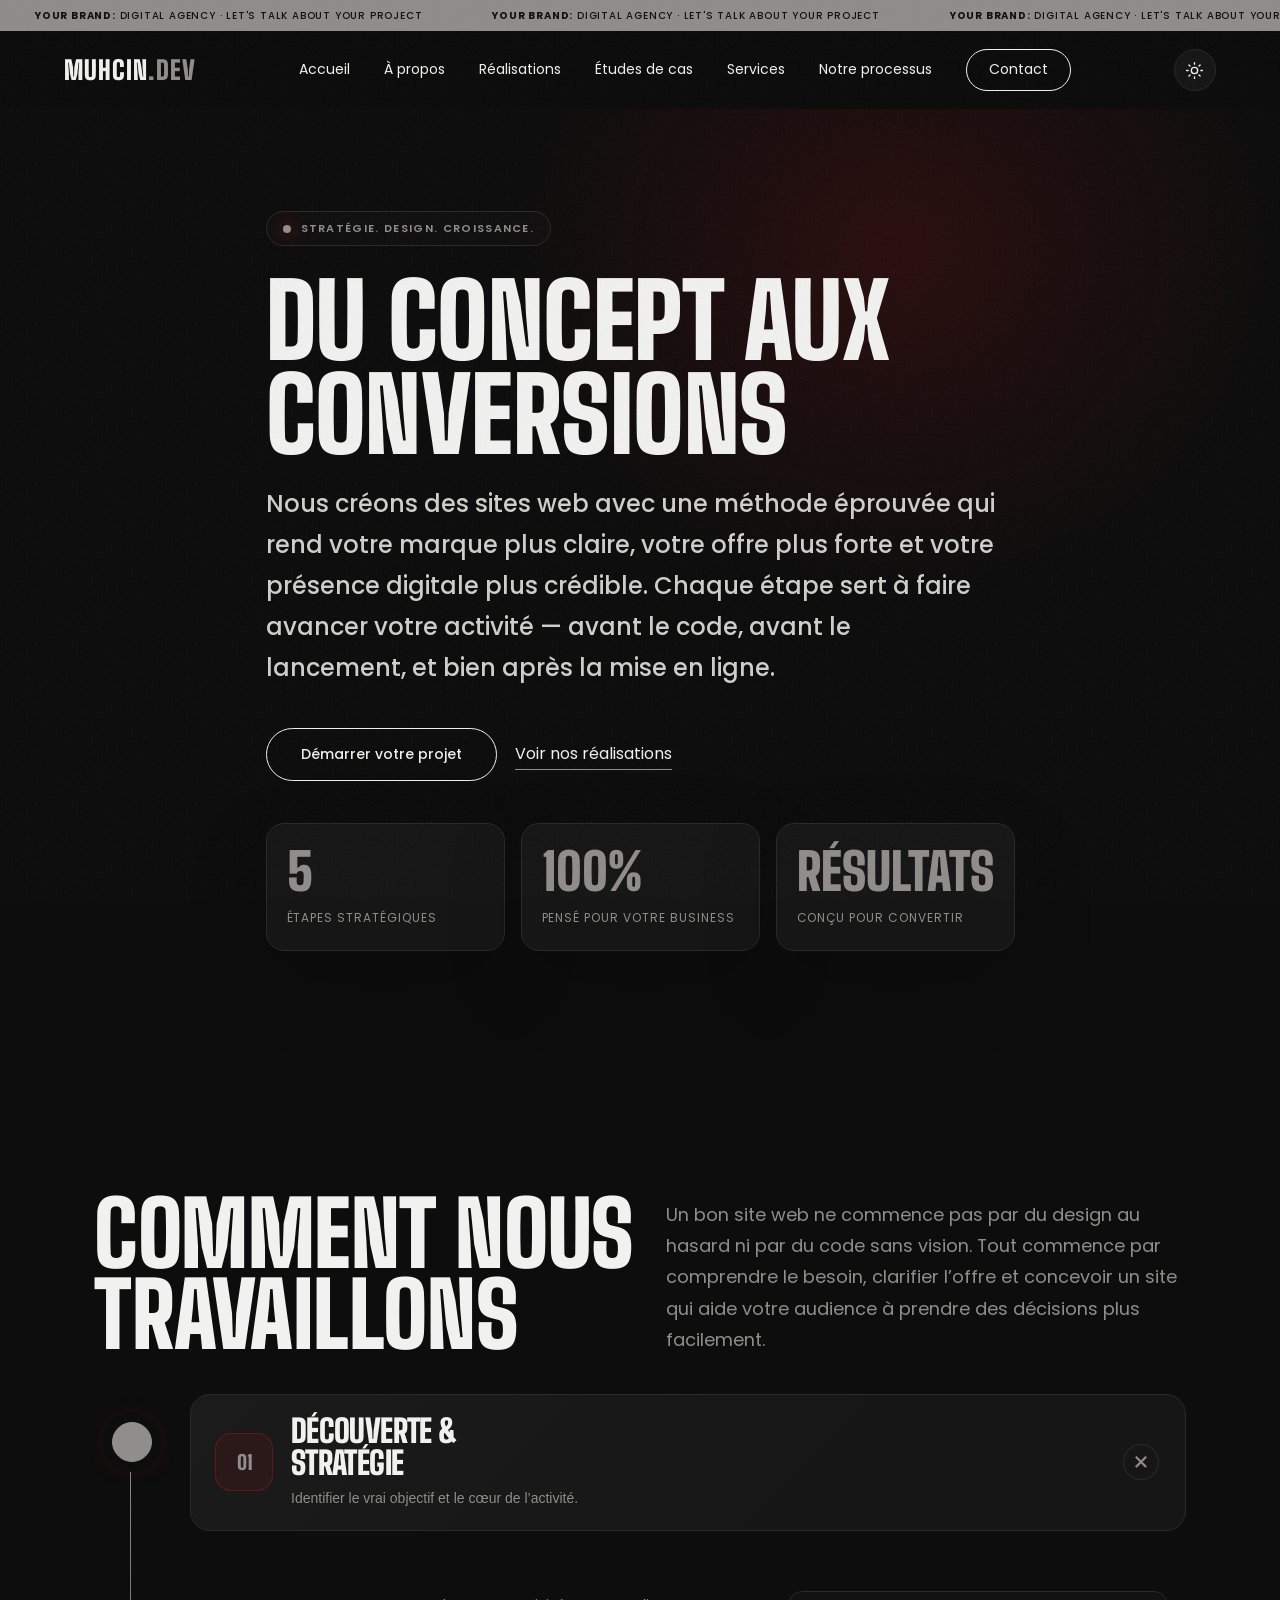
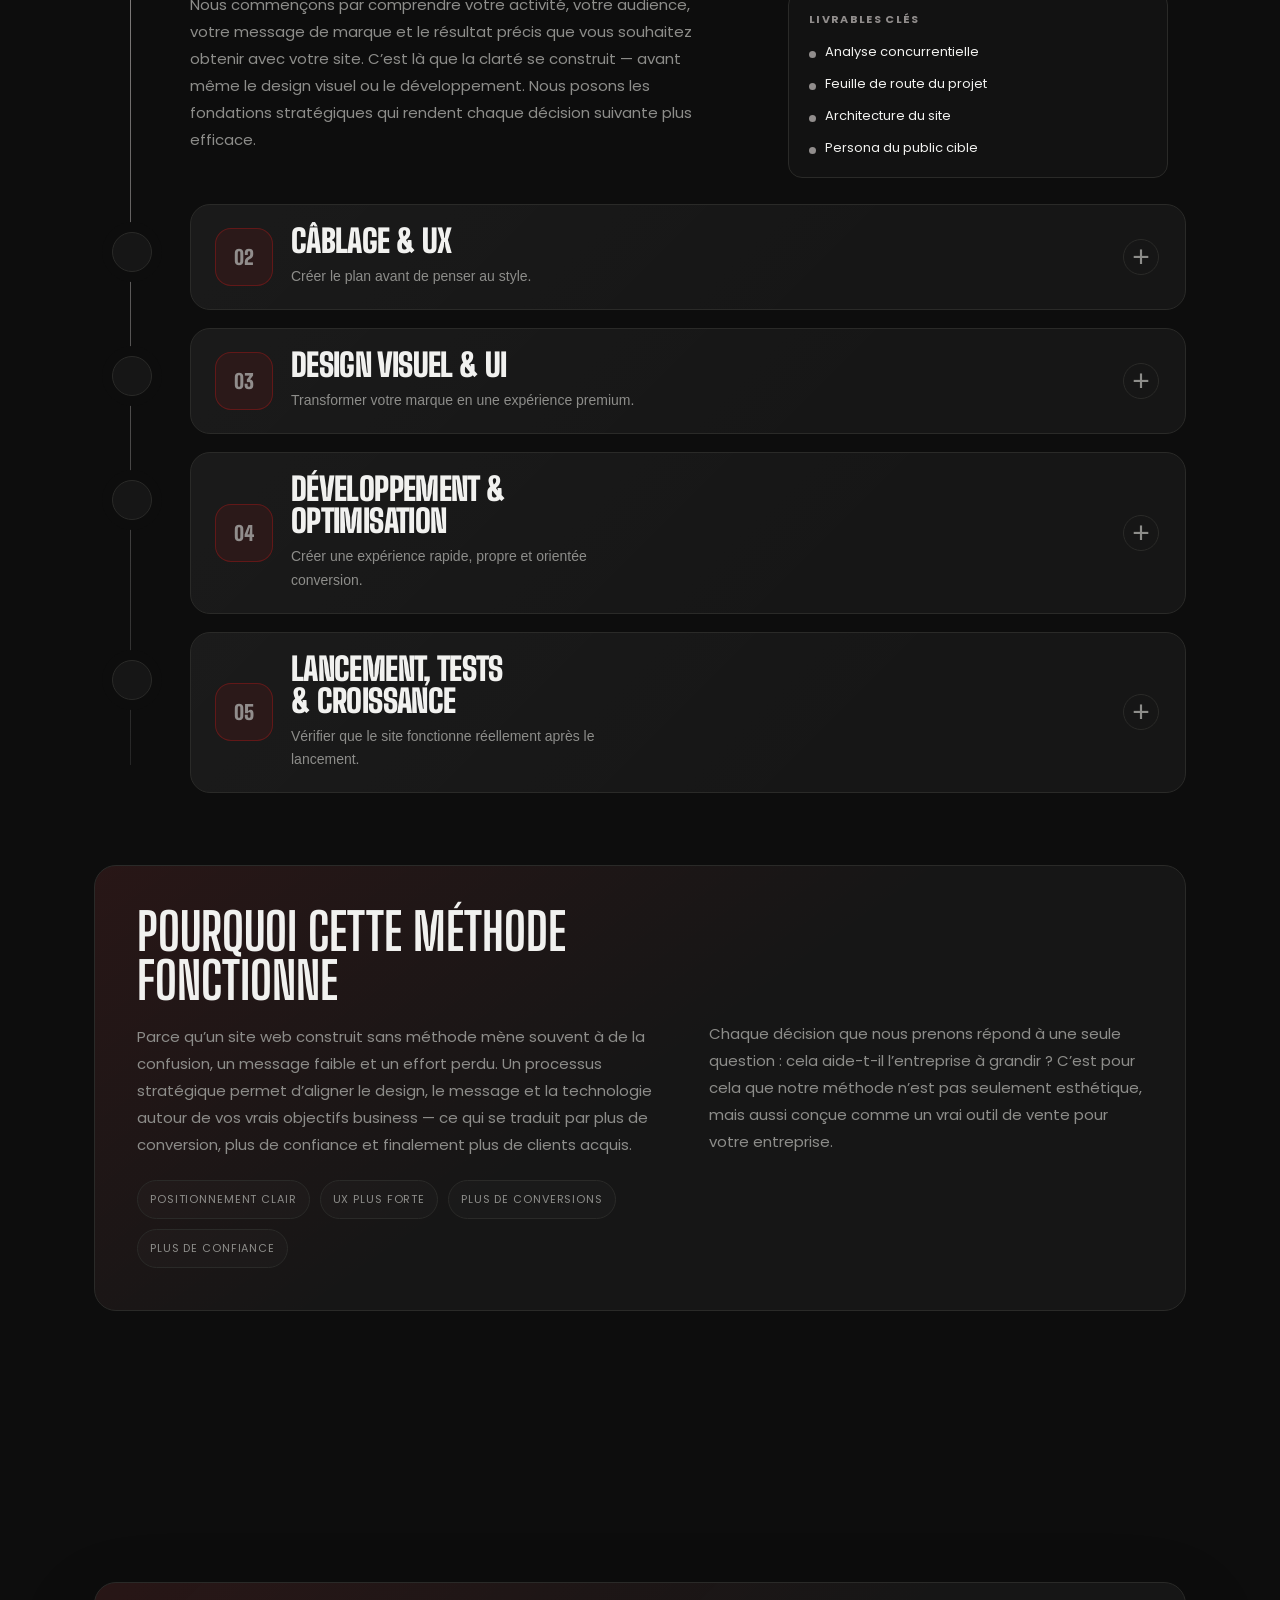
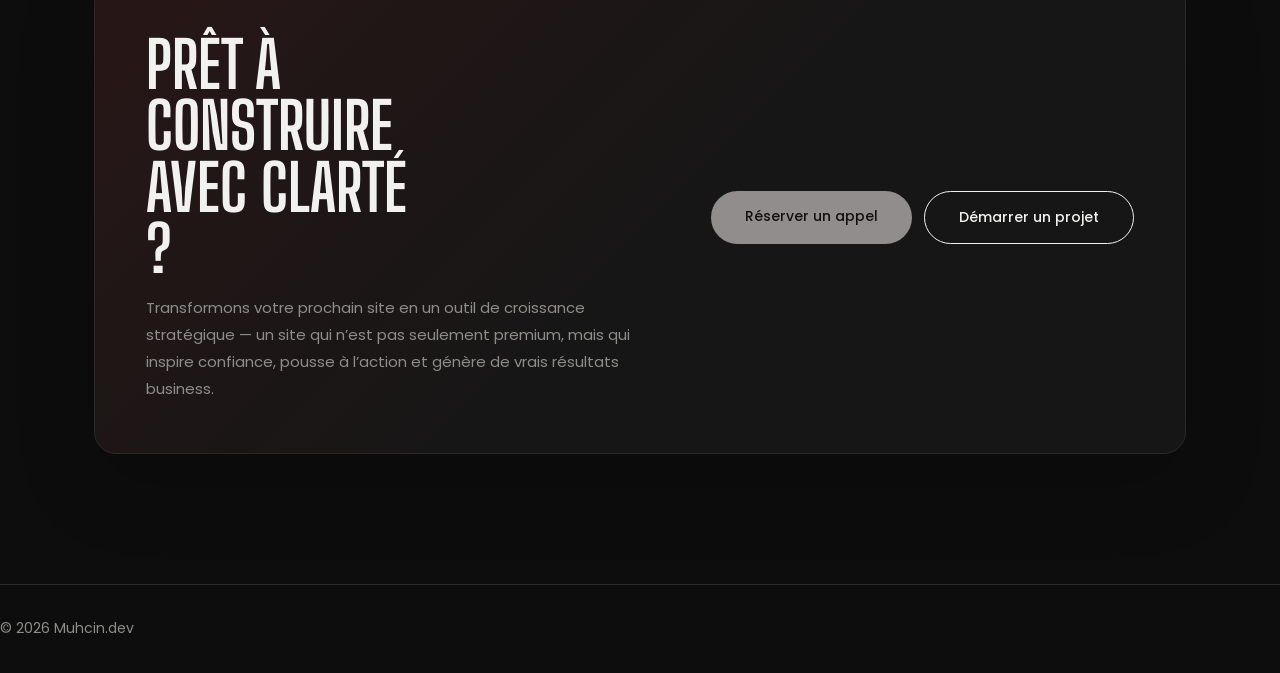
==== our-process.html @ 7bb409c6 "switching from eng to fr" ====
<!DOCTYPE html>
<html lang="fr">
<head>
  <meta charset="utf-8">
  <meta name="viewport" content="width=device-width, initial-scale=1, viewport-fit=cover">
  <title>Notre Processus | Muhcin.dev</title>
  <meta name="description" content="Un processus stratégique et étape par étape pour créer des sites web performants qui convertissent les visiteurs en clients.">
  <link rel="preconnect" href="https://fonts.googleapis.com">
  <link rel="preconnect" href="https://fonts.gstatic.com" crossorigin>
  <link rel="stylesheet" href="https://fonts.googleapis.com/css2?family=Poppins:wght@300;400;500;600;700&family=Big+Shoulders+Display:wght@700;900&display=swap">
  <link rel="stylesheet" href="style.css">
  <link rel="icon" type="image/png" href="logos/logo.jpeg">
  <style>
    :root {
      --process-panel: rgba(255, 255, 255, 0.02);
      --process-line: rgba(255, 255, 255, 0.08);
      --process-shadow: 0 28px 80px rgba(0, 0, 0, 0.18);
      --red: #ff1a1a;
    }

    :root[data-theme="light"] {
      --process-panel: rgba(17, 17, 17, 0.02);
      --process-line: rgba(17, 17, 17, 0.08);
      --process-shadow: 0 24px 64px rgba(28, 20, 15, 0.08);
    }

    body {
      background: var(--bg);
      color: var(--fg);
    }

    .process-page {
      position: relative;
      overflow: hidden;
    }

    .process-page .page-shell {
      max-width: 1220px;
      margin: 0 auto;
      padding-inline: var(--pad);
    }

    .process-hero {
      position: relative;
      min-height: 680px;
      display: flex;
      align-items: center;
      background: radial-gradient(ellipse at 70% 15%, rgba(255, 26, 26, 0.12), transparent 30%), var(--bg);
    }

    .process-hero-inner {
      position: relative;
      z-index: 1;
      padding-top: clamp(60px, 8vw, 110px);
      padding-bottom: clamp(60px, 8vw, 110px);
    }

    .eyebrow {
      display: inline-flex;
      align-items: center;
      gap: 10px;
      padding: 7px 16px;
      border: 1px solid var(--line);
      border-radius: 999px;
      color: var(--accent);
      background: rgba(255, 255, 255, 0.01);
      font-size: 11px;
      font-weight: 600;
      letter-spacing: 0.12em;
      text-transform: uppercase;
    }

    .eyebrow::before {
      content: "";
      width: 8px;
      height: 8px;
      border-radius: 50%;
      background: var(--accent);
      box-shadow: 0 0 18px rgba(255, 26, 26, 0.8);
    }

    .process-hero h1 {
      margin-top: 28px;
      font-size: clamp(56px, 8vw, 164px);
      max-width: 14ch;
      text-wrap: balance;
    }

    .process-hero .lead {
      max-width: 730px;
      margin-top: 22px;
      font-size: clamp(17px, 2vw, 24px);
      line-height: 1.7;
      color: var(--hero-copy);
    }

    .process-actions {
      display: flex;
      flex-wrap: wrap;
      gap: 18px;
      align-items: center;
      margin-top: 36px;
    }

    .stats-grid {
      display: grid;
      grid-template-columns: repeat(3, minmax(0, 1fr));
      gap: 16px;
      margin-top: 42px;
    }

    .stat-card {
      padding: 22px 20px;
      border: 1px solid var(--line);
      border-radius: 18px;
      background: var(--bg2);
      box-shadow: var(--process-shadow);
    }

    .stat-card strong {
      display: block;
      font-family: var(--head);
      font-size: clamp(30px, 4vw, 52px);
      font-weight: 900;
      line-height: 1;
      text-transform: uppercase;
      color: var(--accent);
    }

    .stat-card span {
      display: block;
      margin-top: 10px;
      font-size: 12px;
      letter-spacing: 0.08em;
      text-transform: uppercase;
      color: var(--muted);
    }

    .process-section {
      padding-block: clamp(70px, 11vw, 150px);
    }

    .section-head {
      display: flex;
      justify-content: space-between;
      align-items: end;
      gap: 24px;
      margin-bottom: 38px;
    }

    .section-head h2 {
      max-width: 12ch;
      font-size: clamp(46px, 7vw, 118px);
      line-height: 0.9;
    }

    .section-head p {
      max-width: 520px;
      color: var(--muted);
      font-size: clamp(15px, 1.4vw, 18px);
      line-height: 1.75;
    }

    .timeline {
      position: relative;
      margin-top: 18px;
      display: grid;
      gap: 18px;
    }

    .timeline::before {
      content: "";
      position: absolute;
      left: 36px;
      top: 28px;
      bottom: 28px;
      width: 1px;
      background: linear-gradient(to bottom, var(--accent), rgba(255, 255, 255, 0.1));
    }

    .phase-card {
      position: relative;
      padding-left: 96px;
    }

    .phase-card::before {
      content: "";
      position: absolute;
      left: 18px;
      top: 28px;
      width: 38px;
      height: 38px;
      border-radius: 50%;
      background: var(--bg2);
      border: 1px solid var(--line);
      box-shadow: 0 0 0 10px var(--bg);
      z-index: 1;
    }

    .phase-card.active::before {
      background: var(--accent);
      border-color: var(--accent);
      box-shadow: 0 0 0 10px var(--bg), 0 0 25px rgba(255, 26, 26, 0.35);
    }

    .phase-card.active .phase-panel {
      max-height: 420px;
      opacity: 1;
      padding-top: 18px;
      margin-top: 18px;
      pointer-events: auto;
    }

    .phase-card.active .phase-toggle {
      transform: rotate(45deg);
      color: var(--accent);
    }

    .phase-header {
      display: flex;
      align-items: center;
      gap: 18px;
      width: 100%;
      padding: 20px 26px 20px 24px;
      border: 1px solid var(--line);
      border-radius: 20px;
      background: linear-gradient(135deg, var(--process-panel), transparent 70%), var(--bg2);
      color: var(--fg);
      text-align: left;
      cursor: pointer;
      transition: transform 0.25s ease, border-color 0.25s ease, box-shadow 0.25s ease;
    }

    .phase-header:hover {
      transform: translateY(-2px);
      border-color: var(--hover-border);
      box-shadow: var(--process-shadow);
    }

    .phase-badge {
      display: grid;
      place-items: center;
      flex: none;
      width: 58px;
      height: 58px;
      border-radius: 16px;
      background: rgba(255, 26, 26, 0.08);
      border: 1px solid rgba(255, 26, 26, 0.26);
      color: var(--accent);
      font: 900 20px/1 var(--head);
      text-transform: uppercase;
    }

    .phase-copy {
      display: flex;
      flex: 1;
      align-items: center;
      justify-content: space-between;
      gap: 18px;
      min-width: 0;
    }

    .phase-copy h3 {
      font: 900 clamp(22px, 2.5vw, 38px)/1 var(--head);
      letter-spacing: -0.02em;
      text-transform: uppercase;
      max-width: 14ch;
    }

    .phase-copy p {
      margin-top: 8px;
      max-width: 46ch;
      color: var(--muted);
      font-size: 14px;
      line-height: 1.7;
    }

    .phase-toggle {
      display: grid;
      place-items: center;
      flex: none;
      width: 36px;
      height: 36px;
      border: 1px solid var(--line);
      border-radius: 50%;
      font-size: 30px;
      line-height: 1;
      color: var(--muted);
      transition: transform 0.25s ease, color 0.25s ease, border-color 0.25s ease;
    }

    .phase-panel {
      max-height: 0;
      opacity: 0;
      overflow: hidden;
      padding-top: 0;
      margin-left: 0;
      transition: max-height 0.38s ease, opacity 0.3s ease, margin 0.3s ease, padding 0.3s ease;
      pointer-events: none;
    }

    .phase-content {
      display: grid;
      grid-template-columns: 1.2fr 0.8fr;
      gap: clamp(20px, 3vw, 28px);
      padding: 24px 18px 8px 0;
    }

    .phase-content p {
      color: var(--muted);
      font-size: 15px;
      line-height: 1.8;
      max-width: 60ch;
    }

    .deliverables {
      padding: 18px 20px;
      border: 1px solid var(--line);
      border-radius: 14px;
      background: rgba(255, 255, 255, 0.02);
    }

    .deliverables h4 {
      margin-bottom: 12px;
      font-size: 11px;
      letter-spacing: 0.12em;
      text-transform: uppercase;
      color: var(--accent);
    }

    .deliverables ul {
      list-style: none;
      display: grid;
      gap: 10px;
    }

    .deliverables li {
      position: relative;
      padding-left: 16px;
      color: var(--fg);
      font-size: 13px;
      line-height: 1.7;
    }

    .deliverables li::before {
      content: "";
      position: absolute;
      left: 0;
      top: 10px;
      width: 7px;
      height: 7px;
      border-radius: 50%;
      background: var(--accent);
    }

    .why-we-do-it {
      display: grid;
      grid-template-columns: 1.2fr 1fr;
      gap: clamp(24px, 4vw, 52px);
      align-items: center;
      margin-top: clamp(36px, 6vw, 72px);
      padding: clamp(24px, 4vw, 42px);
      border: 1px solid var(--line);
      border-radius: 22px;
      background: linear-gradient(145deg, rgba(255, 26, 26, 0.08), transparent 50%), var(--bg2);
    }

    .why-we-do-it h3 {
      margin-bottom: 18px;
      font-size: clamp(30px, 4vw, 56px);
      line-height: 0.95;
      font-family: var(--head);
      text-transform: uppercase;
    }

    .why-we-do-it p {
      color: var(--muted);
      font-size: 15px;
      line-height: 1.8;
    }

    .pill-list {
      display: flex;
      flex-wrap: wrap;
      gap: 10px;
      justify-content: flex-start;
      margin-top: 22px;
    }

    .pill {
      padding: 9px 12px;
      border: 1px solid var(--line);
      border-radius: 999px;
      color: var(--muted);
      font-size: 11px;
      letter-spacing: 0.08em;
      text-transform: uppercase;
      background: rgba(255, 255, 255, 0.015);
    }

    .cta-wrap {
      padding-block: clamp(70px, 11vw, 130px);
    }

    .cta-box {
      display: grid;
      grid-template-columns: 1.2fr auto;
      align-items: center;
      gap: 24px;
      padding: clamp(26px, 4vw, 54px);
      border: 1px solid var(--line);
      border-radius: 22px;
      background: linear-gradient(135deg, rgba(255, 26, 26, 0.08), transparent 55%), var(--bg2);
      box-shadow: var(--process-shadow);
    }

    .cta-box h3 {
      font-family: var(--head);
      font-size: clamp(36px, 5vw, 78px);
      text-transform: uppercase;
      line-height: 0.96;
      max-width: 10ch;
    }

    .cta-box p {
      margin-top: 14px;
      color: var(--muted);
      max-width: 56ch;
      font-size: 15px;
      line-height: 1.8;
    }

    .cta-actions {
      display: flex;
      flex-wrap: wrap;
      justify-content: flex-end;
      gap: 12px;
    }

    .btn-outline-light {
      border: 1px solid var(--fg);
      color: var(--fg);
    }

    @media (max-width: 900px) {
      .section-head {
        flex-direction: column;
        align-items: flex-start;
      }

      .phase-content,
      .why-we-do-it,
      .cta-box {
        grid-template-columns: 1fr;
      }

      .cta-actions {
        justify-content: flex-start;
      }
    }

    @media (max-width: 680px) {
      .stats-grid {
        grid-template-columns: 1fr;
      }

      .phase-card {
        padding-left: 40px;
      }

      .timeline::before {
        left: 15px;
      }

      .phase-card::before {
        left: 0;
        top: 22px;
      }

      .phase-header {
        align-items: flex-start;
        padding: 18px 16px;
      }

      .phase-copy {
        flex-direction: column;
        align-items: flex-start;
      }

      .phase-badge {
        width: 48px;
        height: 48px;
        font-size: 18px;
      }

      .process-hero {
        min-height: 560px;
      }
    }
  </style>
</head>
<body>
  <div class="cursor-glow" aria-hidden="true"></div>

  <div class="promo" aria-hidden="true">
    <div class="promo-track">
      <span><b>YOUR BRAND:</b> DIGITAL AGENCY · LET'S TALK ABOUT YOUR PROJECT</span>
      <span><b>YOUR BRAND:</b> DIGITAL AGENCY · LET'S TALK ABOUT YOUR PROJECT</span>
      <span><b>YOUR BRAND:</b> DIGITAL AGENCY · LET'S TALK ABOUT YOUR PROJECT</span>
      <span><b>YOUR BRAND:</b> DIGITAL AGENCY · LET'S TALK ABOUT YOUR PROJECT</span>
    </div>
  </div>

  <header class="header">
    <a class="logo" href="index.html">Muhcin<span>.dev</span></a>
    <nav id="nav" aria-label="Navigation principale">
      <a href="index.html#top">Accueil</a>
      <a href="index.html#about">À propos</a>
      <a href="index.html#works">Réalisations</a>
      <a href="index.html#case-studies">Études de cas</a>
      <a href="index.html#services">Services</a>
      <a href="our-process.html" aria-current="page">Notre processus</a>
      <a href="index.html#contact" class="nav-cta">Contact</a>
    </nav>
    <button class="theme-toggle" type="button" aria-label="Activer le thème sombre" title="Activer le thème sombre">
      <svg class="theme-icon theme-icon-sun" viewBox="0 0 24 24" aria-hidden="true">
        <circle cx="12" cy="12" r="4"></circle>
        <path d="M12 2v2m0 16v2M4.93 4.93l1.42 1.42m11.3 11.3 1.42 1.42M2 12h2m16 0h2M4.93 19.07l1.42-1.42m11.3-11.3 1.42-1.42"></path>
      </svg>
      <svg class="theme-icon theme-icon-moon" viewBox="0 0 24 24" aria-hidden="true">
        <path d="M20.9 13A8.5 8.5 0 0 1 11 3.1 8.5 8.5 0 1 0 20.9 13Z"></path>
      </svg>
    </button>
    <button class="burger" aria-controls="nav" aria-expanded="false" aria-label="Open the menu"><span></span></button>
  </header>

  <main class="process-page">
    <section class="process-hero">
      <div class="page-shell process-hero-inner">
        <span class="eyebrow">Stratégie. Design. Croissance.</span>
        <h1>Du concept aux conversions</h1>
        <p class="lead">Nous créons des sites web avec une méthode éprouvée qui rend votre marque plus claire, votre offre plus forte et votre présence digitale plus crédible. Chaque étape sert à faire avancer votre activité — avant le code, avant le lancement, et bien après la mise en ligne.</p>

        <div class="process-actions">
          <a class="btn btn-outline" href="index.html#contact">Démarrer votre projet</a>
          <a class="link" href="index.html#works">Voir nos réalisations</a>
        </div>

        <div class="stats-grid" aria-label="Statistiques sur notre processus">
          <div class="stat-card">
            <strong>5</strong>
            <span>Étapes stratégiques</span>
          </div>
          <div class="stat-card">
            <strong>100%</strong>
            <span>Pensé pour votre business</span>
          </div>
          <div class="stat-card">
            <strong>Résultats</strong>
            <span>Conçu pour convertir</span>
          </div>
        </div>
      </div>
    </section>

    <section class="process-section page-shell">
      <div class="section-head">
        <h2 class="title-xxl">Comment nous travaillons</h2>
        <p>Un bon site web ne commence pas par du design au hasard ni par du code sans vision. Tout commence par comprendre le besoin, clarifier l’offre et concevoir un site qui aide votre audience à prendre des décisions plus facilement.</p>
      </div>

      <div class="timeline" aria-label="Timeline of our process">
        <article class="phase-card active">
          <button class="phase-header" type="button" aria-expanded="true">
            <span class="phase-badge">01</span>
            <span class="phase-copy">
              <span>
                <h3>Découverte &amp; stratégie</h3>
                <p>Identifier le vrai objectif et le cœur de l’activité.</p>
              </span>
              <span class="phase-toggle" aria-hidden="true">+</span>
            </span>
          </button>
          <div class="phase-panel">
            <div class="phase-content">
              <p>Nous commençons par comprendre votre activité, votre audience, votre message de marque et le résultat précis que vous souhaitez obtenir avec votre site. C’est là que la clarté se construit — avant même le design visuel ou le développement. Nous posons les fondations stratégiques qui rendent chaque décision suivante plus efficace.</p>
              <div class="deliverables">
                <h4>Livrables clés</h4>
                <ul>
                  <li>Analyse concurrentielle</li>
                  <li>Feuille de route du projet</li>
                  <li>Architecture du site</li>
                  <li>Persona du public cible</li>
                </ul>
              </div>
            </div>
          </div>
        </article>

        <article class="phase-card">
          <button class="phase-header" type="button" aria-expanded="false">
            <span class="phase-badge">02</span>
            <span class="phase-copy">
              <span>
                <h3>Câblage &amp; UX</h3>
                <p>Créer le plan avant de penser au style.</p>
              </span>
              <span class="phase-toggle" aria-hidden="true">+</span>
            </span>
          </button>
          <div class="phase-panel">
            <div class="phase-content">
              <p>Une fois la stratégie validée, nous définissons le parcours utilisateur. Nous structurons les pages clés, les chemins de conversion, la navigation et les appels à l’action pour que l’expérience soit intuitive et orientée résultats — pas seulement belle à regarder. C’est la base qui rend le site plus efficace.</p>
              <div class="deliverables">
                <h4>Livrables clés</h4>
                <ul>
                  <li>Wireframes basse fidélité</li>
                  <li>Plan de structure des pages</li>
                  <li>Carte du parcours utilisateur</li>
                  <li>Mise en page orientée conversion</li>
                </ul>
              </div>
            </div>
          </div>
        </article>

        <article class="phase-card">
          <button class="phase-header" type="button" aria-expanded="false">
            <span class="phase-badge">03</span>
            <span class="phase-copy">
              <span>
                <h3>Design visuel &amp; UI</h3>
                <p>Transformer votre marque en une expérience premium.</p>
              </span>
              <span class="phase-toggle" aria-hidden="true">+</span>
            </span>
          </button>
          <div class="phase-panel">
            <div class="phase-content">
              <p>Nous élevons votre marque grâce à un design visuel soigné, aux animations, à la typographie, à la hiérarchie visuelle et à une interface responsive pensée pour fonctionner parfaitement sur mobile et desktop. Le résultat est une présence digitale élégante qui inspire confiance, crédibilité et qualité premium.</p>
              <div class="deliverables">
                <h4>Livrables clés</h4>
                <ul>
                  <li>Maquettes UI haute fidélité</li>
                  <li>Prototypes interactifs</li>
                  <li>Design des visuels et assets</li>
                  <li>Adaptation dark et light mode</li>
                </ul>
              </div>
            </div>
          </div>
        </article>

        <article class="phase-card">
          <button class="phase-header" type="button" aria-expanded="false">
            <span class="phase-badge">04</span>
            <span class="phase-copy">
              <span>
                <h3>Développement &amp; optimisation</h3>
                <p>Créer une expérience rapide, propre et orientée conversion.</p>
              </span>
              <span class="phase-toggle" aria-hidden="true">+</span>
            </span>
          </button>
          <div class="phase-panel">
            <div class="phase-content">
              <p>Une fois le design validé, nous le transformons en code propre, scalable et performant. Nous privilégions la vitesse, la responsive design, les bonnes bases SEO et une mise en œuvre sécurisée afin que le site soit non seulement beau, mais aussi performant dans des conditions réelles.</p>
              <div class="deliverables">
                <h4>Livrables clés</h4>
                <ul>
                  <li>Code moderne et propre</li>
                  <li>Responsive multi-navigateurs</li>
                  <li>Optimisation de vitesse</li>
                  <li>Intégrations WhatsApp, formulaires et leads</li>
                </ul>
              </div>
            </div>
          </div>
        </article>

        <article class="phase-card">
          <button class="phase-header" type="button" aria-expanded="false">
            <span class="phase-badge">05</span>
            <span class="phase-copy">
              <span>
                <h3>Lancement, tests &amp; croissance</h3>
                <p>Vérifier que le site fonctionne réellement après le lancement.</p>
              </span>
              <span class="phase-toggle" aria-hidden="true">+</span>
            </span>
          </button>
          <div class="phase-panel">
            <div class="phase-content">
              <p>Avant le lancement, nous testons chaque interaction, vérifions la stabilité technique, configurons le domaine et mettons en place les outils d’analyse. Une fois le site en ligne, nous vous guidons pour l’utiliser sereinement et nous nous assurons qu’il est prêt à générer du trafic, des leads et de la croissance.</p>
              <div class="deliverables">
                <h4>Livrables clés</h4>
                <ul>
                  <li>Rapport de QA testing</li>
                  <li>Déploiement live</li>
                  <li>Configuration analytics</li>
                  <li>Guide de prise en main client</li>
                </ul>
              </div>
            </div>
          </div>
        </article>
      </div>

      <div class="why-we-do-it">
        <div>
          <h3>Pourquoi cette méthode fonctionne</h3>
          <p>Parce qu’un site web construit sans méthode mène souvent à de la confusion, un message faible et un effort perdu. Un processus stratégique permet d’aligner le design, le message et la technologie autour de vos vrais objectifs business — ce qui se traduit par plus de conversion, plus de confiance et finalement plus de clients acquis.</p>
          <div class="pill-list" aria-label="Résultats du processus">
            <span class="pill">Positionnement clair</span>
            <span class="pill">UX plus forte</span>
            <span class="pill">Plus de conversions</span>
            <span class="pill">Plus de confiance</span>
          </div>
        </div>

        <div>
          <p>Chaque décision que nous prenons répond à une seule question : cela aide-t-il l’entreprise à grandir ? C’est pour cela que notre méthode n’est pas seulement esthétique, mais aussi conçue comme un vrai outil de vente pour votre entreprise.</p>
        </div>
      </div>
    </section>

    <section class="cta-wrap page-shell">
      <div class="cta-box">
        <div>
          <h3>Prêt à construire avec clarté ?</h3>
          <p>Transformons votre prochain site en un outil de croissance stratégique — un site qui n’est pas seulement premium, mais qui inspire confiance, pousse à l’action et génère de vrais résultats business.</p>
        </div>
        <div class="cta-actions">
          <a class="btn btn-solid" href="https://wa.me/212690461515" target="_blank" rel="noopener noreferrer">Réserver un appel</a>
          <a class="btn btn-outline-light" href="index.html#contact">Démarrer un projet</a>
        </div>
      </div>
    </section>
  </main>

  <footer class="wrap footer">
    <p>© <span id="year"></span> Muhcin.dev</p>
    <div class="footer-socials" aria-label="Social links">
      <a href="https://www.instagram.com/muhcin.dev" target="_blank" rel="noopener noreferrer" aria-label="Instagram">
        <svg viewBox="0 0 24 24" aria-hidden="true"><rect x="3" y="3" width="18" height="18" rx="5"></rect><circle cx="12" cy="12" r="4"></circle><circle class="instagram-dot" cx="17.5" cy="6.5" r="1"></circle></svg>
      </a>
      <a href="https://wa.me/212690461515" target="_blank" rel="noopener noreferrer" aria-label="WhatsApp">
        <svg viewBox="0 0 24 24" aria-hidden="true"><path d="M20 12.2A8.2 8.2 0 0 1 4.5 15.7L3 21l5.5-1.5a8.2 8.2 0 1 0 11.5-7.3ZM12 6.5c1.5 0 2.8.5 3.8 1.4l.8.8-1.9 1-.6-.6a5.3 5.3 0 0 0-8.1 3.8c-.2.8-.1 1.7.3 2.5l.7 1.1-1.1.3a7.2 7.2 0 0 1-1.2-3.7A7.2 7.2 0 0 1 12 6.5Zm4.9 9.4c-.2-.1-1.1-.5-1.9-.7-.5-.2-.9-.2-1.2.2-.3.4-.8 1-.9 1.2-.2.2-.4.2-.8.1-2.2-1.1-3.7-3.9-3.8-4.1-.1-.2-.2-.2-.4-.2-.3 0-.6.1-.8.3-.5.5-1.3 1.2-1.3 2.9s1.3 3.5 1.5 3.7c.2.2 2.6 4.1 6.2 5.7.9.4 1.5.7 2.1.9.9.2 1.8.2 2.3.1.7-.1 1.9-.7 2.2-1.4.3-.7.3-1.3.2-1.4-.1-.1-.3-.2-.5-.4Z"/></svg>
      </a>
    </div>
  </footer>

  <script src="script.js"></script>
  <script>
    document.addEventListener('DOMContentLoaded', function () {
      const phaseCards = document.querySelectorAll('.phase-card');
      const phaseButtons = document.querySelectorAll('.phase-header');

      phaseButtons.forEach(function (button) {
        button.addEventListener('click', function () {
          const card = button.closest('.phase-card');
          const isActive = card.classList.contains('active');

          phaseCards.forEach(function (item) {
            item.classList.remove('active');
            item.querySelector('.phase-header').setAttribute('aria-expanded', 'false');
          });

          if (!isActive) {
            card.classList.add('active');
            button.setAttribute('aria-expanded', 'true');
          }
        });
      });

      const year = document.getElementById('year');
      if (year) year.textContent = new Date().getFullYear();
    });
  </script>
</body>
</html>
---- style.css ----
:root{color-scheme:dark;--bg:#0d0d0d;--bg2:#161616;--fg:#f1f1ef;--muted:#8d8d8a;--line:#2a2a28;--accent:#918d8c;--accent-fg:#111;--header-bg:rgba(13,13,13,.8);--hero-start:#2b2b29;--hero-copy:#cfcfcb;--hero-overlay:linear-gradient(180deg,rgba(13,13,13,.25),rgba(13,13,13,.55));--card-hover:#191918;--hover-border:#55514f;--image-bg:#111;--placeholder:#55554f;--nav-bg:rgba(13,13,13,.94);--skill-fg:#d8d8d4;--skill-icon-bg:#242423;--skill-hover-bg:rgba(255,255,255,.035);--head:"Big Shoulders Display",sans-serif;--body:"Poppins",sans-serif;--pad:clamp(20px,5vw,72px)}
:root[data-theme="light"]{color-scheme:light;--bg:#f5f3ef;--bg2:#fff;--fg:#211f1d;--muted:#6f6963;--line:#dedad4;--accent:#a33b38;--accent-fg:#fff;--header-bg:rgba(245,243,239,.86);--hero-start:#e5dfd7;--hero-copy:#48423d;--card-hover:#f4f1ec;--hover-border:#bcb4a9;--image-bg:#e8e3dc;--placeholder:#89827b;--nav-bg:rgba(245,243,239,.96);--skill-fg:#47423e;--skill-icon-bg:#e8e3dc;--skill-hover-bg:rgba(20,15,10,.035)}
*{box-sizing:border-box;margin:0;padding:0}
html{scroll-behavior:smooth;scroll-padding-top:90px}
body{background:var(--bg);color:var(--fg);font:400 16px/1.7 var(--body);-webkit-font-smoothing:antialiased;overflow-x:hidden}
body::after{content:"";position:fixed;inset:0;pointer-events:none;z-index:99;opacity:.06;background-image:url("data:image/svg+xml,%3Csvg xmlns='http://www.w3.org/2000/svg' width='160' height='160'%3E%3Cfilter id='n'%3E%3CfeTurbulence baseFrequency='.8' numOctaves='2'/%3E%3C/filter%3E%3Crect width='100%25' height='100%25' filter='url(%23n)'/%3E%3C/svg%3E")}
a{color:inherit;text-decoration:none}ul{list-style:none}
:focus-visible{outline:2px solid var(--accent);outline-offset:3px}
.wrap{padding-inline:var(--pad);max-width:1600px;margin-inline:auto}
.section{padding-block:clamp(70px,11vw,150px)}
.grid-2{display:grid;grid-template-columns:1fr 1.6fr;gap:clamp(30px,6vw,100px);align-items:start}

/* promo bar */
.promo{background:var(--accent);color:var(--accent-fg);overflow:hidden;font-size:10px;font-weight:450;letter-spacing:.08em;white-space:nowrap}
.promo-track{display:inline-flex;animation:marq 30s linear infinite}
.promo span{padding:7px 35px}
@keyframes marq{to{transform:translateX(-50%)}}

/* header */
.header{position:sticky;top:0;z-index:50;display:flex;align-items:center;justify-content:space-between;padding:18px var(--pad)}
/* le flou est sur un pseudo-élément : un backdrop-filter sur .header piégeait le menu mobile (position:fixed) dans la barre */
.header::before{content:"";position:absolute;inset:0;z-index:-1;background:var(--header-bg);-webkit-backdrop-filter:blur(12px);backdrop-filter:blur(12px)}
.logo{font:900 26px/1 var(--head);letter-spacing:.04em;text-transform:uppercase}.logo span{color:var(--accent)}
#nav{display:flex;gap:34px;align-items:center;font-size:14px}
#nav a{position:relative;padding-block:4px}
#nav a:not(.nav-cta)::after{content:"";position:absolute;left:0;bottom:0;width:100%;height:1px;background:currentColor;transform:scaleX(0);transform-origin:left;transition:transform .3s}
#nav a:hover::after{transform:scaleX(1)}
.nav-cta{border:1px solid var(--fg);border-radius:99px;padding:8px 22px!important;transition:.3s}
.nav-cta:hover{background:var(--fg);color:var(--bg)}
.theme-toggle{display:grid;place-items:center;flex:none;width:42px;height:42px;border:1px solid var(--line);border-radius:50%;background:var(--bg2);color:var(--fg);cursor:pointer;transition:background .25s,border-color .25s,color .25s,transform .25s}
.theme-toggle:hover{transform:rotate(-12deg);border-color:var(--accent);color:var(--accent)}
.theme-toggle:focus-visible{outline:2px solid var(--accent);outline-offset:3px}
.theme-icon{width:19px;height:19px;fill:none;stroke:currentColor;stroke-width:1.7;stroke-linecap:round;stroke-linejoin:round}
.theme-icon-moon{display:none}
:root[data-theme="light"] .theme-icon-sun{display:none}
:root[data-theme="light"] .theme-icon-moon{display:block}
.burger{display:none;background:none;border:0;width:40px;height:40px;cursor:pointer;position:relative}
.burger span,.burger::before,.burger::after{content:"";position:absolute;left:8px;right:8px;height:2px;background:var(--fg);transition:.3s}
.burger::before{top:14px}.burger span{top:19px}.burger::after{top:24px}
.menu-open .burger::before{top:19px;transform:rotate(45deg)}.menu-open .burger::after{top:19px;transform:rotate(-45deg)}.menu-open .burger span{opacity:0}

/* hero */
.hero{position:relative;min-height:calc(100svh - 120px);display:flex;align-items:center;overflow:hidden;background:radial-gradient(ellipse at 70% 30%,var(--hero-start),var(--bg) 65%)}
.hero-video{position:absolute;inset:0;width:100%;height:100%;object-fit:cover;filter:grayscale(1) brightness(.45)}
.hero-inner{position:relative;width:100%}
h1,.title-xl,.title-xxl{font-family:var(--head);font-weight:900;text-transform:uppercase;line-height:.92;letter-spacing:-.005em}
h1{font-size:clamp(64px,13vw,210px)}
.hero p{margin-top:28px;max-width:700px;color:var(--hero-copy);font-size:clamp(15px,1.6vw,19px)}
.actions{display:flex;flex-wrap:wrap;gap:28px;align-items:center;margin-top:40px}
.title-xl{font-size:clamp(48px,7vw,110px)}.title-xxl{font-size:clamp(44px,7.5vw,120px);max-width:12ch}
.subtitle{font-size:14px;color:var(--accent);margin-bottom:18px}
.caps{margin-top:26px;font-size:13px;text-transform:uppercase;letter-spacing:.08em;color:var(--muted)}
.lead{font-size:clamp(20px,2.4vw,32px);font-weight:500;line-height:1.45;margin-bottom:40px}
.muted{color:var(--muted);margin:28px 0 20px;max-width:380px}
.ulink{border-bottom:1px solid var(--line);transition:border-color .3s}.ulink:hover{border-color:var(--accent)}

/* buttons */
.btn{display:inline-block;border-radius:99px;padding:15px 34px;font:500 14px var(--body);cursor:pointer;transition:.3s}
.btn-outline{border:1px solid var(--fg)}.btn-outline:hover{background:var(--fg);color:var(--bg)}
.btn-solid{background:var(--accent);color:var(--accent-fg);border:0}.btn-solid:hover{filter:brightness(1.1);transform:translateY(-2px)}
.link{border-bottom:1px solid var(--muted);padding-bottom:2px}.link:hover{border-color:var(--fg)}

/* crossed bands */
.cross{position:relative;height:200px;overflow:hidden;margin-block:20px}
.band{position:absolute;left:-5%;width:110%;padding:14px 0;overflow:hidden;white-space:nowrap;font:900 clamp(34px,5vw,64px)/1 var(--head);text-transform:uppercase}
.band-light{background:var(--fg);color:var(--bg);top:34px;transform:rotate(-2deg)}
.band-dark{background:var(--bg2);border-block:1px solid var(--line);top:92px;transform:rotate(2deg)}
.band-track{display:inline-block;animation:marq 40s linear infinite}.band-track.rev{animation-direction:reverse}

/* works */
.works{display:grid;grid-template-columns:repeat(2,minmax(0,1fr));gap:clamp(20px,3vw,36px);margin-top:clamp(36px,6vw,70px)}
.work{display:flex;min-width:0;flex-direction:column;overflow:hidden;border:1px solid var(--line);border-radius:8px;background:var(--bg2);transition:transform .35s,border-color .35s,background-color .35s}
.work:hover{transform:translateY(-5px);border-color:var(--hover-border);background-color:var(--card-hover)}
.work-img{display:block;width:100%;aspect-ratio:16/10;padding:0;border:0;overflow:hidden;background:var(--image-bg);position:relative;cursor:zoom-in;touch-action:manipulation}
.work-img:focus-visible{outline-offset:5px}
.work-img img{display:block;width:100%;height:100%;object-fit:contain}
.work-content{display:flex;flex:1;flex-direction:column;align-items:flex-start;padding:clamp(18px,2.5vw,28px)}
.work h3{font:600 clamp(20px,2vw,26px)/1.25 var(--body);margin-bottom:8px}
.work p{max-width:54ch;color:var(--muted);font-size:14px;line-height:1.7}
.work-actions{display:flex;flex-wrap:wrap;gap:10px;margin-top:auto;padding-top:22px}
.work-btn{display:inline-flex;align-items:center;justify-content:center;gap:8px;margin-top:0;padding:11px 18px;font-size:13px}
.work-actions .btn-outline:hover{background:var(--fg);color:var(--bg)!important}
.btn-social{border:1px solid var(--line);color:var(--fg)}
.btn-social:hover{border-color:var(--fg);background:rgba(255,255,255,.06);color:var(--fg)!important}
.btn-social svg{width:17px;height:17px;fill:none;stroke:currentColor;stroke-width:1.8}
.btn-social .instagram-dot{fill:currentColor;stroke:none}

/* Case studies */
.case-intro{max-width:620px;margin-top:24px;color:var(--muted);font-size:clamp(15px,1.5vw,18px);line-height:1.75}
.case-studies{display:grid;gap:clamp(24px,4vw,48px);margin-top:clamp(36px,6vw,70px)}
.case-study{display:grid;grid-template-columns:minmax(0,1.05fr) minmax(0,.95fr);gap:clamp(24px,4vw,56px);align-items:center;padding:clamp(20px,3.5vw,48px);border:1px solid var(--line);border-radius:10px;background:linear-gradient(135deg,rgba(255,255,255,.025),transparent 55%),var(--bg2);transition:transform .35s,border-color .35s,background-color .35s}
.case-study:hover{transform:translateY(-4px);border-color:var(--hover-border);background-color:var(--card-hover)}
.case-main{min-width:0}
.case-heading{margin-bottom:clamp(22px,3vw,34px)}
.case-badge{display:inline-flex;align-items:center;min-height:30px;margin-bottom:16px;padding:5px 12px;border:1px solid var(--line);border-radius:99px;color:var(--accent);font-size:11px;font-weight:500;letter-spacing:.06em;text-transform:uppercase}
.case-heading h3{max-width:19ch;font:900 clamp(34px,4.3vw,58px)/.98 var(--head);text-transform:uppercase}
.case-client{margin-top:14px;color:var(--muted);font-size:13px}
.case-details{display:grid;grid-template-columns:repeat(2,minmax(0,1fr));gap:clamp(16px,2.4vw,28px)}
.case-detail h4{margin-bottom:7px;font-size:12px;font-weight:600;letter-spacing:.08em;text-transform:uppercase}
.case-detail p{color:var(--muted);font-size:13px;line-height:1.8}
.case-tags{display:flex;flex-wrap:wrap;gap:8px;margin-top:20px}
.case-tags li{padding:6px 10px;border:1px solid var(--line);border-radius:4px;color:var(--muted);font-size:10px;line-height:1.4}
.case-results{display:grid;grid-template-columns:repeat(3,minmax(0,1fr));gap:10px;margin-top:clamp(24px,3vw,36px);padding-top:20px;border-top:1px solid var(--line)}
.case-result{display:flex;min-width:0;flex-direction:column;gap:4px}
.case-result strong{font:900 clamp(25px,3vw,38px)/1 var(--head);color:var(--accent);white-space:nowrap}
.case-result strong small{font:inherit}
.case-result span{max-width:18ch;color:var(--muted);font-size:10px;line-height:1.5}
.case-result-text strong{font-size:clamp(20px,2.2vw,30px)}
.case-demo{display:block;min-width:0;overflow:hidden;border:1px solid var(--line);border-radius:8px;background:var(--bg);transition:border-color .3s,transform .3s}
.case-demo:hover{transform:translateY(-3px);border-color:var(--accent)}
.case-browser{display:flex;height:42px;align-items:center;gap:12px;padding-inline:14px;border-bottom:1px solid var(--line);background:var(--bg2)}
.browser-dots{display:flex;flex:none;gap:5px}
.browser-dots i{width:7px;height:7px;border-radius:50%;background:var(--muted);opacity:.65}
.browser-address{min-width:0;flex:1;overflow:hidden;padding:4px 10px;border:1px solid var(--line);border-radius:4px;color:var(--muted);font:400 10px/1.3 var(--body);text-overflow:ellipsis;white-space:nowrap}
.browser-live{display:flex;flex:none;align-items:center;gap:5px;color:var(--muted);font-size:8px;letter-spacing:.05em}
.browser-live i{width:6px;height:6px;border-radius:50%;background:#61b878}
.case-screen{position:relative;display:block;overflow:hidden;aspect-ratio:16/10;background:var(--image-bg)}
.case-screen img{display:block;width:100%;height:100%;object-fit:contain;transition:transform .5s}
.case-demo:hover .case-screen img{transform:scale(1.035)}
.case-demo-cta{position:absolute;inset:0;display:flex;align-items:center;justify-content:center;gap:10px;background:rgba(8,8,8,.58);color:#fff;font-size:14px;font-weight:500;opacity:0;transition:opacity .3s}
.case-demo:hover .case-demo-cta,.case-demo:focus-visible .case-demo-cta{opacity:1}
.case-demo-cta span{transition:transform .3s}
.case-demo:hover .case-demo-cta span{transform:translate(3px,-3px)}
.case-caption{display:flex;justify-content:space-between;gap:12px;padding:12px 14px;color:var(--muted);font-size:10px}
.case-caption span:last-child{color:var(--fg)}
.round{display:grid;place-items:center;width:190px;height:190px;margin:80px auto 0;border:1px solid var(--fg);border-radius:50%;text-align:center;font-size:14px;line-height:1.4;transition:.4s}
.round:hover{background:var(--accent);border-color:var(--accent);color:var(--accent-fg);transform:scale(1.06)}

/* services */
.services{margin-top:70px;border-top:1px solid var(--line)}
.services a{display:flex;justify-content:space-between;align-items:center;gap:20px;flex-wrap:wrap;padding:clamp(24px,3.5vw,46px) 0;border-bottom:1px solid var(--line);transition:padding .4s,color .3s}
.services h3{font:900 clamp(32px,5vw,76px)/1 var(--head);text-transform:uppercase}
.services span{color:var(--muted);font-size:14px}
.services a:hover{padding-left:24px;color:var(--accent)}

/* form */
.form{display:grid;gap:30px}
.form label{display:grid;gap:8px;font-size:13px;color:var(--muted)}
.form input,.form textarea{background:none;border:0;border-bottom:1px solid var(--line);color:var(--fg);font:400 16px var(--body);padding:10px 0;resize:vertical;transition:border-color .3s}
.form input:focus,.form textarea:focus{outline:0;border-color:var(--accent)}
.form ::placeholder{color:var(--placeholder)}
.form .btn{justify-self:start}

/* footer */
.footer{display:flex;justify-content:space-between;align-items:center;flex-wrap:wrap;gap:16px;padding-block:40px;border-top:1px solid var(--line);color:var(--muted);font-size:14px}

/* reveal */
.js .reveal{opacity:0;transform:translateY(24px);transition:opacity .8s,transform .8s}
.js .reveal.in{opacity:1;transform:none}

@media(max-width:900px){
  .grid-2{grid-template-columns:1fr}
  .case-study{grid-template-columns:1fr}
  .case-heading h3{max-width:23ch}
  .case-demo{order:-1}
  .burger{display:block}
  #nav{position:fixed;inset:0;z-index:-1;flex-direction:column;justify-content:center;align-items:center;gap:4px;padding:110px 24px 70px;
    font:900 clamp(34px,9vw,52px)/1.1 var(--head);text-transform:uppercase;letter-spacing:.03em;text-align:center;
    background:radial-gradient(ellipse at 50% 0%,rgba(255,26,26,.14),transparent 60%),var(--nav-bg);
    -webkit-backdrop-filter:blur(20px);backdrop-filter:blur(20px);
    opacity:0;visibility:hidden;transform:translateY(-12px);transition:opacity .3s,transform .3s,visibility .3s}
  .menu-open #nav{opacity:1;visibility:visible;transform:none}
  .menu-open{overflow:hidden}
  #nav a{padding:10px 18px}
  #nav a:not(.nav-cta)::after{left:18px;width:calc(100% - 36px);bottom:6px}
  .nav-cta{margin-top:22px;font:500 16px var(--body);text-transform:none;letter-spacing:0;padding:13px 38px!important}
  .menu-open #nav a{animation:navIn .45s both}
  .menu-open #nav a:nth-child(2){animation-delay:.05s}.menu-open #nav a:nth-child(3){animation-delay:.1s}
  .menu-open #nav a:nth-child(4){animation-delay:.15s}  .menu-open #nav a:nth-child(5){animation-delay:.2s}
  .menu-open #nav a:nth-child(6){animation-delay:.25s}
}
@media(min-width:901px) and (max-width:1150px){
  #nav{gap:clamp(10px,1.5vw,17px);font-size:12px}
  .logo{font-size:22px}
  .theme-toggle{width:38px;height:38px}
}
@media(max-width:600px){
  .works{grid-template-columns:1fr}
  .case-details{grid-template-columns:1fr}
  .case-study{padding:18px}
  .case-results{gap:8px}
  .case-result strong{font-size:27px}
  .case-result span{font-size:9px}
  .case-caption{font-size:9px}
  .work-actions{width:100%}
  .work-btn{flex:1}
  .header{gap:10px}
  .theme-toggle{margin-left:auto}
}
@media(prefers-reduced-motion:reduce){*{animation:none!important;transition:none!important}.js .reveal{opacity:1;transform:none}}


.work-btn{position:relative;z-index:2;isolation:isolate;pointer-events:auto;touch-action:manipulation}

/* Project image lightbox */
.lightbox{position:fixed;inset:0;width:100vw;height:100dvh;max-width:none;max-height:none;margin:0;padding:max(24px,env(safe-area-inset-top)) max(20px,env(safe-area-inset-right)) max(24px,env(safe-area-inset-bottom)) max(20px,env(safe-area-inset-left));
  border:0;background:rgba(8,8,8,.96);color:var(--fg);overflow:hidden}
.lightbox[open]{display:grid;place-items:center}
.lightbox::backdrop{background:rgba(0,0,0,.88)}
.lightbox-image{display:block;max-width:100%;max-height:100%;width:auto;height:auto;object-fit:contain;border-radius:3px;box-shadow:0 18px 80px rgba(0,0,0,.6)}
.lightbox-close{position:fixed;top:max(18px,env(safe-area-inset-top));right:max(18px,env(safe-area-inset-right));z-index:1;display:grid;place-items:center;width:48px;height:48px;border:1px solid rgba(255,255,255,.55);border-radius:50%;background:rgba(20,20,20,.86);color:#fff;font:300 34px/1 Arial,sans-serif;cursor:pointer;transition:background .2s,border-color .2s,transform .2s}
.lightbox-close:hover{transform:rotate(90deg);border-color:#fff;background:#292929}
.lightbox-close:focus-visible{outline:2px solid #fff;outline-offset:4px}
@media(max-width:600px){.lightbox{padding:70px 12px 20px}.lightbox-image{max-width:100%;max-height:100%}.lightbox-close{width:44px;height:44px}}

/* ===== Variables ajoutées ===== */
:root{--red:#ff1a1a}

/* ===== Hero : fond animé (canvas) ===== */
.hero-canvas{position:absolute;inset:0;width:100%;height:100%;display:block;z-index:0}
.hero::after{content:"";position:absolute;inset:0;z-index:0;pointer-events:none;background:var(--hero-overlay)}
:root[data-theme="light"] .hero::after{background:linear-gradient(180deg,rgba(255,255,255,.08),rgba(255,255,255,.18))}

/* ===== Curseur lumineux ===== */
.cursor-glow{position:fixed;top:0;left:0;width:340px;height:340px;margin:-170px 0 0 -170px;border-radius:50%;pointer-events:none;z-index:98;opacity:0;
  background:radial-gradient(circle,rgba(255,40,40,.32) 0%,rgba(255,40,40,.12) 35%,transparent 70%);
  mix-blend-mode:screen;will-change:transform;transition:opacity .4s}
.cursor-glow.on{opacity:1}
@media(hover:none),(pointer:coarse){.cursor-glow{display:none}}

/* ===== Texte rouge au survol ===== */
h1,h2,h3,p,li,label,span,b,.logo,#nav a,.link,.ulink,.btn,.round,.band-track,.social-menu a{transition:color .2s ease,background-color .3s,border-color .3s,padding .4s,transform .3s,filter .3s}
h1:hover,h2:hover,h3:hover,p:hover,li:hover,label:hover,span:hover,b:hover,
.logo:hover,#nav a:hover,.link:hover,.ulink:hover,.btn:hover,.round:hover,
.band-track:hover,.social-menu a:hover,.services a:hover,.work:hover h3,.work:hover p{color:var(--red)!important}
.logo:hover span{color:var(--red)!important}

/* ===== Formulaire ===== */
.form-note{font-size:13px;min-height:1.4em;color:var(--muted)}
.form input:invalid:not(:placeholder-shown):not(:focus),.form textarea:invalid:not(:placeholder-shown):not(:focus){border-color:var(--red)}
.form .is-error{border-color:var(--red)!important}

/* ===== Bouton social flottant ===== */
.social{position:fixed;left:max(16px,env(safe-area-inset-left));bottom:max(16px,env(safe-area-inset-bottom));z-index:90;display:flex;flex-direction:column;align-items:flex-start;gap:12px}
.social-toggle{width:56px;height:56px;border-radius:50%;border:1px solid var(--fg);background:var(--bg2);color:var(--fg);display:grid;place-items:center;cursor:pointer;box-shadow:0 8px 30px rgba(0,0,0,.5);transition:background .3s,color .3s,transform .3s}
.social-toggle:hover{background:var(--red);border-color:var(--red);color:#fff;transform:scale(1.06)}
.social-toggle svg{width:24px;height:24px;grid-area:1/1;transition:opacity .25s,transform .35s}
.social-toggle .i-close{opacity:0;transform:rotate(-90deg)}
.social.open .i-open{opacity:0;transform:rotate(90deg)}
.social.open .i-close{opacity:1;transform:none}
.social-menu{display:grid;gap:8px;opacity:0;visibility:hidden;transform:translateY(12px) scale(.96);transform-origin:bottom left;transition:opacity .25s,transform .3s,visibility .25s}
.social.open .social-menu{opacity:1;visibility:visible;transform:none}
.social-menu a{display:flex;align-items:center;gap:12px;padding:10px 20px 10px 14px;border-radius:99px;background:var(--bg2);border:1px solid var(--line);font-size:14px;box-shadow:0 8px 30px rgba(0,0,0,.45)}
.social-menu a:hover{border-color:var(--red)}
.social-menu svg{width:20px;height:20px;flex:none}
.social-menu span{padding:0!important}

/* ===== Menu mobile : animation d'entrée ===== */
@keyframes navIn{from{opacity:0;transform:translateY(14px)}to{opacity:1;transform:none}}

/* ===== Méthodologie & compétences ===== */
.title-xxl.wide{max-width:16ch}
.method-intro{max-width:680px;margin-top:26px;color:var(--muted);font-size:clamp(15px,1.5vw,18px);line-height:1.75}
.method{list-style:none;display:grid;grid-template-columns:repeat(4,minmax(0,1fr));gap:16px;margin:54px 0 clamp(72px,10vw,132px)}
.method-card{position:relative;min-height:290px;padding:24px 22px 26px;border:1px solid var(--line);border-radius:4px;
  background:linear-gradient(145deg,rgba(255,255,255,.035),transparent 65%),var(--bg2);
  transition:transform .35s,border-color .35s,background-color .35s}
.method-card:hover{transform:translateY(-6px);border-color:var(--hover-border);background-color:var(--card-hover)}
.method .num{display:block;margin-bottom:38px;color:var(--fg);font:600 13px/1 var(--body);letter-spacing:.08em}
.method .num span{color:var(--muted)}
.method h3{font:900 clamp(24px,2.25vw,34px)/1.02 var(--head);text-transform:uppercase;margin-bottom:16px}
.method p{color:var(--muted);font-size:13px;line-height:1.75}
.skills-heading{display:flex;justify-content:space-between;align-items:end;gap:24px;margin-bottom:30px}
.skills-heading .subtitle{margin-bottom:10px}
.skills-heading h3{font:900 clamp(36px,5vw,64px)/.95 var(--head);text-transform:uppercase}
.skills-heading>p{max-width:330px;color:var(--muted);font-size:14px;line-height:1.7}
.skills-grid{display:grid;grid-template-columns:repeat(3,minmax(0,1fr));gap:16px}
.skill-group{min-width:0;padding:24px;border:1px solid var(--line);border-radius:4px;background:var(--bg2);
  transition:transform .35s,border-color .35s}
.skill-group:hover{transform:translateY(-4px);border-color:var(--hover-border)}
.skill-group h4{display:flex;align-items:center;gap:10px;margin-bottom:20px;font-size:14px;font-weight:500}
.skill-group h4 svg{width:20px;height:20px;flex:none;fill:none;stroke:var(--accent);stroke-width:1.5;stroke-linecap:round;stroke-linejoin:round}
.skill-list{display:flex;flex-wrap:wrap;gap:9px;list-style:none}
.skill{display:inline-flex;align-items:center;gap:8px;min-height:40px;padding:6px 11px 6px 7px;
  border:1px solid var(--line);border-radius:3px;color:var(--skill-fg);font-size:12px;line-height:1.3;
  transition:transform .25s,border-color .25s,color .25s,background-color .25s}
.skill:hover{transform:translateY(-2px);border-color:var(--accent);color:var(--fg);background:var(--skill-hover-bg)}
.skill-icon{display:grid;place-items:center;flex:none;min-width:25px;height:25px;padding-inline:3px;border-radius:3px;
  background:var(--skill-icon-bg);color:var(--fg);font:700 10px/1 var(--body);letter-spacing:-.04em}
@media(max-width:900px){
  .method{grid-template-columns:repeat(2,minmax(0,1fr))}
  .skills-grid{grid-template-columns:repeat(2,minmax(0,1fr))}
  .skill-group:last-child{grid-column:1/-1}
}
@media(max-width:600px){
  .method{grid-template-columns:1fr;margin-top:38px}
  .method-card{min-height:0;padding:22px}
  .method .num{margin-bottom:26px}
  .skills-heading{align-items:flex-start;flex-direction:column}
  .skills-grid{grid-template-columns:1fr}
  .skill-group:last-child{grid-column:auto}
}


.footer {
  display: flex;
  justify-content: space-between;
  align-items: center;
  padding: 2rem 0;
  flex-wrap: wrap;
  gap: 1.5rem;
}

.footer-socials {
  display: flex;
  align-items: center;
  justify-content: center;
  gap: 1.25rem;
}

.footer-socials a {
  color: inherit;
  display: flex;
  align-items: center;
  justify-content: center;
  opacity: 0.8;
  transition: opacity 0.3s ease, transform 0.3s ease, color 0.3s ease;
}

.footer-socials a:hover {
  opacity: 1;
  transform: translateY(-3px);
  color: #e63946; 
}

@media (max-width: 768px) {
  .footer {
    flex-direction: column;
    text-align: center;
    justify-content: center;
  }

  .footer-socials {
    order: 2; 
  }

  .footer .logo {
    order: 1;
  }

  .footer p {
    order: 3;
  }
}

/* ===== Compétences : icône colorée au survol ===== */
.skill:hover .skill-icon{background:var(--c,var(--accent))}
.skill-icon{transition:background-color .25s,transform .25s}
.skill:hover .skill-icon{transform:scale(1.08)}
.skill:hover .skill-icon,.skill:hover .skill-icon:hover{color:#111!important}
.skill-group{transition:transform .35s,border-color .35s,background-color .35s}
.skill-group:hover{background-color:var(--card-hover)}


















#theme-toggle {
  cursor: pointer !important;
  z-index: 99999 !important; 
  pointer-events: auto !important;
  position: relative; 
  -webkit-tap-highlight-color: transparent; 
}

#theme-toggle * {
  pointer-events: none !important;
}
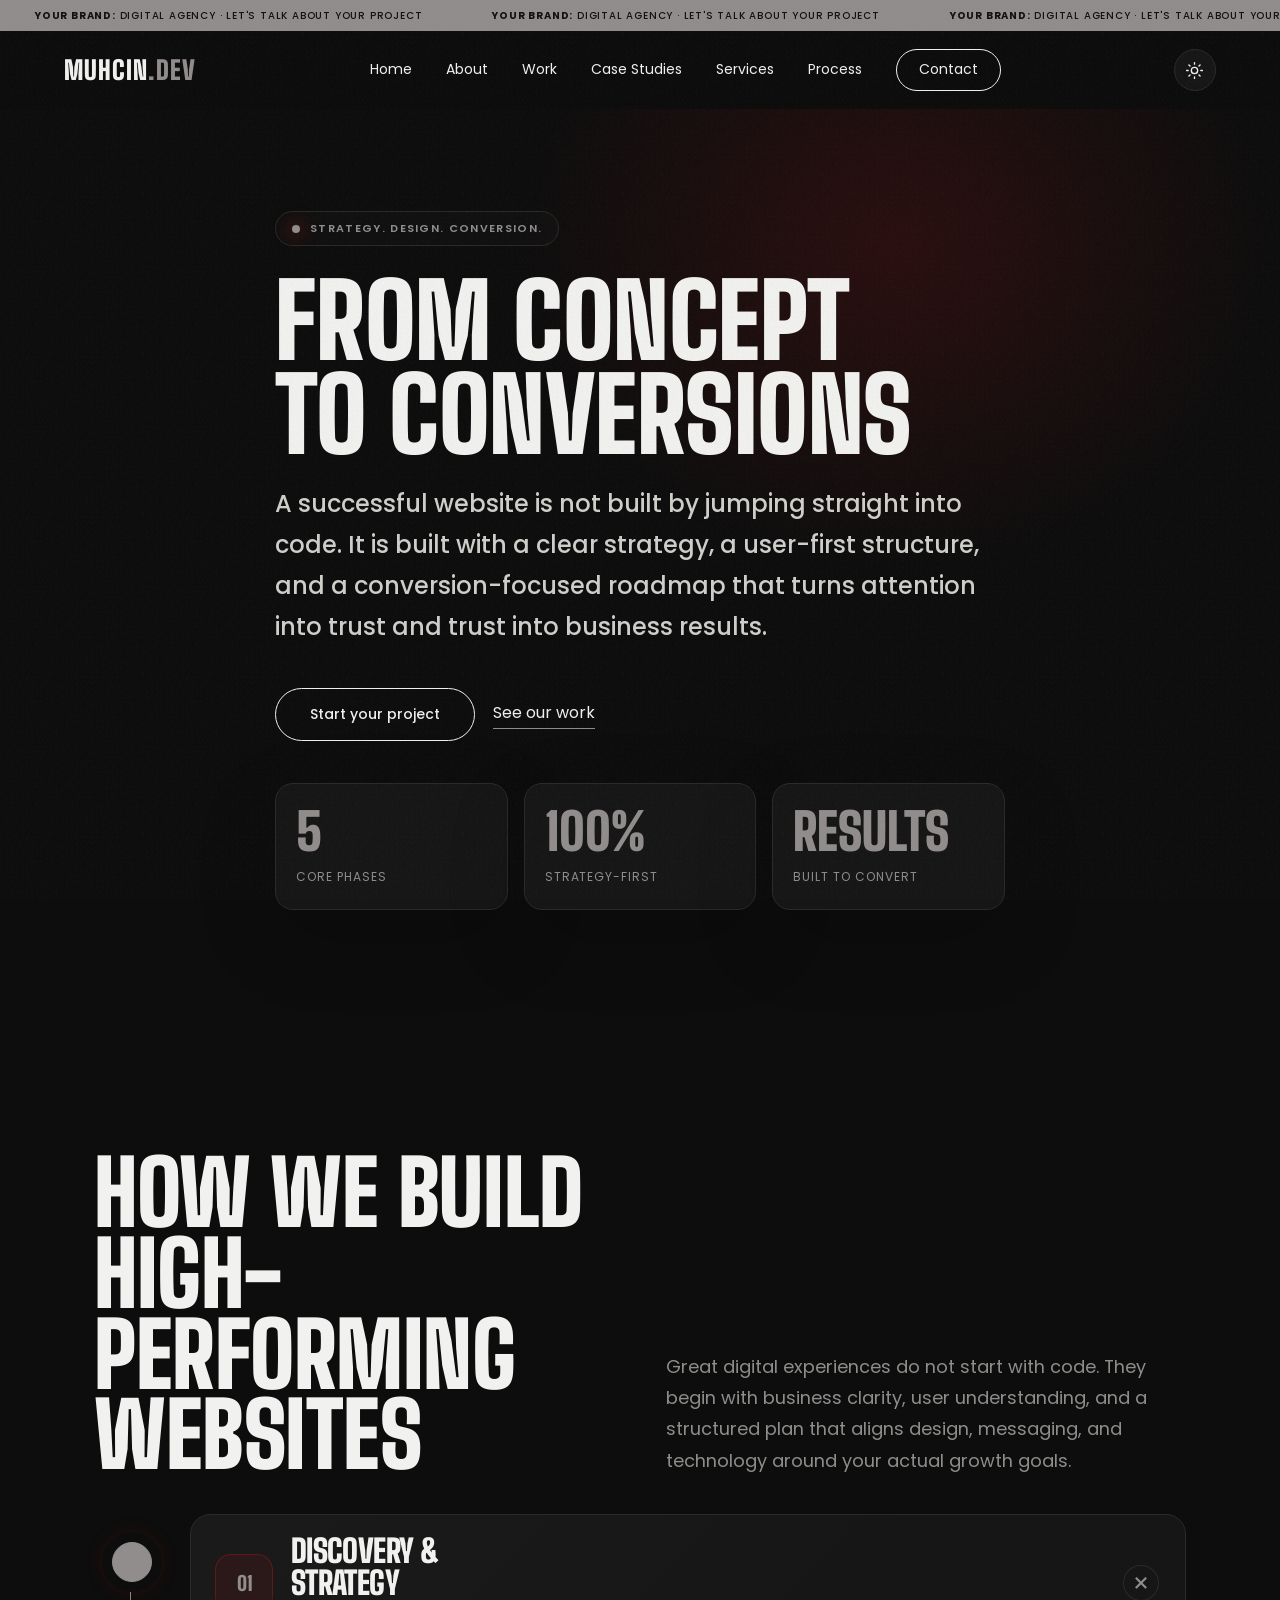
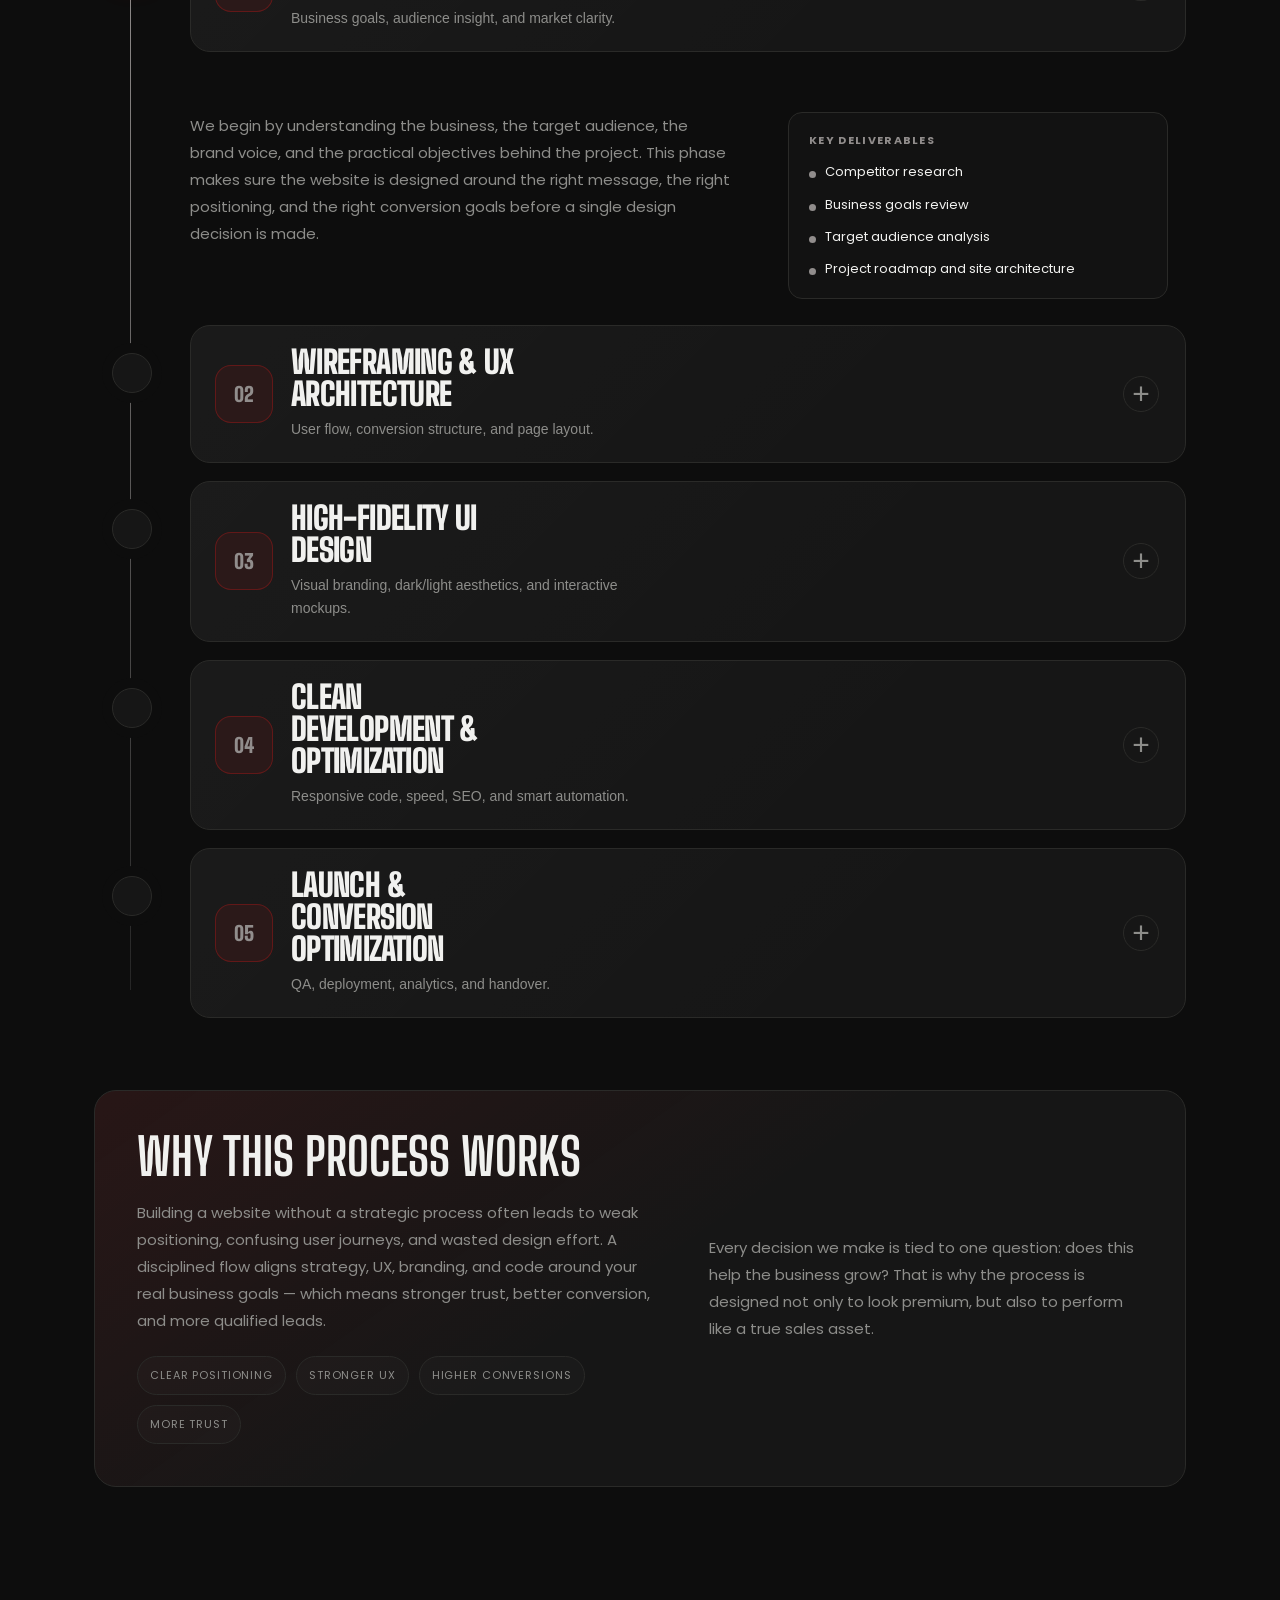
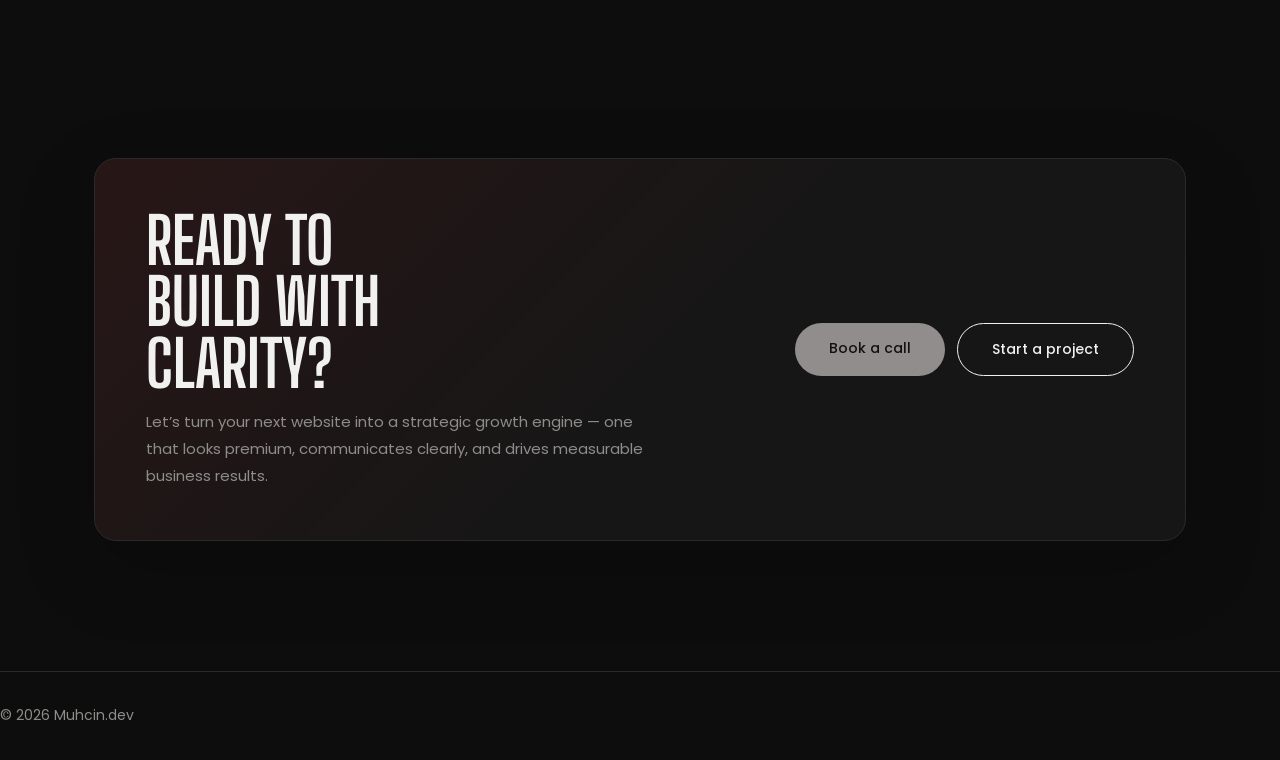
==== commit d007606b: "fixing sm problms in the new page" ====
--- a/our-process.html
+++ b/our-process.html
@@ -1,10 +1,10 @@
 <!DOCTYPE html>
-<html lang="fr">
+<html lang="en">
 <head>
   <meta charset="utf-8">
   <meta name="viewport" content="width=device-width, initial-scale=1, viewport-fit=cover">
-  <title>Notre Processus | Muhcin.dev</title>
-  <meta name="description" content="Un processus stratégique et étape par étape pour créer des sites web performants qui convertissent les visiteurs en clients.">
+  <title>Our Process | Muhcin.dev</title>
+  <meta name="description" content="A strategic, step-by-step process for building high-performing websites that turn visitors into clients.">
   <link rel="preconnect" href="https://fonts.googleapis.com">
   <link rel="preconnect" href="https://fonts.gstatic.com" crossorigin>
   <link rel="stylesheet" href="https://fonts.googleapis.com/css2?family=Poppins:wght@300;400;500;600;700&family=Big+Shoulders+Display:wght@700;900&display=swap">
@@ -32,12 +32,31 @@
     .process-page {
       position: relative;
       overflow: hidden;
+      text-align: left;
     }
 
     .process-page .page-shell {
       max-width: 1220px;
       margin: 0 auto;
       padding-inline: var(--pad);
+    }
+
+    /* Desktop alignment: all body copy stays left aligned for a clean, professional look */
+    .process-page p,
+    .process-page li,
+    .process-page h1,
+    .process-page h2,
+    .process-page h3,
+    .process-page h4,
+    .process-page .lead,
+    .process-page .section-head p,
+    .process-page .phase-copy p,
+    .process-page .phase-content p,
+    .process-page .deliverables li,
+    .process-page .why-we-do-it p,
+    .process-page .cta-box p,
+    .process-page .stat-card span {
+      text-align: left;
     }
 
     .process-hero {
@@ -442,6 +461,52 @@
       color: var(--fg);
     }
 
+    /* Mobile alignment: keep paragraph-heavy sections centered on tablet/mobile for readability */
+    @media (max-width: 991px) {
+      .process-page p,
+      .process-page li,
+      .process-page h1,
+      .process-page h2,
+      .process-page h3,
+      .process-page h4,
+      .process-page .lead,
+      .process-page .section-head p,
+      .process-page .phase-copy p,
+      .process-page .phase-content p,
+      .process-page .deliverables li,
+      .process-page .why-we-do-it p,
+      .process-page .cta-box p,
+      .process-page .stat-card span {
+        text-align: center;
+      }
+
+      .section-head {
+        flex-direction: column;
+        align-items: center;
+        text-align: center;
+      }
+
+      .process-hero {
+        text-align: center;
+      }
+
+      .process-actions,
+      .cta-actions,
+      .pill-list {
+        justify-content: center;
+      }
+
+      .phase-content,
+      .why-we-do-it,
+      .cta-box {
+        grid-template-columns: 1fr;
+      }
+
+      .cta-actions {
+        justify-content: center;
+      }
+    }
+
     @media (max-width: 900px) {
       .section-head {
         flex-direction: column;
@@ -513,16 +578,16 @@
 
   <header class="header">
     <a class="logo" href="index.html">Muhcin<span>.dev</span></a>
-    <nav id="nav" aria-label="Navigation principale">
-      <a href="index.html#top">Accueil</a>
-      <a href="index.html#about">À propos</a>
-      <a href="index.html#works">Réalisations</a>
-      <a href="index.html#case-studies">Études de cas</a>
+    <nav id="nav" aria-label="Main navigation">
+      <a href="index.html#top">Home</a>
+      <a href="index.html#about">About</a>
+      <a href="index.html#works">Work</a>
+      <a href="index.html#case-studies">Case Studies</a>
       <a href="index.html#services">Services</a>
-      <a href="our-process.html" aria-current="page">Notre processus</a>
+      <a href="our-process.html" aria-current="page">Process</a>
       <a href="index.html#contact" class="nav-cta">Contact</a>
     </nav>
-    <button class="theme-toggle" type="button" aria-label="Activer le thème sombre" title="Activer le thème sombre">
+    <button class="theme-toggle" type="button" aria-label="Activate light/dark theme" title="Activate light/dark theme">
       <svg class="theme-icon theme-icon-sun" viewBox="0 0 24 24" aria-hidden="true">
         <circle cx="12" cy="12" r="4"></circle>
         <path d="M12 2v2m0 16v2M4.93 4.93l1.42 1.42m11.3 11.3 1.42 1.42M2 12h2m16 0h2M4.93 19.07l1.42-1.42m11.3-11.3 1.42-1.42"></path>
@@ -537,27 +602,27 @@
   <main class="process-page">
     <section class="process-hero">
       <div class="page-shell process-hero-inner">
-        <span class="eyebrow">Stratégie. Design. Croissance.</span>
-        <h1>Du concept aux conversions</h1>
-        <p class="lead">Nous créons des sites web avec une méthode éprouvée qui rend votre marque plus claire, votre offre plus forte et votre présence digitale plus crédible. Chaque étape sert à faire avancer votre activité — avant le code, avant le lancement, et bien après la mise en ligne.</p>
+        <span class="eyebrow">Strategy. Design. Conversion.</span>
+        <h1>From Concept to Conversions</h1>
+        <p class="lead">A successful website is not built by jumping straight into code. It is built with a clear strategy, a user-first structure, and a conversion-focused roadmap that turns attention into trust and trust into business results.</p>
 
         <div class="process-actions">
-          <a class="btn btn-outline" href="index.html#contact">Démarrer votre projet</a>
-          <a class="link" href="index.html#works">Voir nos réalisations</a>
+          <a class="btn btn-outline" href="index.html#contact">Start your project</a>
+          <a class="link" href="index.html#works">See our work</a>
         </div>
 
-        <div class="stats-grid" aria-label="Statistiques sur notre processus">
+        <div class="stats-grid" aria-label="Process performance stats">
           <div class="stat-card">
             <strong>5</strong>
-            <span>Étapes stratégiques</span>
+            <span>core phases</span>
           </div>
           <div class="stat-card">
             <strong>100%</strong>
-            <span>Pensé pour votre business</span>
+            <span>strategy-first</span>
           </div>
           <div class="stat-card">
-            <strong>Résultats</strong>
-            <span>Conçu pour convertir</span>
+            <strong>Results</strong>
+            <span>built to convert</span>
           </div>
         </div>
       </div>
@@ -565,32 +630,32 @@
 
     <section class="process-section page-shell">
       <div class="section-head">
-        <h2 class="title-xxl">Comment nous travaillons</h2>
-        <p>Un bon site web ne commence pas par du design au hasard ni par du code sans vision. Tout commence par comprendre le besoin, clarifier l’offre et concevoir un site qui aide votre audience à prendre des décisions plus facilement.</p>
+        <h2 class="title-xxl">How we build high-performing websites</h2>
+        <p>Great digital experiences do not start with code. They begin with business clarity, user understanding, and a structured plan that aligns design, messaging, and technology around your actual growth goals.</p>
       </div>
 
-      <div class="timeline" aria-label="Timeline of our process">
+      <div class="timeline" aria-label="Process workflow timeline">
         <article class="phase-card active">
           <button class="phase-header" type="button" aria-expanded="true">
             <span class="phase-badge">01</span>
             <span class="phase-copy">
               <span>
-                <h3>Découverte &amp; stratégie</h3>
-                <p>Identifier le vrai objectif et le cœur de l’activité.</p>
+                <h3>Discovery &amp; Strategy</h3>
+                <p>Business goals, audience insight, and market clarity.</p>
               </span>
               <span class="phase-toggle" aria-hidden="true">+</span>
             </span>
           </button>
           <div class="phase-panel">
             <div class="phase-content">
-              <p>Nous commençons par comprendre votre activité, votre audience, votre message de marque et le résultat précis que vous souhaitez obtenir avec votre site. C’est là que la clarté se construit — avant même le design visuel ou le développement. Nous posons les fondations stratégiques qui rendent chaque décision suivante plus efficace.</p>
+              <p>We begin by understanding the business, the target audience, the brand voice, and the practical objectives behind the project. This phase makes sure the website is designed around the right message, the right positioning, and the right conversion goals before a single design decision is made.</p>
               <div class="deliverables">
-                <h4>Livrables clés</h4>
+                <h4>Key deliverables</h4>
                 <ul>
-                  <li>Analyse concurrentielle</li>
-                  <li>Feuille de route du projet</li>
-                  <li>Architecture du site</li>
-                  <li>Persona du public cible</li>
+                  <li>Competitor research</li>
+                  <li>Business goals review</li>
+                  <li>Target audience analysis</li>
+                  <li>Project roadmap and site architecture</li>
                 </ul>
               </div>
             </div>
@@ -602,22 +667,22 @@
             <span class="phase-badge">02</span>
             <span class="phase-copy">
               <span>
-                <h3>Câblage &amp; UX</h3>
-                <p>Créer le plan avant de penser au style.</p>
+                <h3>Wireframing &amp; UX Architecture</h3>
+                <p>User flow, conversion structure, and page layout.</p>
               </span>
               <span class="phase-toggle" aria-hidden="true">+</span>
             </span>
           </button>
           <div class="phase-panel">
             <div class="phase-content">
-              <p>Une fois la stratégie validée, nous définissons le parcours utilisateur. Nous structurons les pages clés, les chemins de conversion, la navigation et les appels à l’action pour que l’expérience soit intuitive et orientée résultats — pas seulement belle à regarder. C’est la base qui rend le site plus efficace.</p>
+              <p>Once the strategy is clear, we define the user journey and page structure. We map the navigation, conversion points, and key call-to-actions so the experience feels intuitive and drives decision-making naturally instead of relying on decoration alone.</p>
               <div class="deliverables">
-                <h4>Livrables clés</h4>
+                <h4>Key deliverables</h4>
                 <ul>
-                  <li>Wireframes basse fidélité</li>
-                  <li>Plan de structure des pages</li>
-                  <li>Carte du parcours utilisateur</li>
-                  <li>Mise en page orientée conversion</li>
+                  <li>Low-fidelity wireframes</li>
+                  <li>User flow map</li>
+                  <li>Core page structure</li>
+                  <li>Conversion-focused layout plan</li>
                 </ul>
               </div>
             </div>
@@ -629,22 +694,22 @@
             <span class="phase-badge">03</span>
             <span class="phase-copy">
               <span>
-                <h3>Design visuel &amp; UI</h3>
-                <p>Transformer votre marque en une expérience premium.</p>
+                <h3>High-Fidelity UI Design</h3>
+                <p>Visual branding, dark/light aesthetics, and interactive mockups.</p>
               </span>
               <span class="phase-toggle" aria-hidden="true">+</span>
             </span>
           </button>
           <div class="phase-panel">
             <div class="phase-content">
-              <p>Nous élevons votre marque grâce à un design visuel soigné, aux animations, à la typographie, à la hiérarchie visuelle et à une interface responsive pensée pour fonctionner parfaitement sur mobile et desktop. Le résultat est une présence digitale élégante qui inspire confiance, crédibilité et qualité premium.</p>
+              <p>We turn the strategy into a premium visual identity with refined typography, layout hierarchy, motion, and modern UI patterns. The design is crafted to communicate trust, authority, and clarity while remaining responsive across desktop, tablet, and mobile experiences.</p>
               <div class="deliverables">
-                <h4>Livrables clés</h4>
+                <h4>Key deliverables</h4>
                 <ul>
-                  <li>Maquettes UI haute fidélité</li>
-                  <li>Prototypes interactifs</li>
-                  <li>Design des visuels et assets</li>
-                  <li>Adaptation dark et light mode</li>
+                  <li>High-fidelity UI mockups</li>
+                  <li>Interactive prototype</li>
+                  <li>Brand visual system</li>
+                  <li>Dark/light mode design adaptation</li>
                 </ul>
               </div>
             </div>
@@ -656,22 +721,22 @@
             <span class="phase-badge">04</span>
             <span class="phase-copy">
               <span>
-                <h3>Développement &amp; optimisation</h3>
-                <p>Créer une expérience rapide, propre et orientée conversion.</p>
+                <h3>Clean Development &amp; Optimization</h3>
+                <p>Responsive code, speed, SEO, and smart automation.</p>
               </span>
               <span class="phase-toggle" aria-hidden="true">+</span>
             </span>
           </button>
           <div class="phase-panel">
             <div class="phase-content">
-              <p>Une fois le design validé, nous le transformons en code propre, scalable et performant. Nous privilégions la vitesse, la responsive design, les bonnes bases SEO et une mise en œuvre sécurisée afin que le site soit non seulement beau, mais aussi performant dans des conditions réelles.</p>
+              <p>Once the design is approved, we translate it into clean, scalable, and fast-performing code. We prioritize responsive layouts, SEO fundamentals, performance, security, and practical integrations such as WhatsApp lead flows, lead forms, and booking functionality.</p>
               <div class="deliverables">
-                <h4>Livrables clés</h4>
+                <h4>Key deliverables</h4>
                 <ul>
-                  <li>Code moderne et propre</li>
-                  <li>Responsive multi-navigateurs</li>
-                  <li>Optimisation de vitesse</li>
-                  <li>Intégrations WhatsApp, formulaires et leads</li>
+                  <li>Clean front-end development</li>
+                  <li>Responsive cross-browser implementation</li>
+                  <li>Speed and performance optimization</li>
+                  <li>WhatsApp and form automation</li>
                 </ul>
               </div>
             </div>
@@ -683,22 +748,22 @@
             <span class="phase-badge">05</span>
             <span class="phase-copy">
               <span>
-                <h3>Lancement, tests &amp; croissance</h3>
-                <p>Vérifier que le site fonctionne réellement après le lancement.</p>
+                <h3>Launch &amp; Conversion Optimization</h3>
+                <p>QA, deployment, analytics, and handover.</p>
               </span>
               <span class="phase-toggle" aria-hidden="true">+</span>
             </span>
           </button>
           <div class="phase-panel">
             <div class="phase-content">
-              <p>Avant le lancement, nous testons chaque interaction, vérifions la stabilité technique, configurons le domaine et mettons en place les outils d’analyse. Une fois le site en ligne, nous vous guidons pour l’utiliser sereinement et nous nous assurons qu’il est prêt à générer du trafic, des leads et de la croissance.</p>
+              <p>Before launch, we run quality assurance checks, test interactions, confirm technical stability, and prepare the site for deployment. After launch, we configure analytics, validate tracking, and provide a clear handover so your team can manage and optimize the website with confidence.</p>
               <div class="deliverables">
-                <h4>Livrables clés</h4>
+                <h4>Key deliverables</h4>
                 <ul>
-                  <li>Rapport de QA testing</li>
-                  <li>Déploiement live</li>
-                  <li>Configuration analytics</li>
-                  <li>Guide de prise en main client</li>
+                  <li>QA testing report</li>
+                  <li>Live deployment</li>
+                  <li>Analytics and tracking setup</li>
+                  <li>Client walkthrough and handover guide</li>
                 </ul>
               </div>
             </div>
@@ -708,18 +773,18 @@
 
       <div class="why-we-do-it">
         <div>
-          <h3>Pourquoi cette méthode fonctionne</h3>
-          <p>Parce qu’un site web construit sans méthode mène souvent à de la confusion, un message faible et un effort perdu. Un processus stratégique permet d’aligner le design, le message et la technologie autour de vos vrais objectifs business — ce qui se traduit par plus de conversion, plus de confiance et finalement plus de clients acquis.</p>
-          <div class="pill-list" aria-label="Résultats du processus">
-            <span class="pill">Positionnement clair</span>
-            <span class="pill">UX plus forte</span>
-            <span class="pill">Plus de conversions</span>
-            <span class="pill">Plus de confiance</span>
+          <h3>Why this process works</h3>
+          <p>Building a website without a strategic process often leads to weak positioning, confusing user journeys, and wasted design effort. A disciplined flow aligns strategy, UX, branding, and code around your real business goals — which means stronger trust, better conversion, and more qualified leads.</p>
+          <div class="pill-list" aria-label="Process benefits">
+            <span class="pill">Clear positioning</span>
+            <span class="pill">Stronger UX</span>
+            <span class="pill">Higher conversions</span>
+            <span class="pill">More trust</span>
           </div>
         </div>
 
         <div>
-          <p>Chaque décision que nous prenons répond à une seule question : cela aide-t-il l’entreprise à grandir ? C’est pour cela que notre méthode n’est pas seulement esthétique, mais aussi conçue comme un vrai outil de vente pour votre entreprise.</p>
+          <p>Every decision we make is tied to one question: does this help the business grow? That is why the process is designed not only to look premium, but also to perform like a true sales asset.</p>
         </div>
       </div>
     </section>
@@ -727,12 +792,12 @@
     <section class="cta-wrap page-shell">
       <div class="cta-box">
         <div>
-          <h3>Prêt à construire avec clarté ?</h3>
-          <p>Transformons votre prochain site en un outil de croissance stratégique — un site qui n’est pas seulement premium, mais qui inspire confiance, pousse à l’action et génère de vrais résultats business.</p>
+          <h3>Ready to build with clarity?</h3>
+          <p>Let’s turn your next website into a strategic growth engine — one that looks premium, communicates clearly, and drives measurable business results.</p>
         </div>
         <div class="cta-actions">
-          <a class="btn btn-solid" href="https://wa.me/212690461515" target="_blank" rel="noopener noreferrer">Réserver un appel</a>
-          <a class="btn btn-outline-light" href="index.html#contact">Démarrer un projet</a>
+          <a class="btn btn-solid" href="https://wa.me/212690461515" target="_blank" rel="noopener noreferrer">Book a call</a>
+          <a class="btn btn-outline-light" href="index.html#contact">Start a project</a>
         </div>
       </div>
     </section>
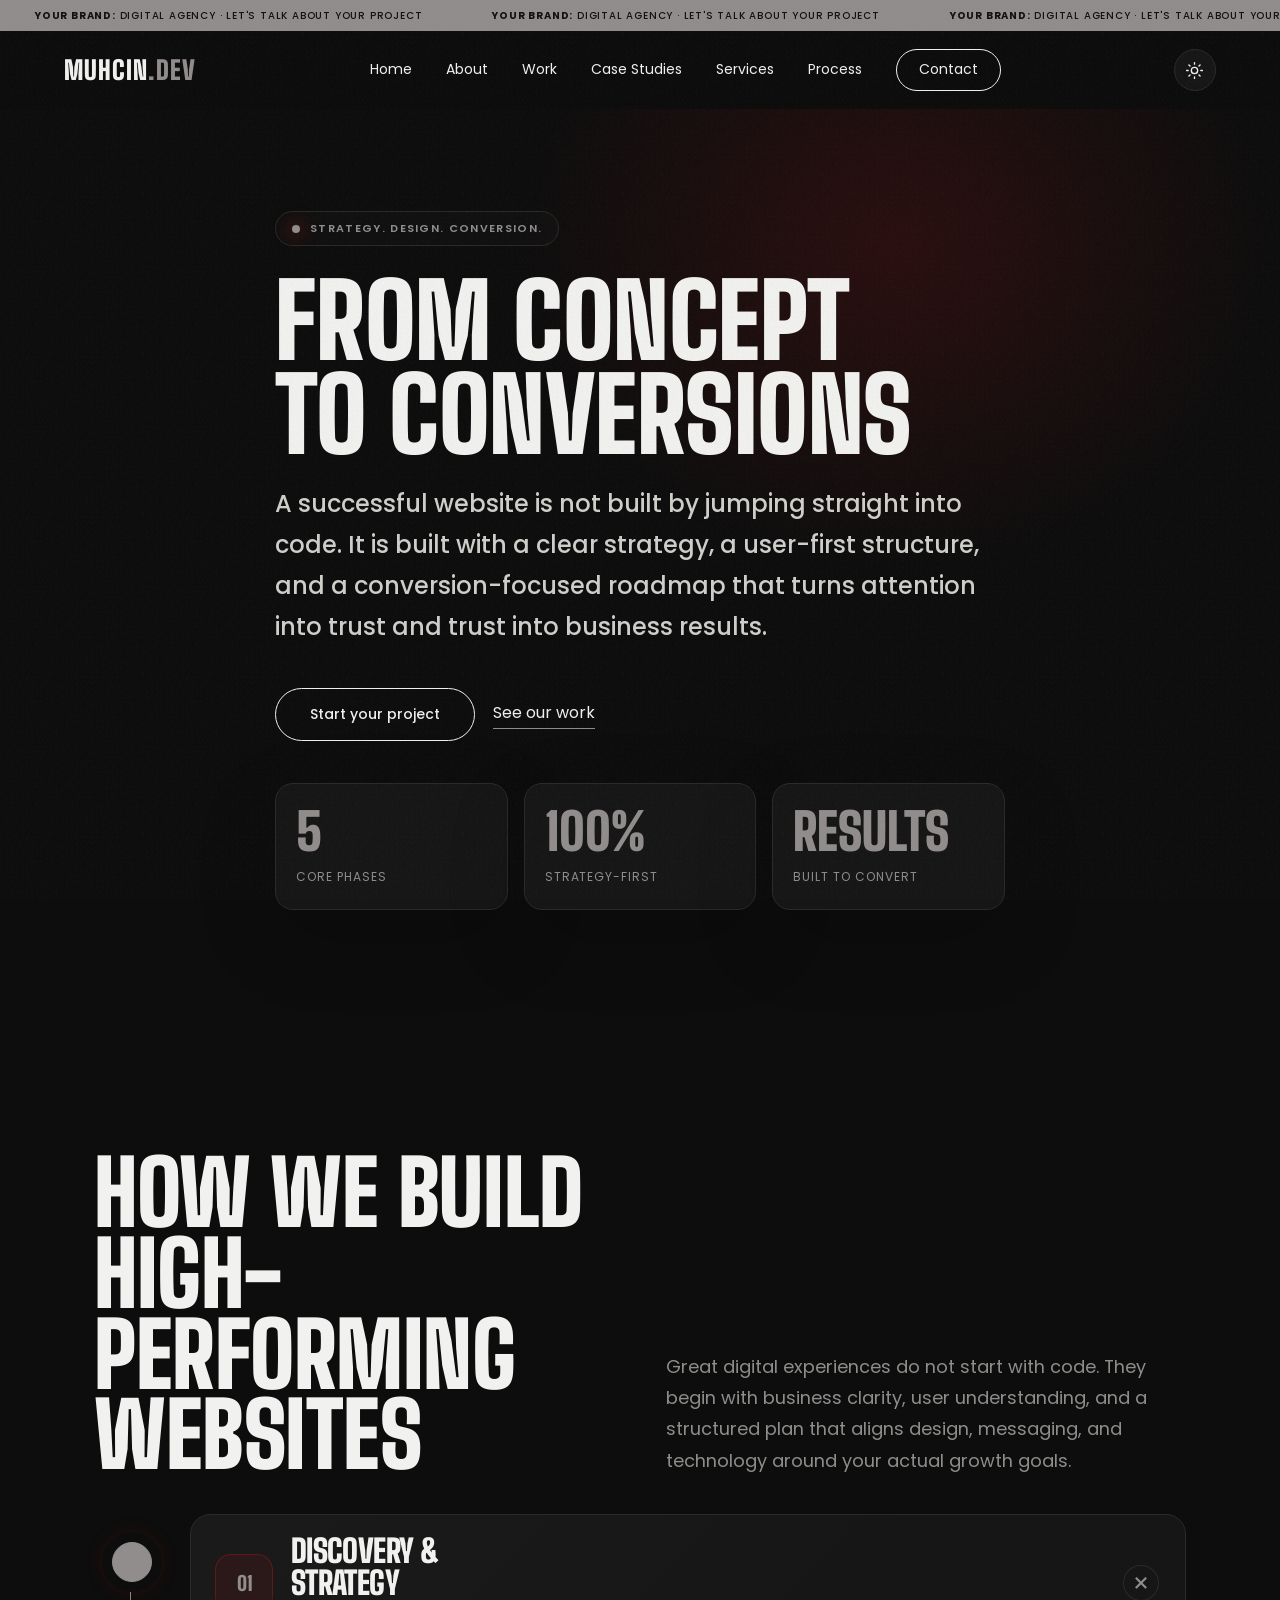
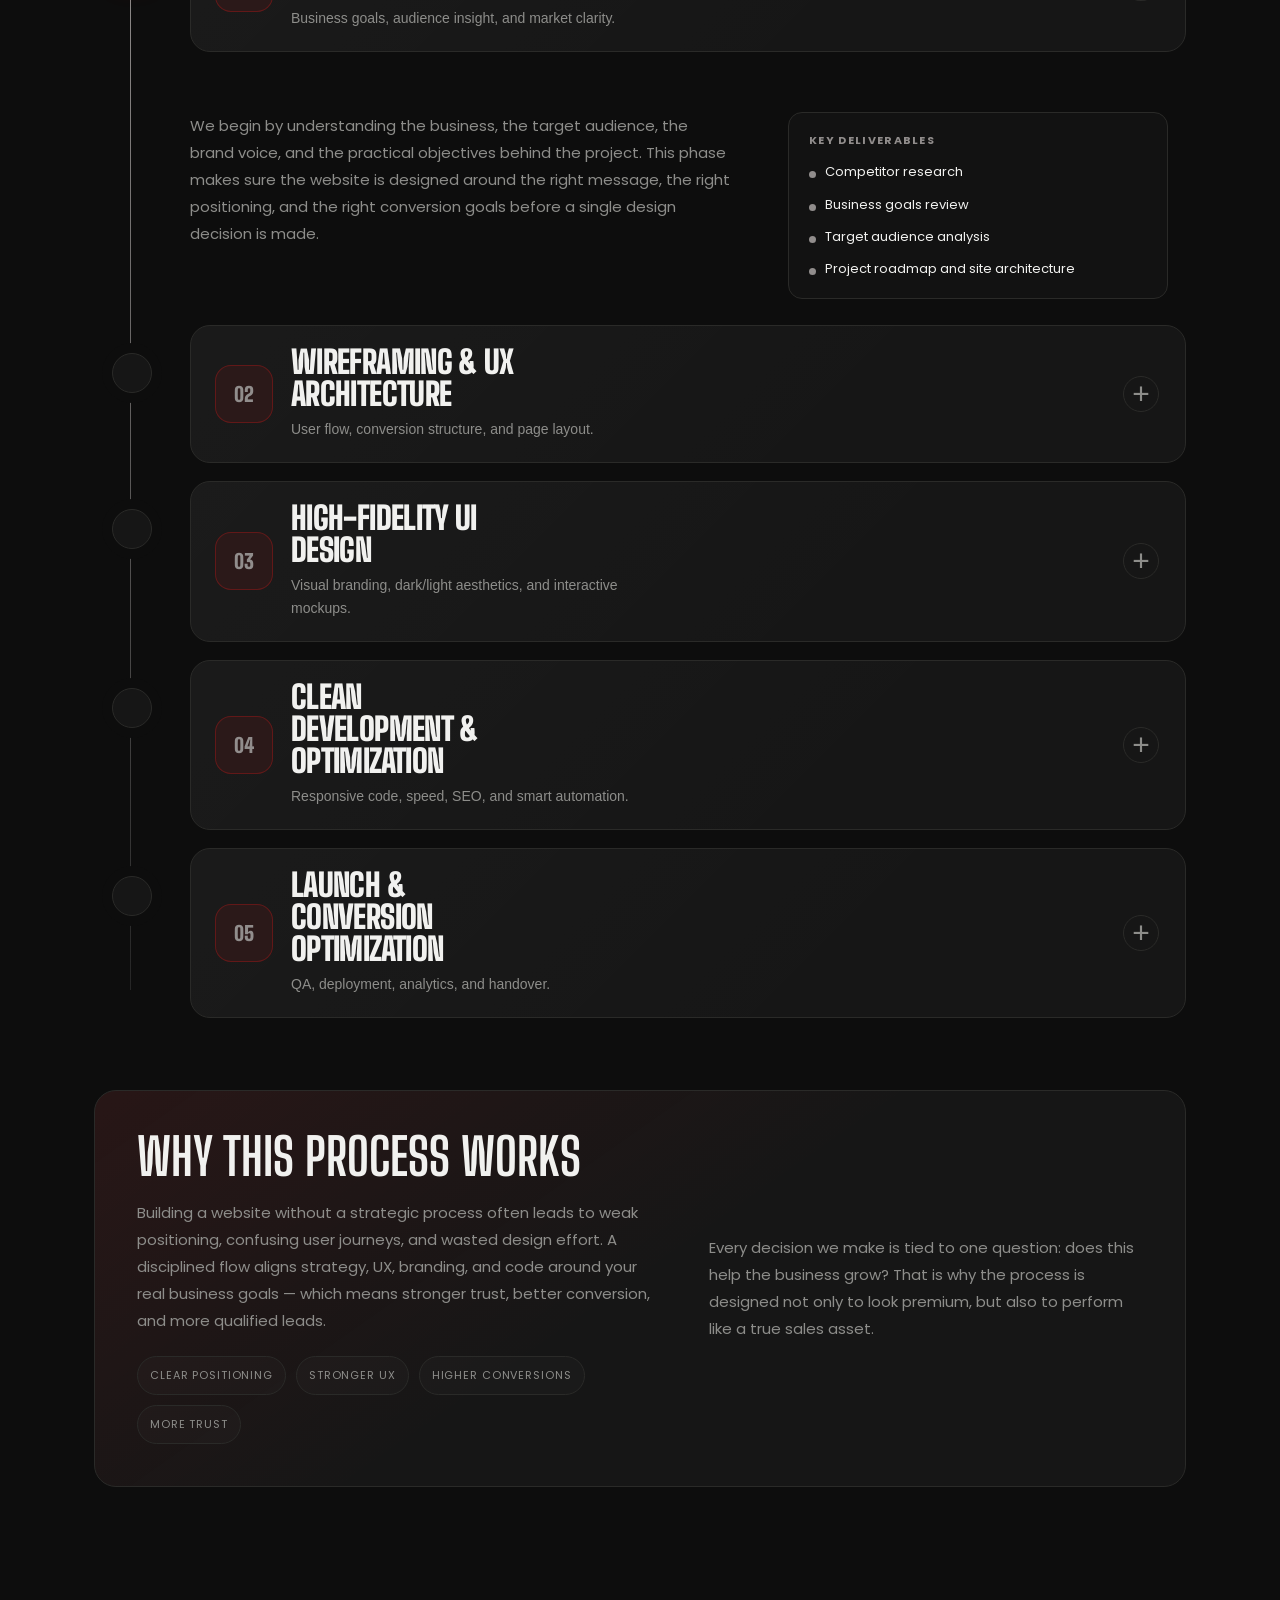
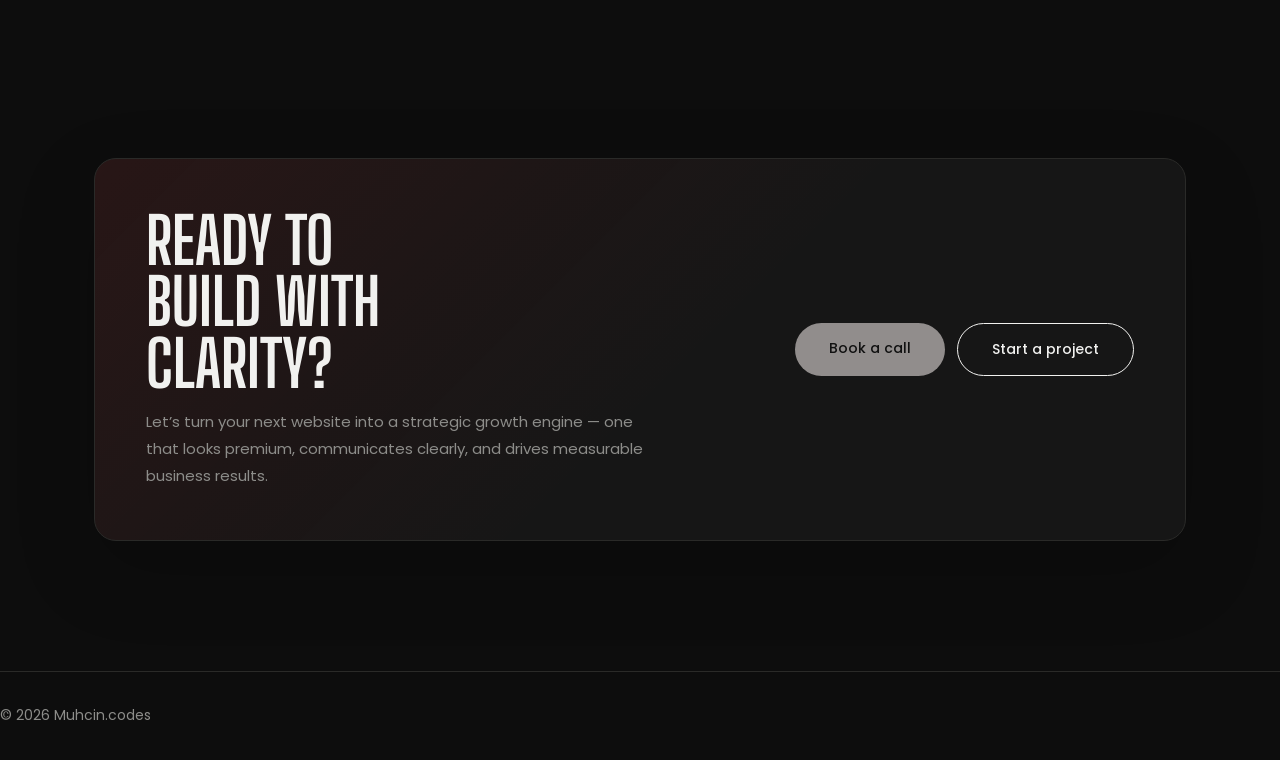
==== commit 22aa5d9c: "fix .dev into .codes" ====
--- a/our-process.html
+++ b/our-process.html
@@ -804,7 +804,7 @@
   </main>
 
   <footer class="wrap footer">
-    <p>© <span id="year"></span> Muhcin.dev</p>
+    <p>© <span id="year"></span> Muhcin.codes</p>
     <div class="footer-socials" aria-label="Social links">
       <a href="https://www.instagram.com/muhcin.dev" target="_blank" rel="noopener noreferrer" aria-label="Instagram">
         <svg viewBox="0 0 24 24" aria-hidden="true"><rect x="3" y="3" width="18" height="18" rx="5"></rect><circle cx="12" cy="12" r="4"></circle><circle class="instagram-dot" cx="17.5" cy="6.5" r="1"></circle></svg>
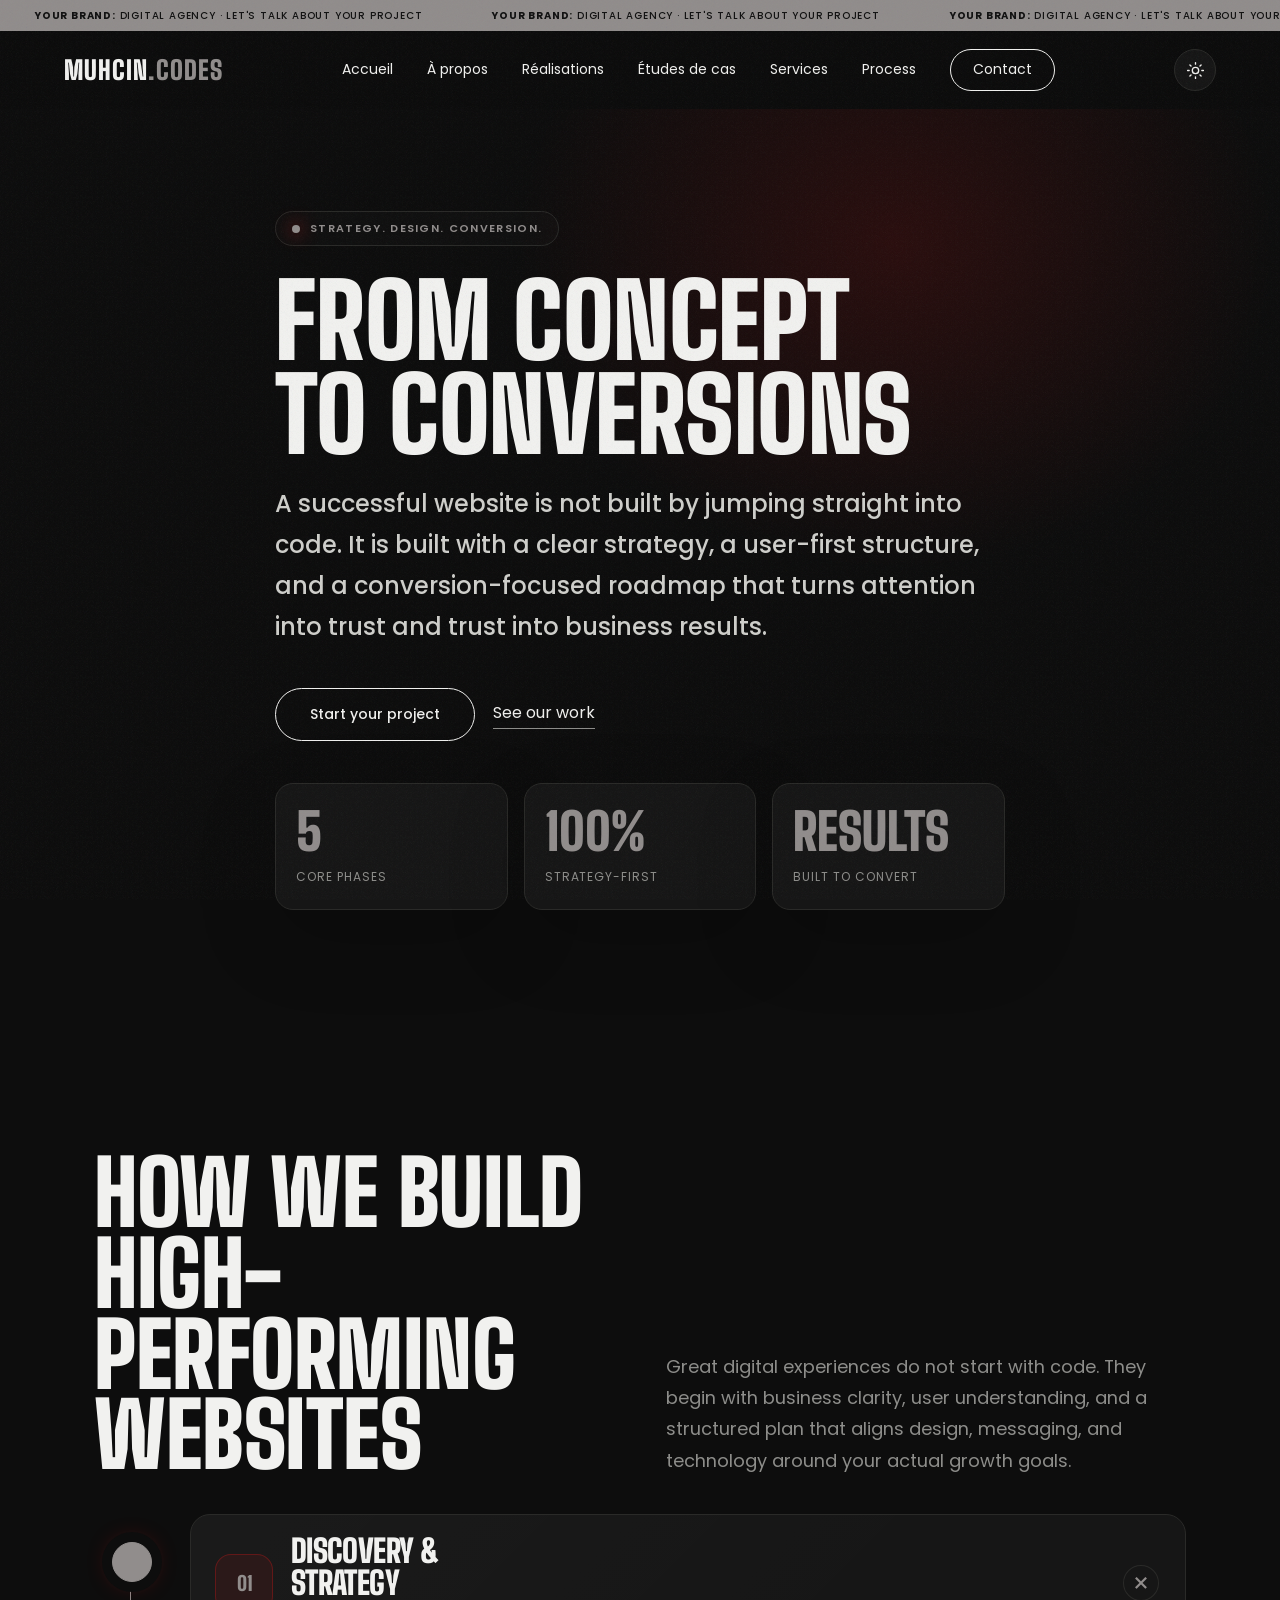
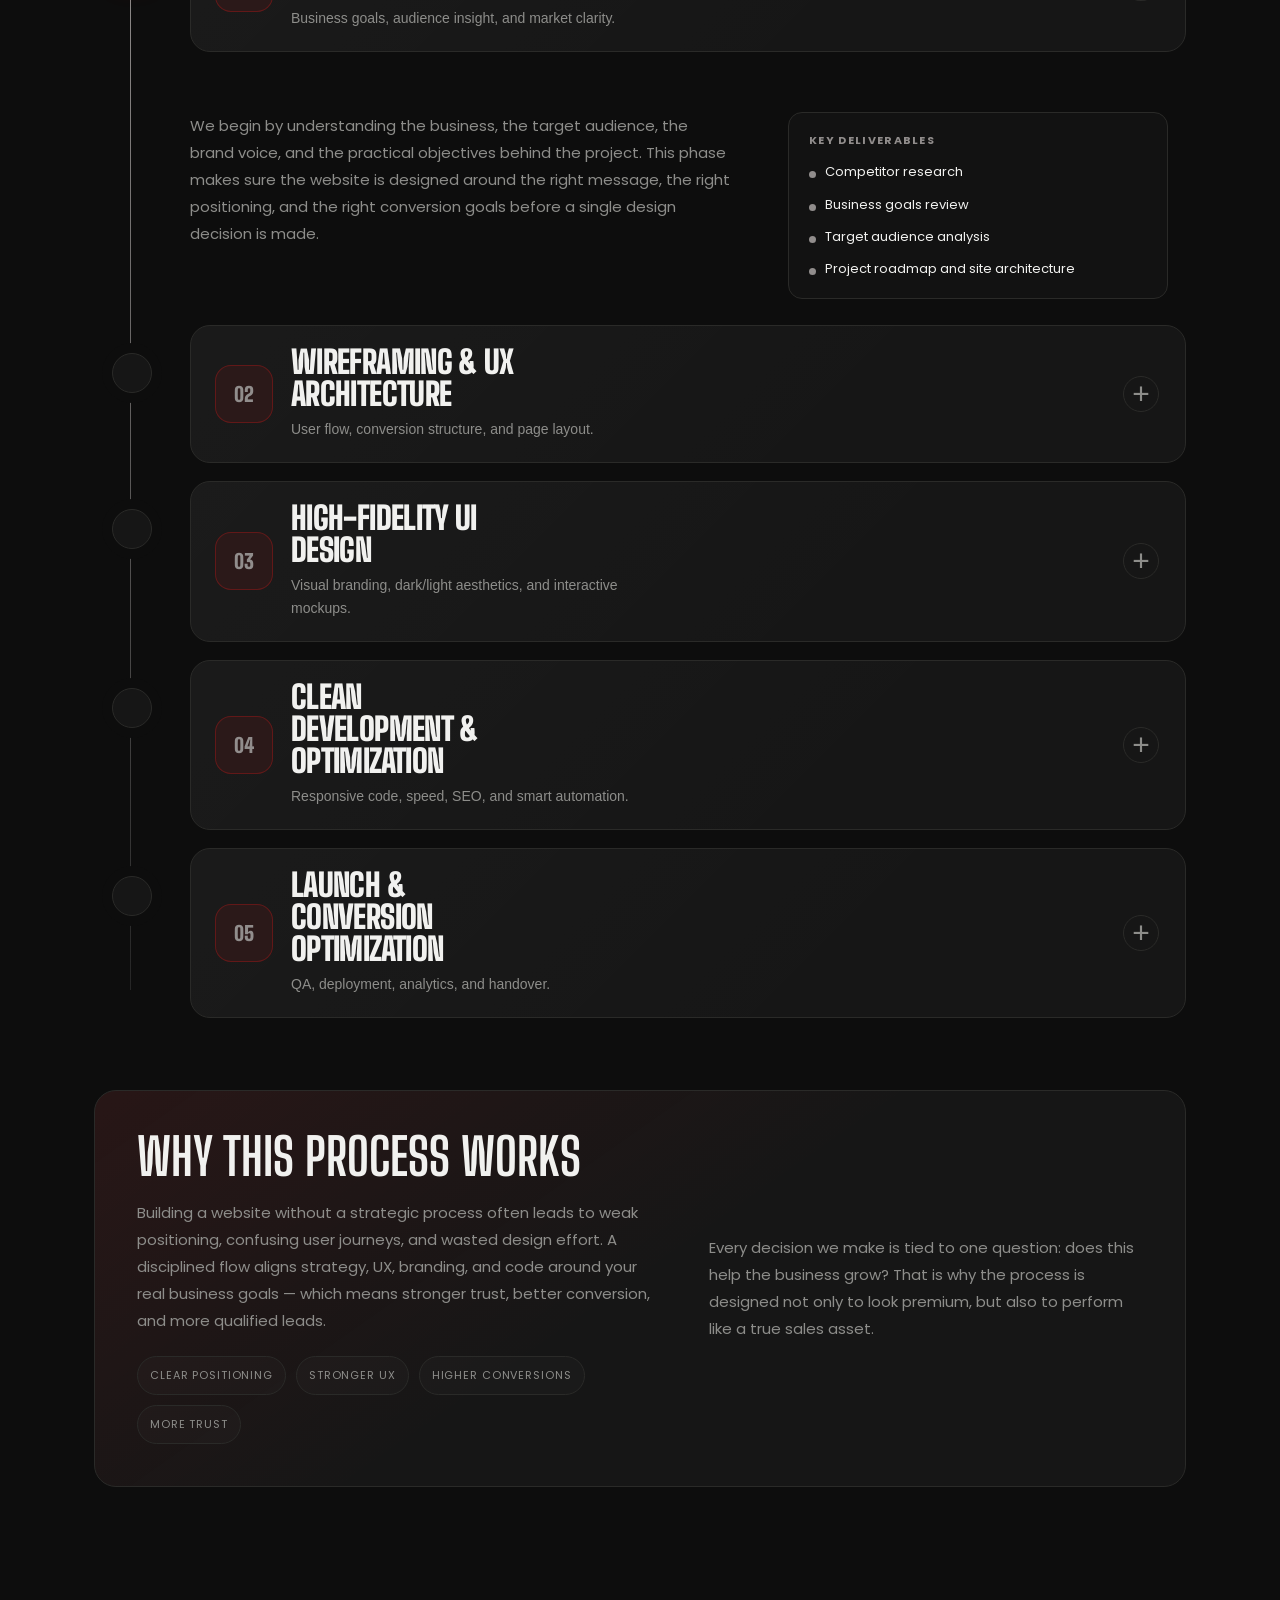
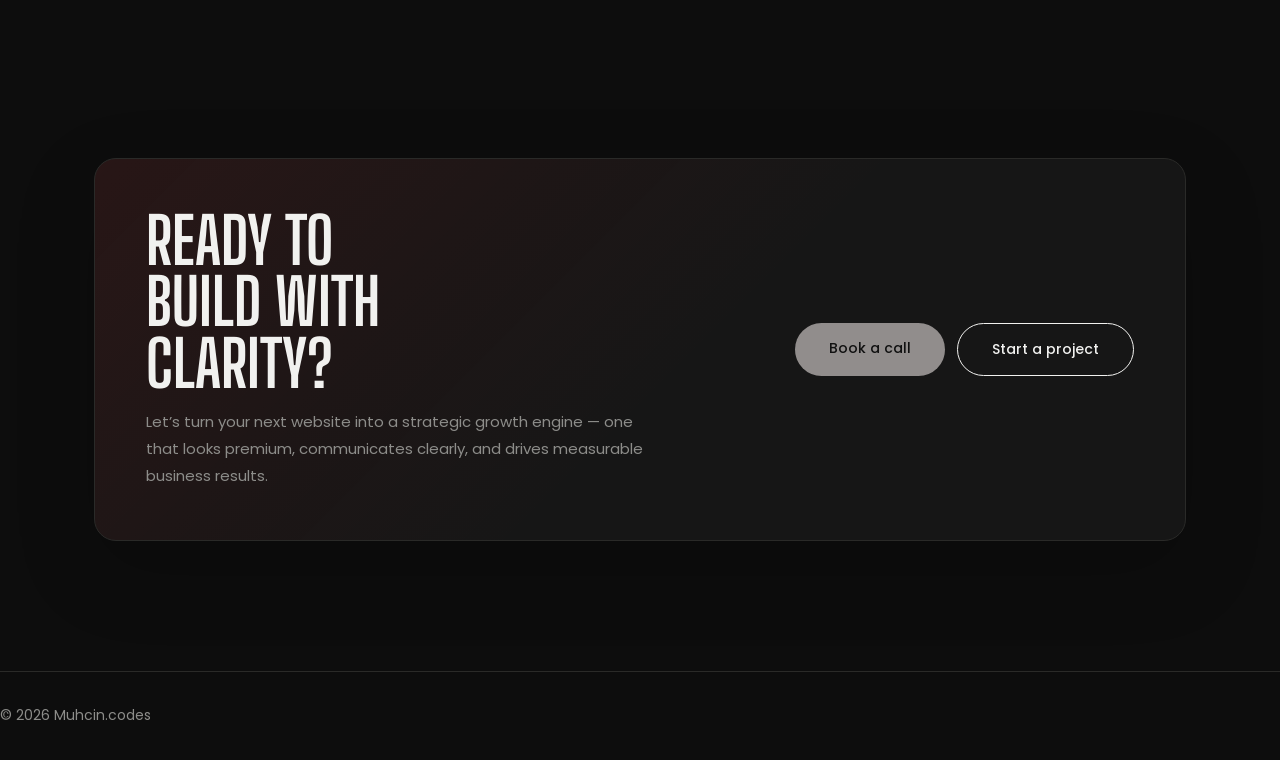
==== commit 82f9f826: "fixing lang" ====
--- a/our-process.html
+++ b/our-process.html
@@ -577,12 +577,12 @@
   </div>
 
   <header class="header">
-    <a class="logo" href="index.html">Muhcin<span>.dev</span></a>
+    <a class="logo" href="index.html">Muhcin<span>.codes</span></a>
     <nav id="nav" aria-label="Main navigation">
-      <a href="index.html#top">Home</a>
-      <a href="index.html#about">About</a>
-      <a href="index.html#works">Work</a>
-      <a href="index.html#case-studies">Case Studies</a>
+      <a href="index.html#top">Accueil</a>
+      <a href="index.html#about">À propos</a>
+      <a href="index.html#works">Réalisations</a>
+      <a href="index.html#case-studies">Études de cas</a>
       <a href="index.html#services">Services</a>
       <a href="our-process.html" aria-current="page">Process</a>
       <a href="index.html#contact" class="nav-cta">Contact</a>
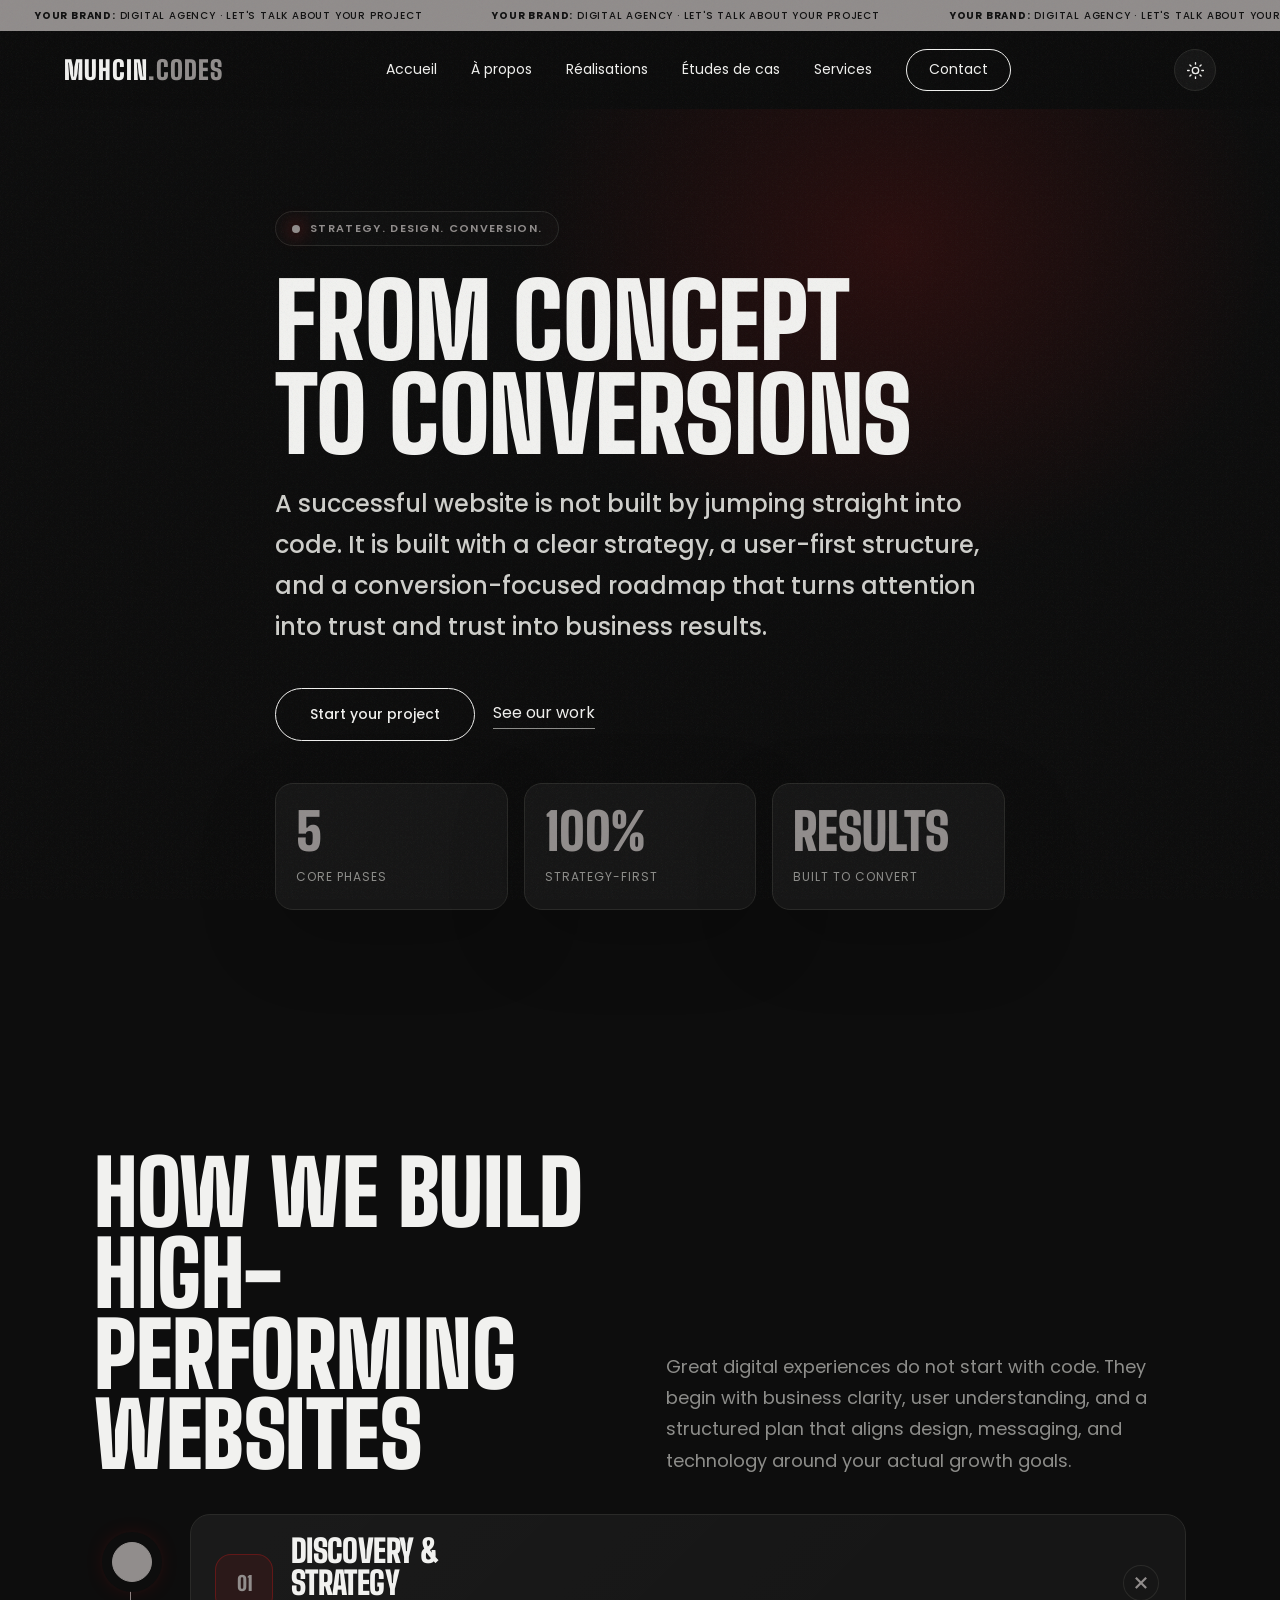
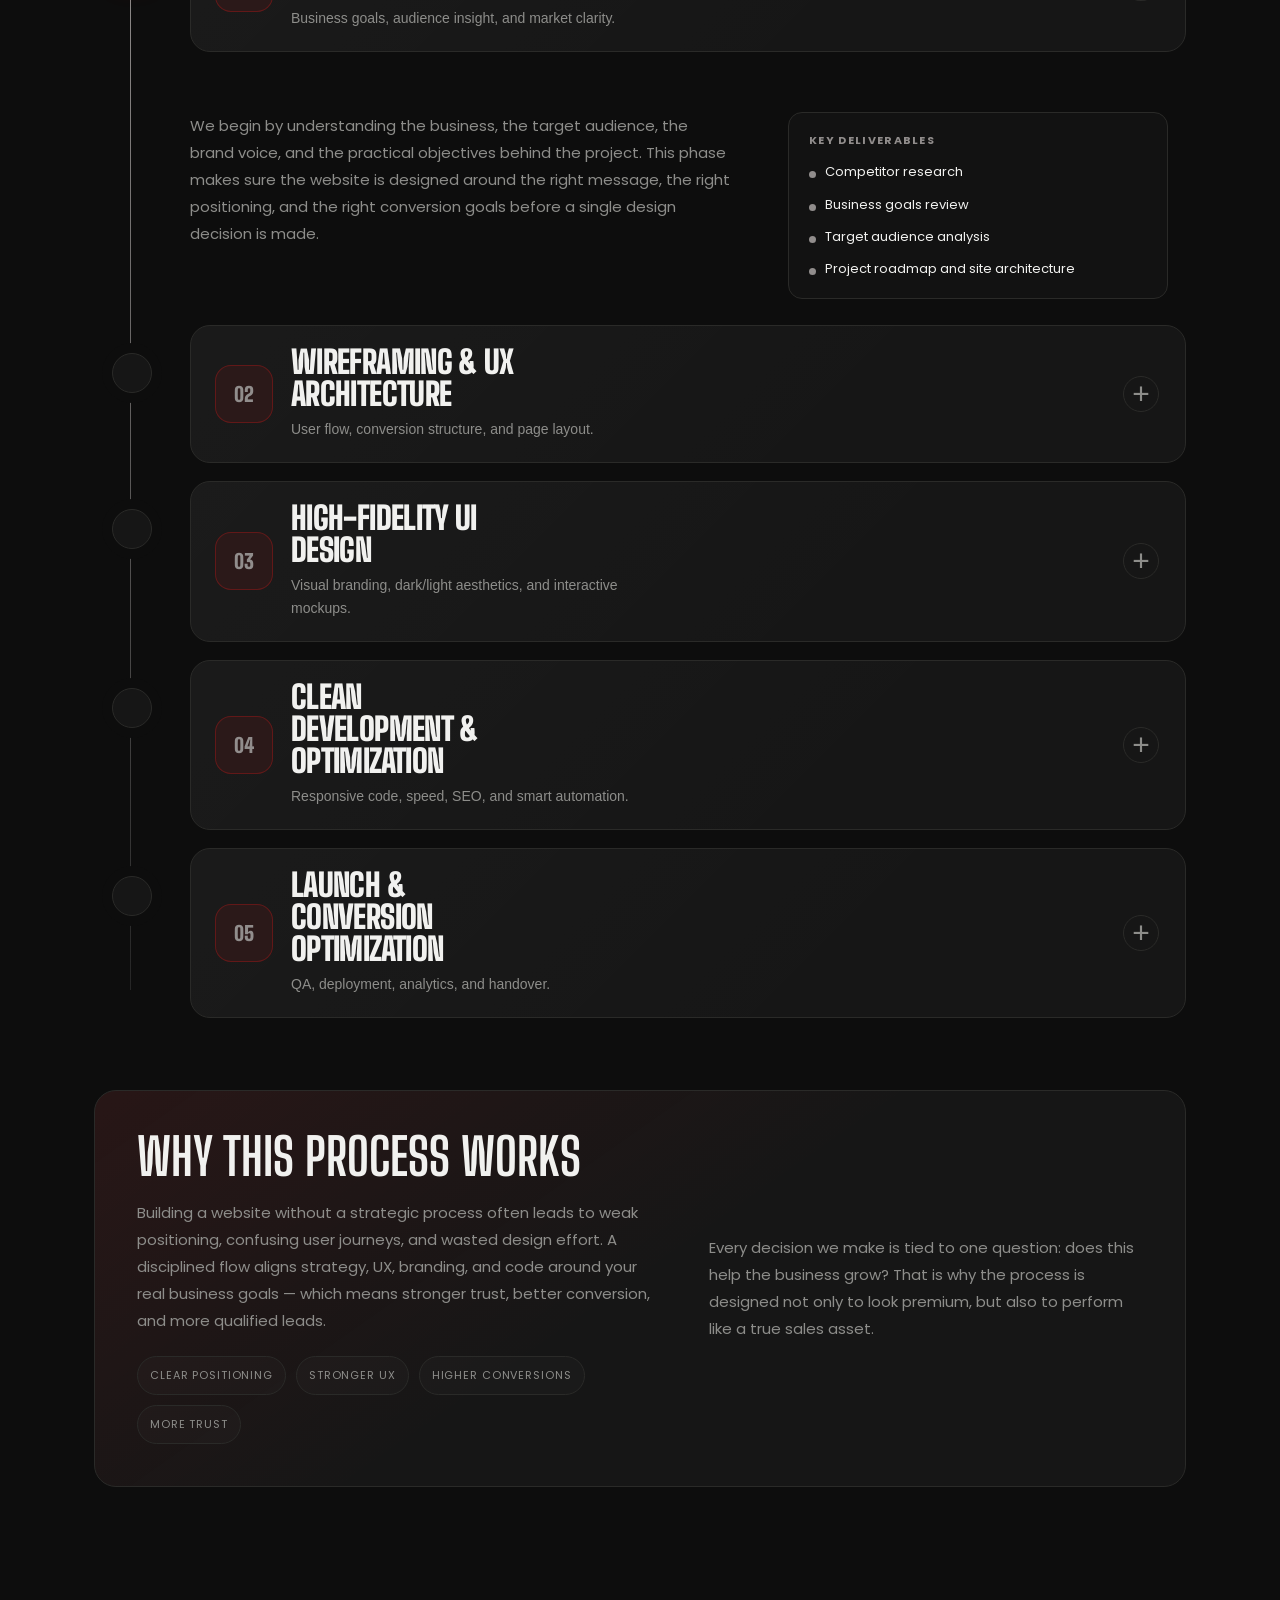
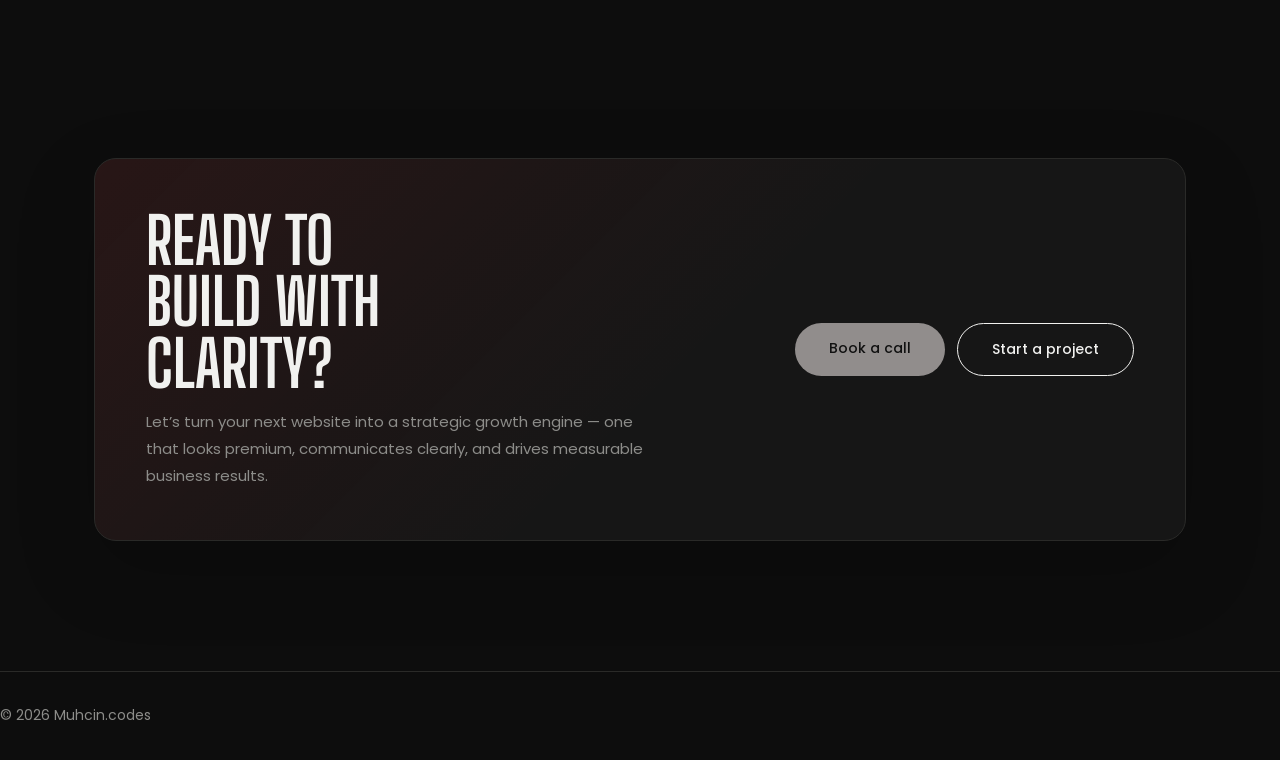
==== commit 45435373: "fixing smthng hhh" ====
--- a/our-process.html
+++ b/our-process.html
@@ -584,7 +584,6 @@
       <a href="index.html#works">Réalisations</a>
       <a href="index.html#case-studies">Études de cas</a>
       <a href="index.html#services">Services</a>
-      <a href="our-process.html" aria-current="page">Process</a>
       <a href="index.html#contact" class="nav-cta">Contact</a>
     </nav>
     <button class="theme-toggle" type="button" aria-label="Activate light/dark theme" title="Activate light/dark theme">
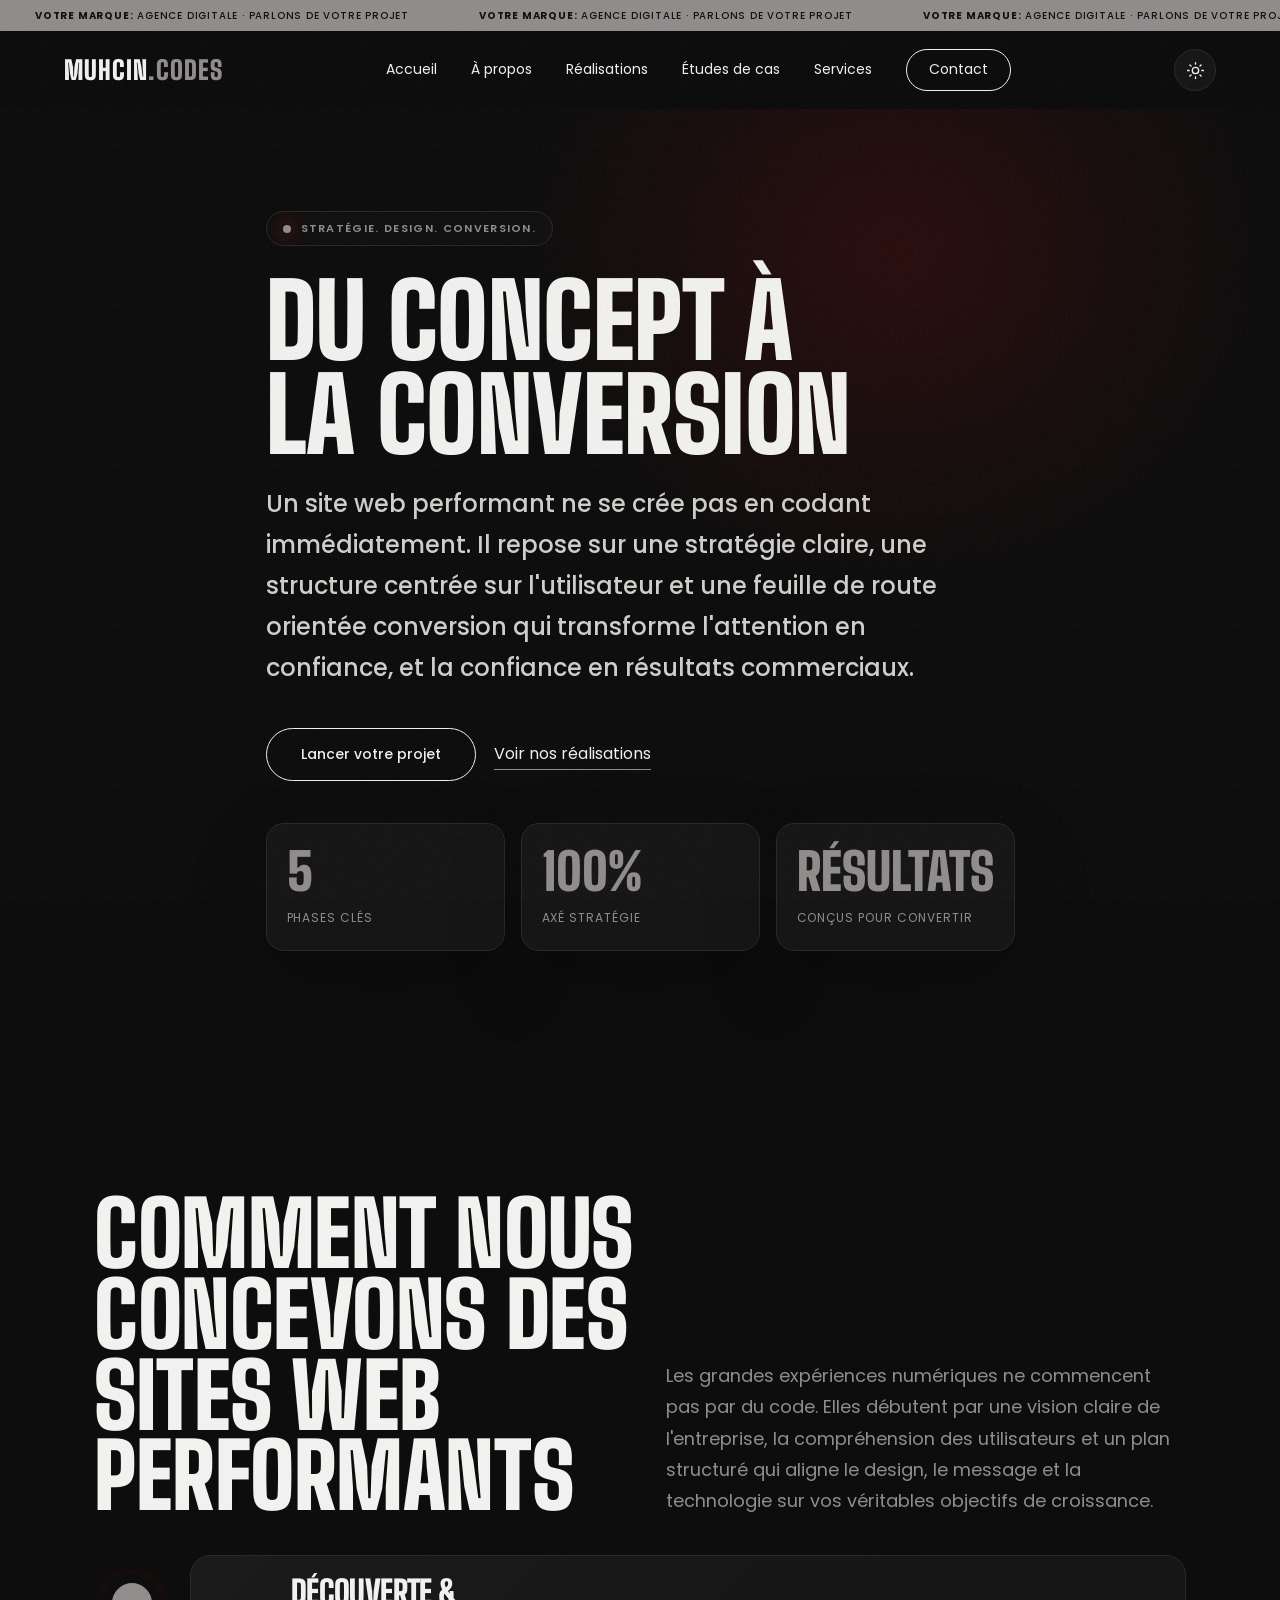
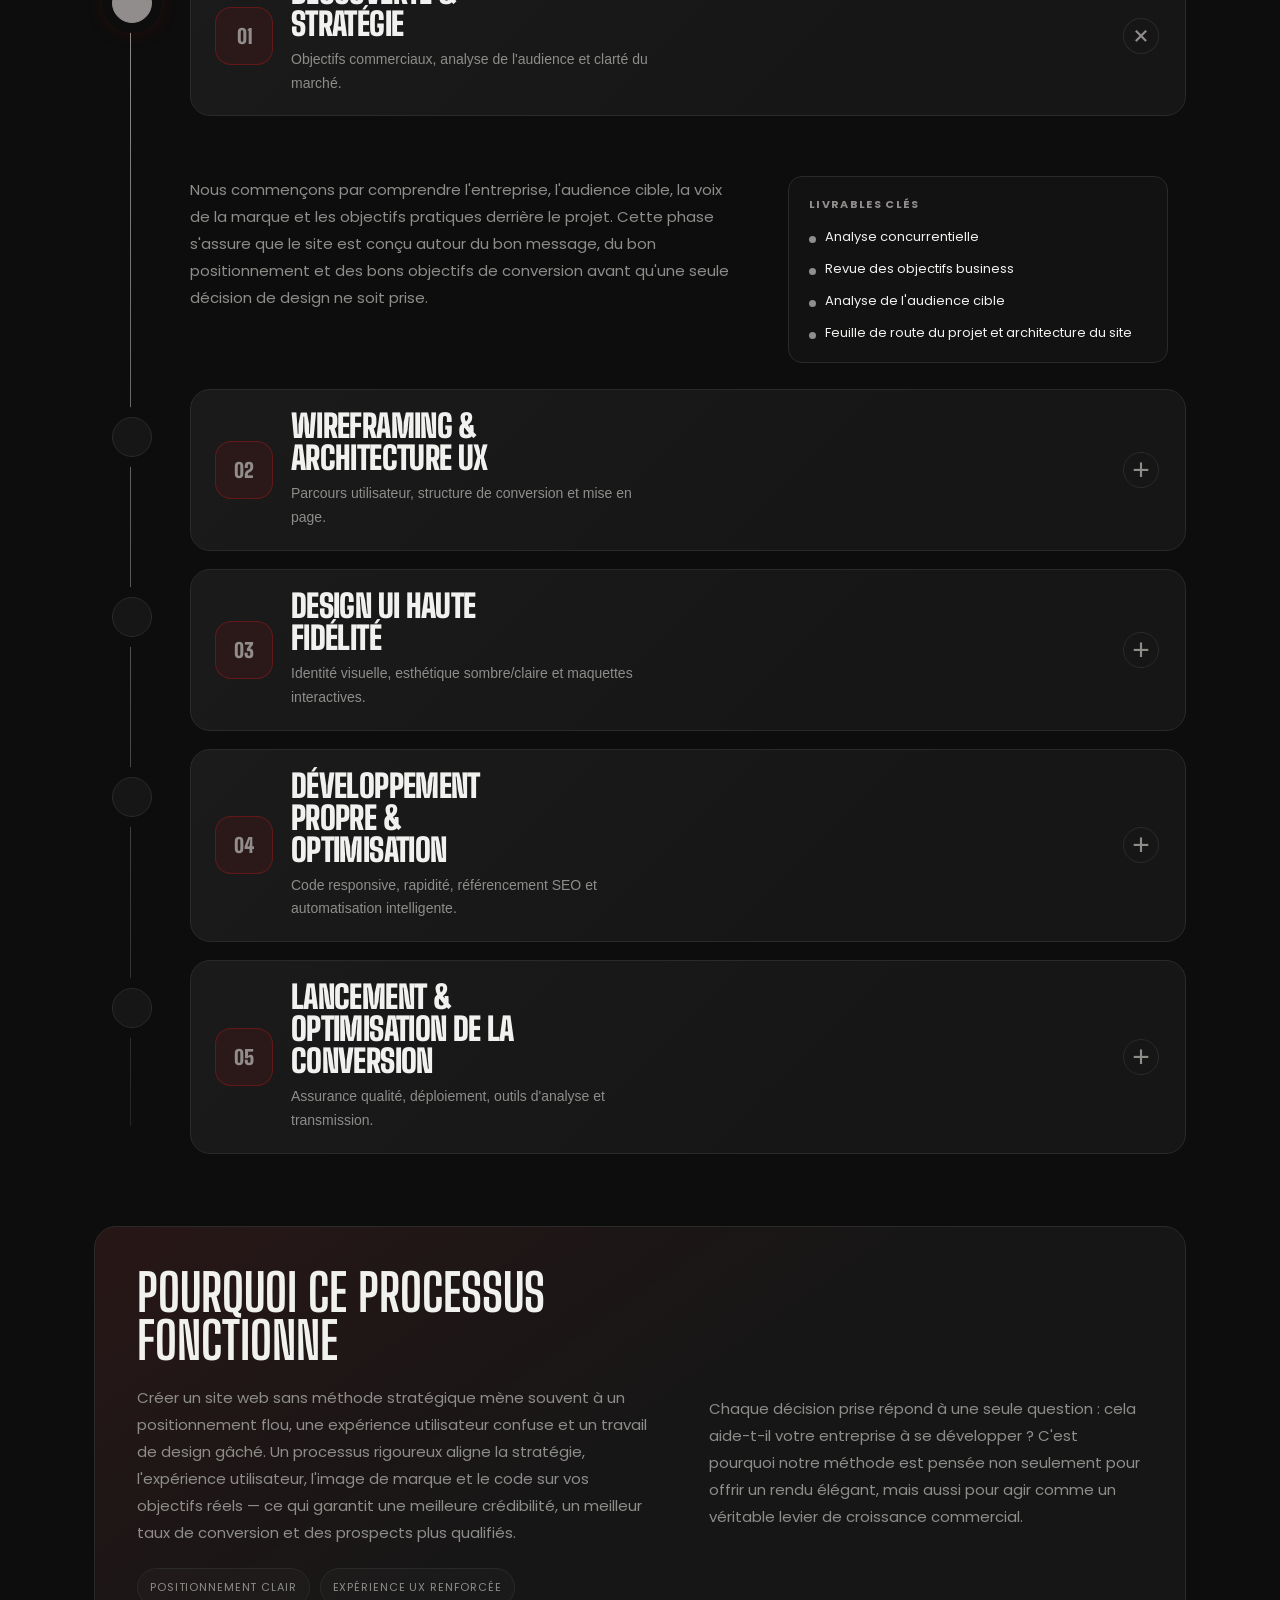
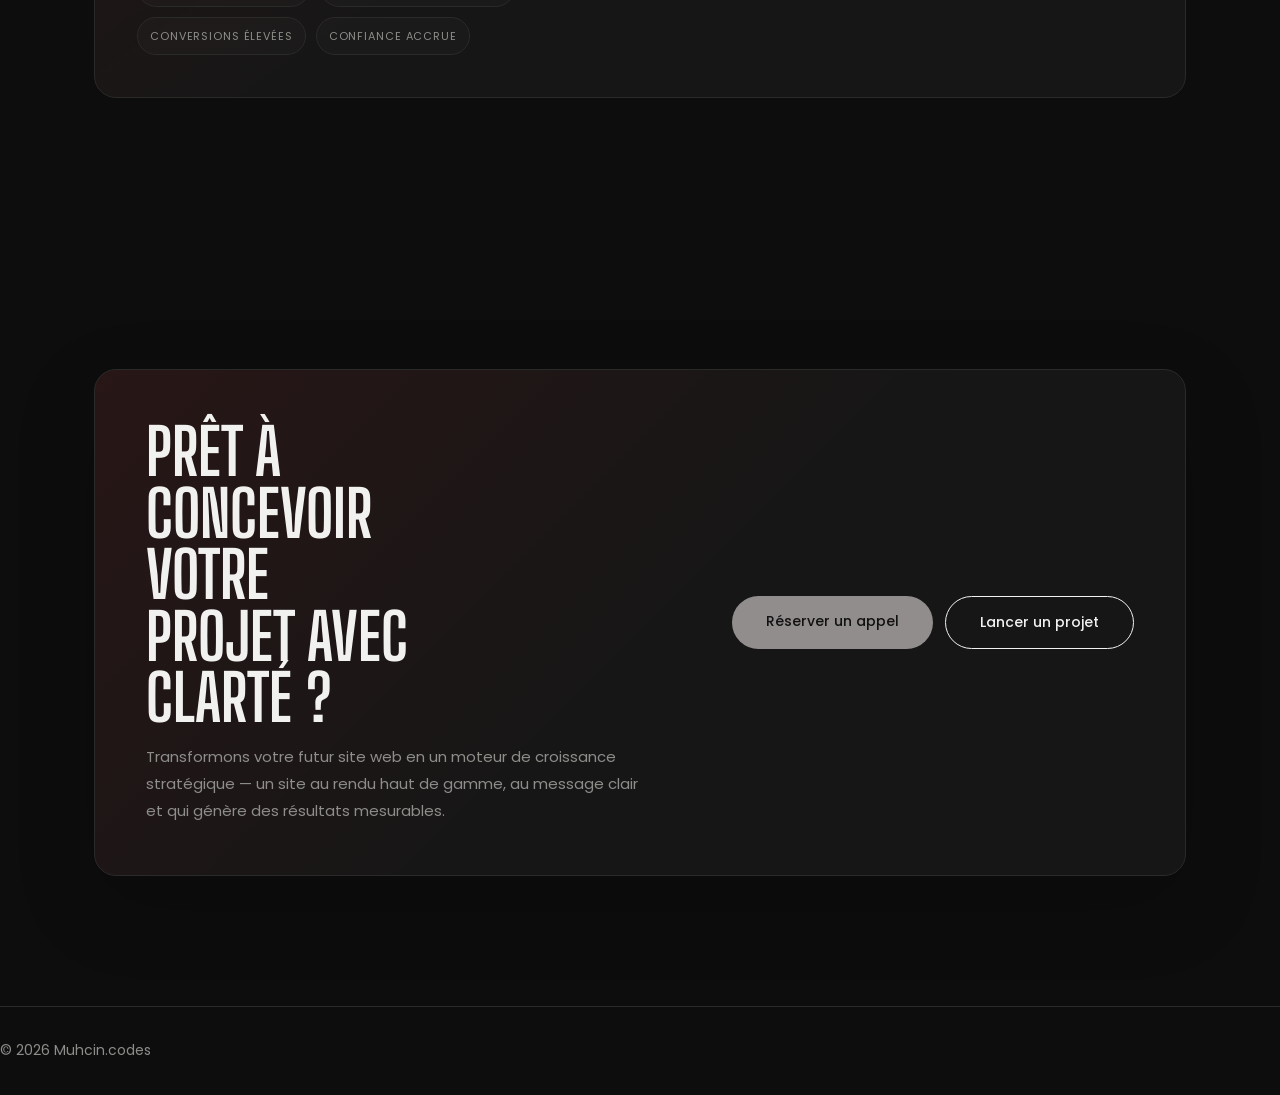
==== commit 3353c0f8: "fixing leng" ====
--- a/our-process.html
+++ b/our-process.html
@@ -569,16 +569,16 @@
 
   <div class="promo" aria-hidden="true">
     <div class="promo-track">
-      <span><b>YOUR BRAND:</b> DIGITAL AGENCY · LET'S TALK ABOUT YOUR PROJECT</span>
-      <span><b>YOUR BRAND:</b> DIGITAL AGENCY · LET'S TALK ABOUT YOUR PROJECT</span>
-      <span><b>YOUR BRAND:</b> DIGITAL AGENCY · LET'S TALK ABOUT YOUR PROJECT</span>
-      <span><b>YOUR BRAND:</b> DIGITAL AGENCY · LET'S TALK ABOUT YOUR PROJECT</span>
+      <span><b>VOTRE MARQUE:</b> AGENCE DIGITALE · PARLONS DE VOTRE PROJET</span>
+      <span><b>VOTRE MARQUE:</b> AGENCE DIGITALE · PARLONS DE VOTRE PROJET</span>
+      <span><b>VOTRE MARQUE:</b> AGENCE DIGITALE · PARLONS DE VOTRE PROJET</span>
+      <span><b>VOTRE MARQUE:</b> AGENCE DIGITALE · PARLONS DE VOTRE PROJET</span>
     </div>
   </div>
 
   <header class="header">
     <a class="logo" href="index.html">Muhcin<span>.codes</span></a>
-    <nav id="nav" aria-label="Main navigation">
+    <nav id="nav" aria-label="Navigation principale">
       <a href="index.html#top">Accueil</a>
       <a href="index.html#about">À propos</a>
       <a href="index.html#works">Réalisations</a>
@@ -586,7 +586,7 @@
       <a href="index.html#services">Services</a>
       <a href="index.html#contact" class="nav-cta">Contact</a>
     </nav>
-    <button class="theme-toggle" type="button" aria-label="Activate light/dark theme" title="Activate light/dark theme">
+    <button class="theme-toggle" type="button" aria-label="Activer le thème clair/sombre" title="Activer le thème clair/sombre">
       <svg class="theme-icon theme-icon-sun" viewBox="0 0 24 24" aria-hidden="true">
         <circle cx="12" cy="12" r="4"></circle>
         <path d="M12 2v2m0 16v2M4.93 4.93l1.42 1.42m11.3 11.3 1.42 1.42M2 12h2m16 0h2M4.93 19.07l1.42-1.42m11.3-11.3 1.42-1.42"></path>
@@ -595,33 +595,33 @@
         <path d="M20.9 13A8.5 8.5 0 0 1 11 3.1 8.5 8.5 0 1 0 20.9 13Z"></path>
       </svg>
     </button>
-    <button class="burger" aria-controls="nav" aria-expanded="false" aria-label="Open the menu"><span></span></button>
+    <button class="burger" aria-controls="nav" aria-expanded="false" aria-label="Ouvrir le menu"><span></span></button>
   </header>
 
   <main class="process-page">
     <section class="process-hero">
       <div class="page-shell process-hero-inner">
-        <span class="eyebrow">Strategy. Design. Conversion.</span>
-        <h1>From Concept to Conversions</h1>
-        <p class="lead">A successful website is not built by jumping straight into code. It is built with a clear strategy, a user-first structure, and a conversion-focused roadmap that turns attention into trust and trust into business results.</p>
+        <span class="eyebrow">Stratégie. Design. Conversion.</span>
+        <h1>Du concept à la conversion</h1>
+        <p class="lead">Un site web performant ne se crée pas en codant immédiatement. Il repose sur une stratégie claire, une structure centrée sur l'utilisateur et une feuille de route orientée conversion qui transforme l'attention en confiance, et la confiance en résultats commerciaux.</p>
 
         <div class="process-actions">
-          <a class="btn btn-outline" href="index.html#contact">Start your project</a>
-          <a class="link" href="index.html#works">See our work</a>
+          <a class="btn btn-outline" href="index.html#contact">Lancer votre projet</a>
+          <a class="link" href="index.html#works">Voir nos réalisations</a>
         </div>
 
-        <div class="stats-grid" aria-label="Process performance stats">
+        <div class="stats-grid" aria-label="Statistiques du processus de conception">
           <div class="stat-card">
             <strong>5</strong>
-            <span>core phases</span>
+            <span>phases clés</span>
           </div>
           <div class="stat-card">
             <strong>100%</strong>
-            <span>strategy-first</span>
+            <span>axé stratégie</span>
           </div>
           <div class="stat-card">
-            <strong>Results</strong>
-            <span>built to convert</span>
+            <strong>Résultats</strong>
+            <span>conçus pour convertir</span>
           </div>
         </div>
       </div>
@@ -629,32 +629,32 @@
 
     <section class="process-section page-shell">
       <div class="section-head">
-        <h2 class="title-xxl">How we build high-performing websites</h2>
-        <p>Great digital experiences do not start with code. They begin with business clarity, user understanding, and a structured plan that aligns design, messaging, and technology around your actual growth goals.</p>
+        <h2 class="title-xxl">Comment nous concevons des sites web performants</h2>
+        <p>Les grandes expériences numériques ne commencent pas par du code. Elles débutent par une vision claire de l'entreprise, la compréhension des utilisateurs et un plan structuré qui aligne le design, le message et la technologie sur vos véritables objectifs de croissance.</p>
       </div>
 
-      <div class="timeline" aria-label="Process workflow timeline">
+      <div class="timeline" aria-label="Chronologie du processus de travail">
         <article class="phase-card active">
           <button class="phase-header" type="button" aria-expanded="true">
             <span class="phase-badge">01</span>
             <span class="phase-copy">
               <span>
-                <h3>Discovery &amp; Strategy</h3>
-                <p>Business goals, audience insight, and market clarity.</p>
+                <h3>Découverte &amp; Stratégie</h3>
+                <p>Objectifs commerciaux, analyse de l'audience et clarté du marché.</p>
               </span>
               <span class="phase-toggle" aria-hidden="true">+</span>
             </span>
           </button>
           <div class="phase-panel">
             <div class="phase-content">
-              <p>We begin by understanding the business, the target audience, the brand voice, and the practical objectives behind the project. This phase makes sure the website is designed around the right message, the right positioning, and the right conversion goals before a single design decision is made.</p>
+              <p>Nous commençons par comprendre l'entreprise, l'audience cible, la voix de la marque et les objectifs pratiques derrière le projet. Cette phase s'assure que le site est conçu autour du bon message, du bon positionnement et des bons objectifs de conversion avant qu'une seule décision de design ne soit prise.</p>
               <div class="deliverables">
-                <h4>Key deliverables</h4>
+                <h4>Livrables clés</h4>
                 <ul>
-                  <li>Competitor research</li>
-                  <li>Business goals review</li>
-                  <li>Target audience analysis</li>
-                  <li>Project roadmap and site architecture</li>
+                  <li>Analyse concurrentielle</li>
+                  <li>Revue des objectifs business</li>
+                  <li>Analyse de l'audience cible</li>
+                  <li>Feuille de route du projet et architecture du site</li>
                 </ul>
               </div>
             </div>
@@ -666,22 +666,22 @@
             <span class="phase-badge">02</span>
             <span class="phase-copy">
               <span>
-                <h3>Wireframing &amp; UX Architecture</h3>
-                <p>User flow, conversion structure, and page layout.</p>
+                <h3>Wireframing &amp; Architecture UX</h3>
+                <p>Parcours utilisateur, structure de conversion et mise en page.</p>
               </span>
               <span class="phase-toggle" aria-hidden="true">+</span>
             </span>
           </button>
           <div class="phase-panel">
             <div class="phase-content">
-              <p>Once the strategy is clear, we define the user journey and page structure. We map the navigation, conversion points, and key call-to-actions so the experience feels intuitive and drives decision-making naturally instead of relying on decoration alone.</p>
+              <p>Une fois la stratégie clarifiée, nous définissons le parcours utilisateur et la structure des pages. Nous cartographions la navigation, les points de conversion et les appels à l'action clés afin de rendre l'expérience intuitive et de susciter naturellement la prise de décision, plutôt que de reposer sur de la simple décoration.</p>
               <div class="deliverables">
-                <h4>Key deliverables</h4>
+                <h4>Livrables clés</h4>
                 <ul>
-                  <li>Low-fidelity wireframes</li>
-                  <li>User flow map</li>
-                  <li>Core page structure</li>
-                  <li>Conversion-focused layout plan</li>
+                  <li>Wireframes basse fidélité</li>
+                  <li>Cartographie du parcours utilisateur</li>
+                  <li>Structure essentielle des pages</li>
+                  <li>Plan de mise en page axé sur la conversion</li>
                 </ul>
               </div>
             </div>
@@ -693,22 +693,22 @@
             <span class="phase-badge">03</span>
             <span class="phase-copy">
               <span>
-                <h3>High-Fidelity UI Design</h3>
-                <p>Visual branding, dark/light aesthetics, and interactive mockups.</p>
+                <h3>Design UI Haute Fidélité</h3>
+                <p>Identité visuelle, esthétique sombre/claire et maquettes interactives.</p>
               </span>
               <span class="phase-toggle" aria-hidden="true">+</span>
             </span>
           </button>
           <div class="phase-panel">
             <div class="phase-content">
-              <p>We turn the strategy into a premium visual identity with refined typography, layout hierarchy, motion, and modern UI patterns. The design is crafted to communicate trust, authority, and clarity while remaining responsive across desktop, tablet, and mobile experiences.</p>
+              <p>Nous transformons la stratégie en une identité visuelle haut de gamme grâce à une typographie soignée, une hiérarchie claire, des animations fluides et des composants UI modernes. Le design est conçu pour inspirer confiance et clarté, tout en restant parfaitement adaptatif sur ordinateur, tablette et mobile.</p>
               <div class="deliverables">
-                <h4>Key deliverables</h4>
+                <h4>Livrables clés</h4>
                 <ul>
-                  <li>High-fidelity UI mockups</li>
-                  <li>Interactive prototype</li>
-                  <li>Brand visual system</li>
-                  <li>Dark/light mode design adaptation</li>
+                  <li>Maquettes UI haute fidélité</li>
+                  <li>Prototype interactif</li>
+                  <li>Système visuel de marque</li>
+                  <li>Adaptation du design en mode sombre/clair</li>
                 </ul>
               </div>
             </div>
@@ -720,22 +720,22 @@
             <span class="phase-badge">04</span>
             <span class="phase-copy">
               <span>
-                <h3>Clean Development &amp; Optimization</h3>
-                <p>Responsive code, speed, SEO, and smart automation.</p>
+                <h3>Développement Propre &amp; Optimisation</h3>
+                <p>Code responsive, rapidité, référencement SEO et automatisation intelligente.</p>
               </span>
               <span class="phase-toggle" aria-hidden="true">+</span>
             </span>
           </button>
           <div class="phase-panel">
             <div class="phase-content">
-              <p>Once the design is approved, we translate it into clean, scalable, and fast-performing code. We prioritize responsive layouts, SEO fundamentals, performance, security, and practical integrations such as WhatsApp lead flows, lead forms, and booking functionality.</p>
+              <p>Une fois le design validé, nous le traduisons en un code propre, évolutif et ultra-rapide. Nous accordons la priorité aux affichages adaptatifs, au référencement naturel (SEO), à la vitesse, à la sécurité et à l'intégration d'outils pratiques comme la redirection des leads vers WhatsApp et les formulaires de réservation.</p>
               <div class="deliverables">
-                <h4>Key deliverables</h4>
+                <h4>Livrables clés</h4>
                 <ul>
-                  <li>Clean front-end development</li>
-                  <li>Responsive cross-browser implementation</li>
-                  <li>Speed and performance optimization</li>
-                  <li>WhatsApp and form automation</li>
+                  <li>Développement front-end propre</li>
+                  <li>Compatibilité multi-navigateurs et mobile</li>
+                  <li>Optimisation de la vitesse et des performances</li>
+                  <li>Automatisation des formulaires et de WhatsApp</li>
                 </ul>
               </div>
             </div>
@@ -747,22 +747,22 @@
             <span class="phase-badge">05</span>
             <span class="phase-copy">
               <span>
-                <h3>Launch &amp; Conversion Optimization</h3>
-                <p>QA, deployment, analytics, and handover.</p>
+                <h3>Lancement &amp; Optimisation de la Conversion</h3>
+                <p>Assurance qualité, déploiement, outils d'analyse et transmission.</p>
               </span>
               <span class="phase-toggle" aria-hidden="true">+</span>
             </span>
           </button>
           <div class="phase-panel">
             <div class="phase-content">
-              <p>Before launch, we run quality assurance checks, test interactions, confirm technical stability, and prepare the site for deployment. After launch, we configure analytics, validate tracking, and provide a clear handover so your team can manage and optimize the website with confidence.</p>
+              <p>Avant la mise en ligne, nous effectuons des tests de qualité approfondis, vérifions toutes les interactions, assurons la stabilité technique et préparons le site au déploiement. Après le lancement, nous configurons les outils d'analyse, validons le suivi des conversions et assurons une transmission claire pour que vous puissiez gérer le site en toute autonomie.</p>
               <div class="deliverables">
-                <h4>Key deliverables</h4>
+                <h4>Livrables clés</h4>
                 <ul>
-                  <li>QA testing report</li>
-                  <li>Live deployment</li>
-                  <li>Analytics and tracking setup</li>
-                  <li>Client walkthrough and handover guide</li>
+                  <li>Rapport de tests d'assurance qualité (QA)</li>
+                  <li>Mise en ligne &amp; déploiement</li>
+                  <li>Configuration du suivi analytique</li>
+                  <li>Guide de prise en main et formation client</li>
                 </ul>
               </div>
             </div>
@@ -772,18 +772,18 @@
 
       <div class="why-we-do-it">
         <div>
-          <h3>Why this process works</h3>
-          <p>Building a website without a strategic process often leads to weak positioning, confusing user journeys, and wasted design effort. A disciplined flow aligns strategy, UX, branding, and code around your real business goals — which means stronger trust, better conversion, and more qualified leads.</p>
-          <div class="pill-list" aria-label="Process benefits">
-            <span class="pill">Clear positioning</span>
-            <span class="pill">Stronger UX</span>
-            <span class="pill">Higher conversions</span>
-            <span class="pill">More trust</span>
+          <h3>Pourquoi ce processus fonctionne</h3>
+          <p>Créer un site web sans méthode stratégique mène souvent à un positionnement flou, une expérience utilisateur confuse et un travail de design gâché. Un processus rigoureux aligne la stratégie, l'expérience utilisateur, l'image de marque et le code sur vos objectifs réels — ce qui garantit une meilleure crédibilité, un meilleur taux de conversion et des prospects plus qualifiés.</p>
+          <div class="pill-list" aria-label="Avantages de la méthode">
+            <span class="pill">Positionnement clair</span>
+            <span class="pill">Expérience UX renforcée</span>
+            <span class="pill">Conversions élevées</span>
+            <span class="pill">Confiance accrue</span>
           </div>
         </div>
 
         <div>
-          <p>Every decision we make is tied to one question: does this help the business grow? That is why the process is designed not only to look premium, but also to perform like a true sales asset.</p>
+          <p>Chaque décision prise répond à une seule question : cela aide-t-il votre entreprise à se développer ? C'est pourquoi notre méthode est pensée non seulement pour offrir un rendu élégant, mais aussi pour agir comme un véritable levier de croissance commercial.</p>
         </div>
       </div>
     </section>
@@ -791,12 +791,12 @@
     <section class="cta-wrap page-shell">
       <div class="cta-box">
         <div>
-          <h3>Ready to build with clarity?</h3>
-          <p>Let’s turn your next website into a strategic growth engine — one that looks premium, communicates clearly, and drives measurable business results.</p>
+          <h3>Prêt à concevoir votre projet avec clarté ?</h3>
+          <p>Transformons votre futur site web en un moteur de croissance stratégique — un site au rendu haut de gamme, au message clair et qui génère des résultats mesurables.</p>
         </div>
         <div class="cta-actions">
-          <a class="btn btn-solid" href="https://wa.me/212690461515" target="_blank" rel="noopener noreferrer">Book a call</a>
-          <a class="btn btn-outline-light" href="index.html#contact">Start a project</a>
+          <a class="btn btn-solid" href="https://wa.me/212690461515" target="_blank" rel="noopener noreferrer">Réserver un appel</a>
+          <a class="btn btn-outline-light" href="index.html#contact">Lancer un projet</a>
         </div>
       </div>
     </section>
@@ -804,7 +804,7 @@
 
   <footer class="wrap footer">
     <p>© <span id="year"></span> Muhcin.codes</p>
-    <div class="footer-socials" aria-label="Social links">
+    <div class="footer-socials" aria-label="Liens réseaux sociaux">
       <a href="https://www.instagram.com/muhcin.dev" target="_blank" rel="noopener noreferrer" aria-label="Instagram">
         <svg viewBox="0 0 24 24" aria-hidden="true"><rect x="3" y="3" width="18" height="18" rx="5"></rect><circle cx="12" cy="12" r="4"></circle><circle class="instagram-dot" cx="17.5" cy="6.5" r="1"></circle></svg>
       </a>
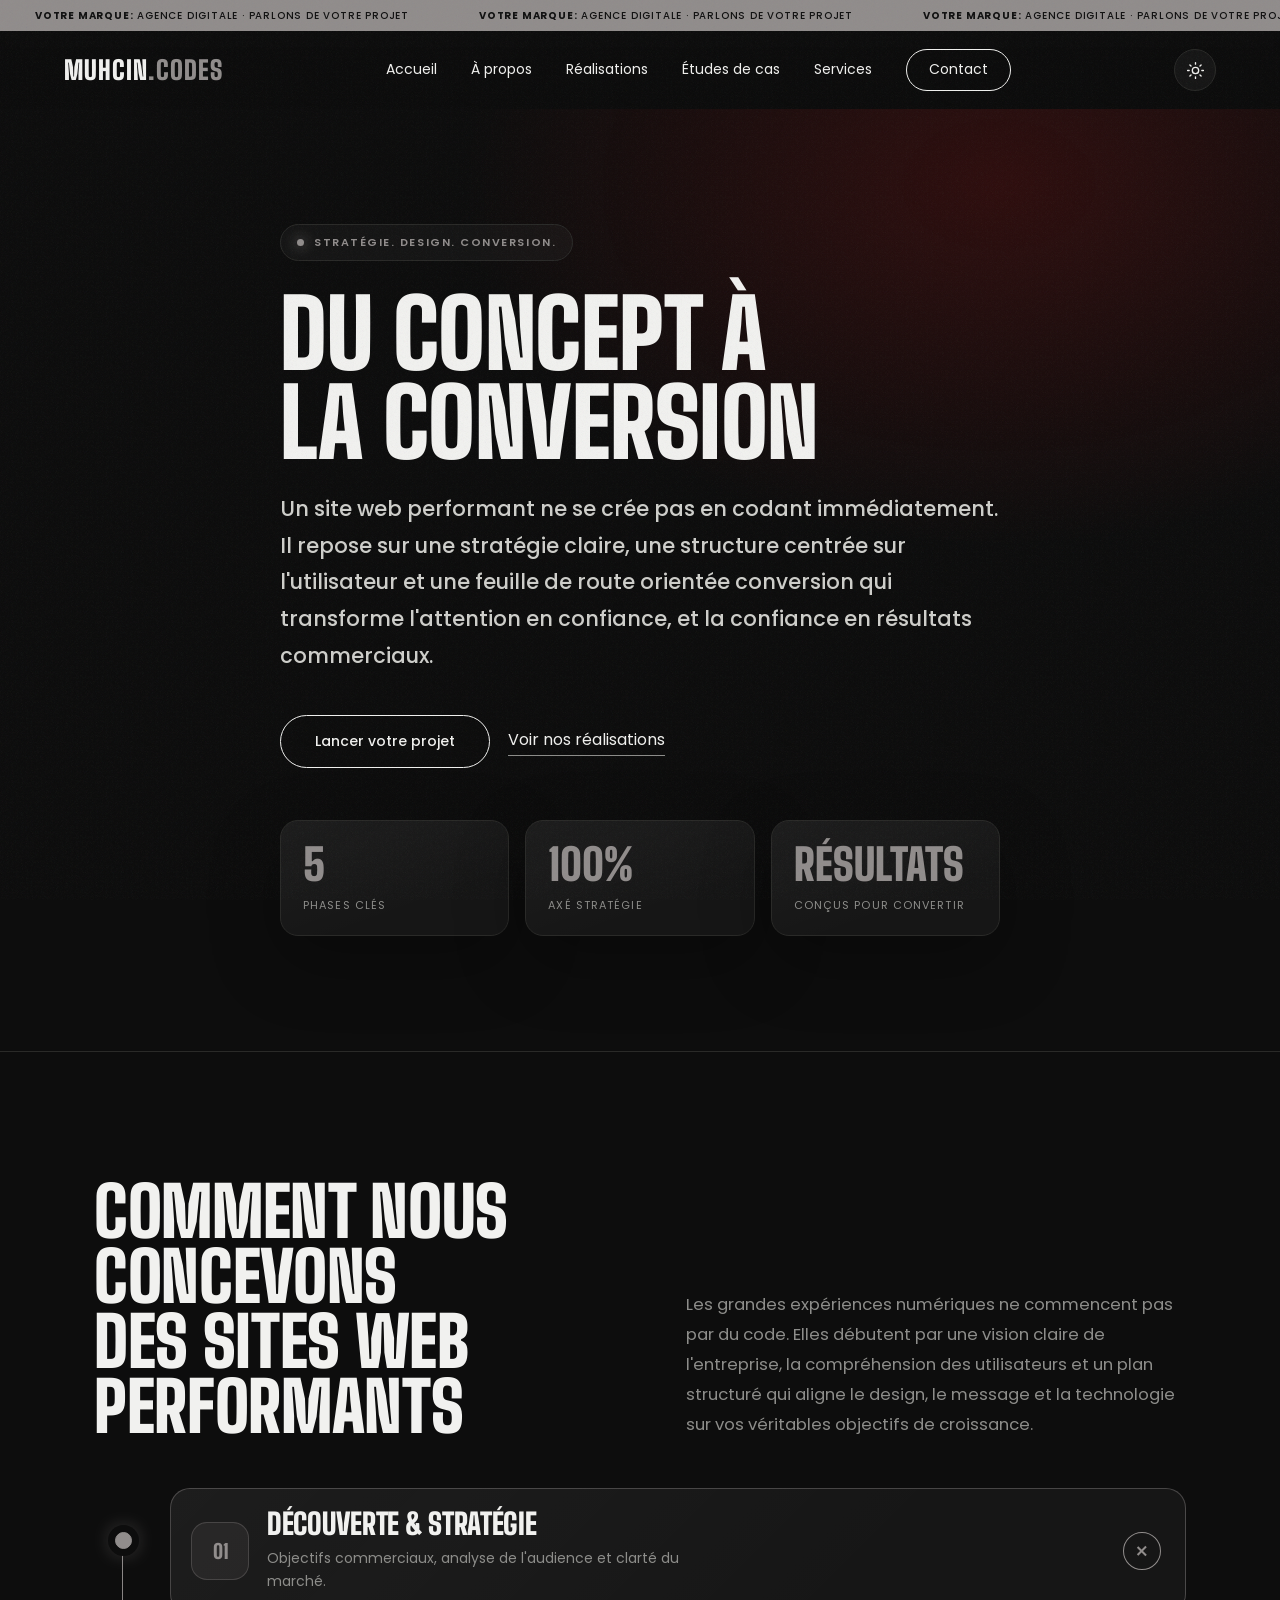
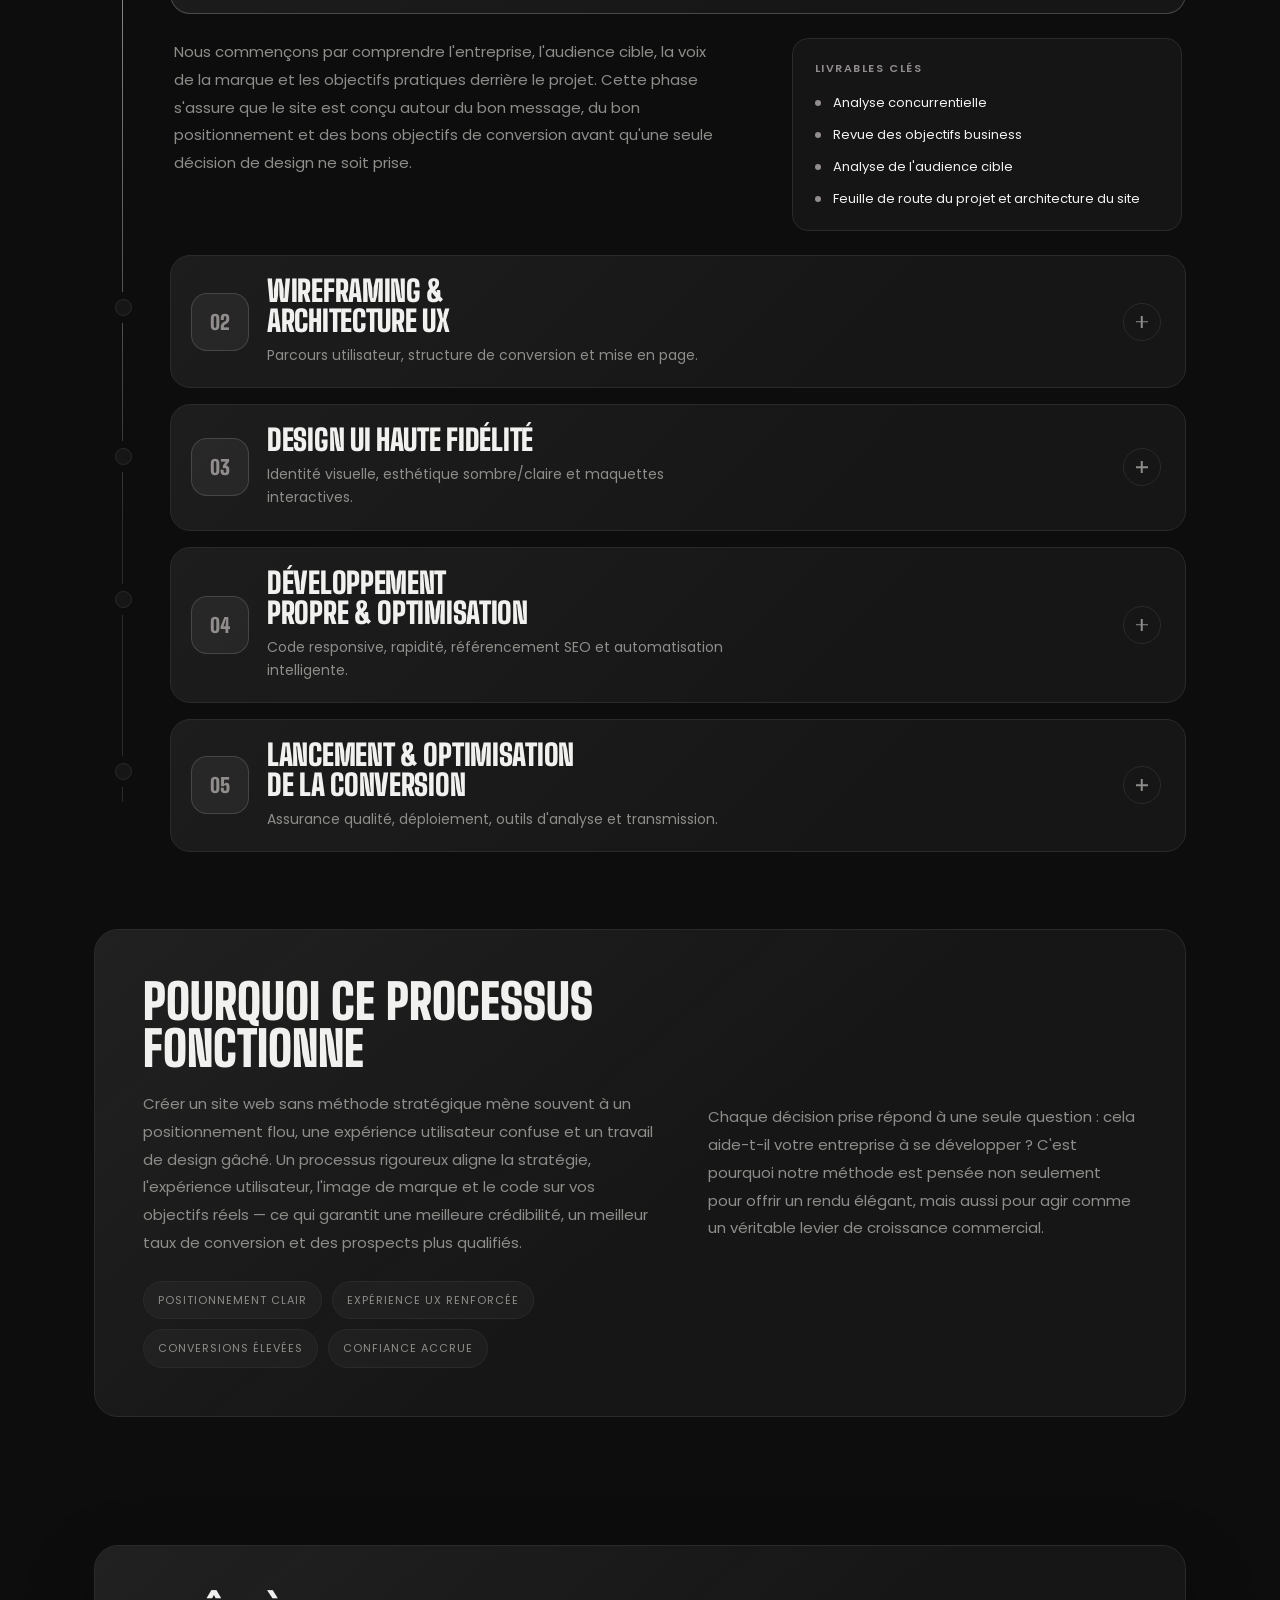
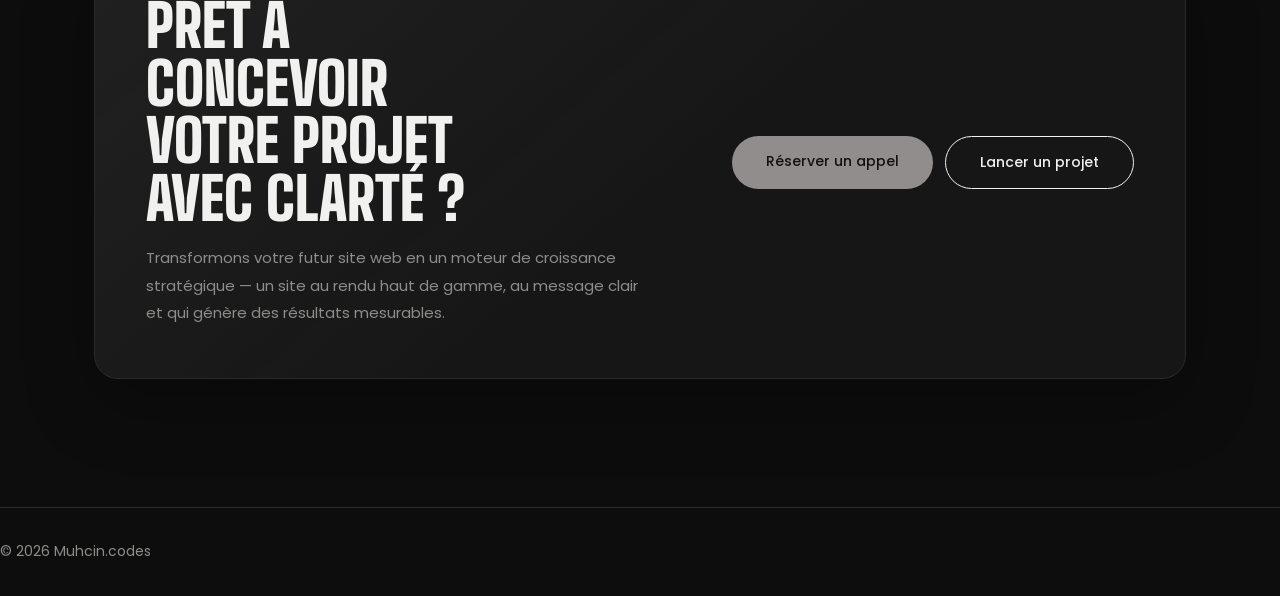
==== commit 373a8873: "fi the style of the 2end page" ====
--- a/our-process.html
+++ b/our-process.html
@@ -11,556 +11,146 @@
   <link rel="stylesheet" href="style.css">
   <link rel="icon" type="image/png" href="logos/logo.jpeg">
   <style>
-    :root {
-      --process-panel: rgba(255, 255, 255, 0.02);
-      --process-line: rgba(255, 255, 255, 0.08);
-      --process-shadow: 0 28px 80px rgba(0, 0, 0, 0.18);
-      --red: #ff1a1a;
-    }
-
-    :root[data-theme="light"] {
-      --process-panel: rgba(17, 17, 17, 0.02);
-      --process-line: rgba(17, 17, 17, 0.08);
-      --process-shadow: 0 24px 64px rgba(28, 20, 15, 0.08);
-    }
-
-    body {
-      background: var(--bg);
-      color: var(--fg);
-    }
-
+    /* Page tokens: fall back gracefully if style.css does not define a variable */
     .process-page {
-      position: relative;
-      overflow: hidden;
-      text-align: left;
-    }
-
-    .process-page .page-shell {
-      max-width: 1220px;
-      margin: 0 auto;
-      padding-inline: var(--pad);
-    }
-
-    /* Desktop alignment: all body copy stays left aligned for a clean, professional look */
-    .process-page p,
-    .process-page li,
-    .process-page h1,
-    .process-page h2,
-    .process-page h3,
-    .process-page h4,
-    .process-page .lead,
-    .process-page .section-head p,
-    .process-page .phase-copy p,
-    .process-page .phase-content p,
-    .process-page .deliverables li,
-    .process-page .why-we-do-it p,
-    .process-page .cta-box p,
-    .process-page .stat-card span {
-      text-align: left;
-    }
-
+      --ac: var(--accent, #ff1a1a);
+      --surface: var(--bg2, #111114);
+      --hair: var(--line, rgba(255,255,255,.1));
+      --soft: rgba(255,255,255,.03);
+      --txt: var(--fg, #f5f5f7);
+      --dim: var(--muted, #9b9ba6);
+      --head-font: var(--head, 'Big Shoulders Display', sans-serif);
+      --shadow: 0 24px 70px rgba(0,0,0,.28);
+      --ease: cubic-bezier(.2,.8,.2,1);
+      --r: 20px;
+      position: relative; overflow: hidden; text-align: left;
+    }
+    :root[data-theme="light"] .process-page { --soft: rgba(17,17,17,.035); --shadow: 0 22px 60px rgba(28,20,15,.10); }
+    .process-page :is(h1,h2,h3,h4,p,li,span) { text-align: left; }
+    .process-page .page-shell { max-width: 1220px; margin: 0 auto; padding-inline: var(--pad, clamp(20px, 4vw, 48px)); }
+    .process-page :is(a,button):focus-visible { outline: 2px solid var(--ac); outline-offset: 3px; }
+
+    /* Hero */
     .process-hero {
-      position: relative;
-      min-height: 680px;
-      display: flex;
-      align-items: center;
-      background: radial-gradient(ellipse at 70% 15%, rgba(255, 26, 26, 0.12), transparent 30%), var(--bg);
-    }
-
-    .process-hero-inner {
-      position: relative;
-      z-index: 1;
-      padding-top: clamp(60px, 8vw, 110px);
-      padding-bottom: clamp(60px, 8vw, 110px);
-    }
-
+      position: relative; display: flex; align-items: center; min-height: min(680px, 90svh);
+      background: radial-gradient(ellipse 60% 55% at 78% 8%, rgba(255,26,26,.14), transparent 70%), var(--bg, #0a0a0b);
+      border-bottom: 1px solid var(--hair);
+    }
+    .process-hero-inner { padding-block: clamp(64px, 9vw, 120px); }
     .eyebrow {
-      display: inline-flex;
-      align-items: center;
-      gap: 10px;
-      padding: 7px 16px;
-      border: 1px solid var(--line);
-      border-radius: 999px;
-      color: var(--accent);
-      background: rgba(255, 255, 255, 0.01);
-      font-size: 11px;
-      font-weight: 600;
-      letter-spacing: 0.12em;
-      text-transform: uppercase;
-    }
-
-    .eyebrow::before {
-      content: "";
-      width: 8px;
-      height: 8px;
-      border-radius: 50%;
-      background: var(--accent);
-      box-shadow: 0 0 18px rgba(255, 26, 26, 0.8);
-    }
-
-    .process-hero h1 {
-      margin-top: 28px;
-      font-size: clamp(56px, 8vw, 164px);
-      max-width: 14ch;
-      text-wrap: balance;
-    }
-
-    .process-hero .lead {
-      max-width: 730px;
-      margin-top: 22px;
-      font-size: clamp(17px, 2vw, 24px);
-      line-height: 1.7;
-      color: var(--hero-copy);
-    }
-
-    .process-actions {
-      display: flex;
-      flex-wrap: wrap;
-      gap: 18px;
-      align-items: center;
-      margin-top: 36px;
-    }
-
-    .stats-grid {
-      display: grid;
-      grid-template-columns: repeat(3, minmax(0, 1fr));
-      gap: 16px;
-      margin-top: 42px;
-    }
-
+      display: inline-flex; align-items: center; gap: 10px; padding: 8px 16px;
+      border: 1px solid var(--hair); border-radius: 999px; background: var(--soft);
+      color: var(--ac); font-size: 11px; font-weight: 600; letter-spacing: .14em; text-transform: uppercase;
+    }
+    .eyebrow::before { content: ""; width: 7px; height: 7px; border-radius: 50%; background: var(--ac); box-shadow: 0 0 14px var(--ac); }
+    .process-hero h1 { margin-top: 28px; max-width: 13ch; font-size: clamp(44px, 7.4vw, 112px); line-height: .94; text-wrap: balance; }
+    .process-hero .lead { max-width: 720px; margin-top: 24px; font-size: clamp(16px, 1.7vw, 21px); line-height: 1.75; color: var(--hero-copy, var(--dim)); }
+    .process-actions { display: flex; flex-wrap: wrap; gap: 18px; align-items: center; margin-top: 36px; }
+    .stats-grid { display: grid; grid-template-columns: repeat(3, minmax(0,1fr)); gap: 16px; margin-top: 52px; }
     .stat-card {
-      padding: 22px 20px;
-      border: 1px solid var(--line);
-      border-radius: 18px;
-      background: var(--bg2);
-      box-shadow: var(--process-shadow);
-    }
-
-    .stat-card strong {
-      display: block;
-      font-family: var(--head);
-      font-size: clamp(30px, 4vw, 52px);
-      font-weight: 900;
-      line-height: 1;
-      text-transform: uppercase;
-      color: var(--accent);
-    }
-
-    .stat-card span {
-      display: block;
-      margin-top: 10px;
-      font-size: 12px;
-      letter-spacing: 0.08em;
-      text-transform: uppercase;
-      color: var(--muted);
-    }
-
-    .process-section {
-      padding-block: clamp(70px, 11vw, 150px);
-    }
-
-    .section-head {
-      display: flex;
-      justify-content: space-between;
-      align-items: end;
-      gap: 24px;
-      margin-bottom: 38px;
-    }
-
-    .section-head h2 {
-      max-width: 12ch;
-      font-size: clamp(46px, 7vw, 118px);
-      line-height: 0.9;
-    }
-
-    .section-head p {
-      max-width: 520px;
-      color: var(--muted);
-      font-size: clamp(15px, 1.4vw, 18px);
-      line-height: 1.75;
-    }
-
-    .timeline {
-      position: relative;
-      margin-top: 18px;
-      display: grid;
-      gap: 18px;
-    }
-
+      padding: 22px 22px 20px; border: 1px solid var(--hair); border-radius: 18px;
+      background: linear-gradient(160deg, var(--soft), transparent 70%), var(--surface); box-shadow: var(--shadow);
+    }
+    .stat-card strong { display: block; font: 900 clamp(28px, 3.4vw, 46px)/1 var(--head-font); text-transform: uppercase; color: var(--ac); overflow-wrap: anywhere; }
+    .stat-card span { display: block; margin-top: 10px; font-size: 11px; letter-spacing: .1em; text-transform: uppercase; color: var(--dim); }
+
+    /* Section header */
+    .process-section { padding-block: clamp(72px, 10vw, 140px); }
+    .section-head { display: flex; justify-content: space-between; align-items: end; gap: 28px 48px; margin-bottom: 48px; }
+    .section-head h2 { max-width: 14ch; font-size: clamp(36px, 5.4vw, 84px); line-height: .94; text-wrap: balance; }
+    .section-head p { max-width: 500px; color: var(--dim); font-size: clamp(15px, 1.3vw, 17px); line-height: 1.8; }
+
+    /* Timeline */
+    .timeline { --x: 28px; --pl: 76px; position: relative; display: grid; gap: 16px; }
     .timeline::before {
-      content: "";
-      position: absolute;
-      left: 36px;
-      top: 28px;
-      bottom: 28px;
-      width: 1px;
-      background: linear-gradient(to bottom, var(--accent), rgba(255, 255, 255, 0.1));
-    }
-
-    .phase-card {
-      position: relative;
-      padding-left: 96px;
-    }
-
+      content: ""; position: absolute; left: var(--x); top: 50px; bottom: 50px; width: 1px;
+      background: linear-gradient(to bottom, var(--ac), var(--hair) 70%);
+    }
+    .phase-card { position: relative; padding-left: var(--pl); }
     .phase-card::before {
-      content: "";
-      position: absolute;
-      left: 18px;
-      top: 28px;
-      width: 38px;
-      height: 38px;
-      border-radius: 50%;
-      background: var(--bg2);
-      border: 1px solid var(--line);
-      box-shadow: 0 0 0 10px var(--bg);
-      z-index: 1;
-    }
-
-    .phase-card.active::before {
-      background: var(--accent);
-      border-color: var(--accent);
-      box-shadow: 0 0 0 10px var(--bg), 0 0 25px rgba(255, 26, 26, 0.35);
-    }
-
-    .phase-card.active .phase-panel {
-      max-height: 420px;
-      opacity: 1;
-      padding-top: 18px;
-      margin-top: 18px;
-      pointer-events: auto;
-    }
-
-    .phase-card.active .phase-toggle {
-      transform: rotate(45deg);
-      color: var(--accent);
-    }
-
+      content: ""; position: absolute; left: calc(var(--x) - 7px); top: 44px; width: 15px; height: 15px; z-index: 1;
+      border-radius: 50%; background: var(--surface); border: 1px solid var(--hair);
+      box-shadow: 0 0 0 7px var(--bg, #0a0a0b); transition: background .3s, border-color .3s, box-shadow .3s;
+    }
+    .phase-card.active::before { background: var(--ac); border-color: var(--ac); box-shadow: 0 0 0 7px var(--bg, #0a0a0b), 0 0 22px var(--ac); }
+    .phase-title { margin: 0; font: inherit; }
     .phase-header {
-      display: flex;
-      align-items: center;
-      gap: 18px;
-      width: 100%;
-      padding: 20px 26px 20px 24px;
-      border: 1px solid var(--line);
-      border-radius: 20px;
-      background: linear-gradient(135deg, var(--process-panel), transparent 70%), var(--bg2);
-      color: var(--fg);
-      text-align: left;
-      cursor: pointer;
-      transition: transform 0.25s ease, border-color 0.25s ease, box-shadow 0.25s ease;
-    }
-
-    .phase-header:hover {
-      transform: translateY(-2px);
-      border-color: var(--hover-border);
-      box-shadow: var(--process-shadow);
-    }
-
+      display: flex; align-items: center; gap: 18px; width: 100%; padding: 20px 24px 20px 20px;
+      border: 1px solid var(--hair); border-radius: var(--r); color: var(--txt); font: inherit; text-align: left; cursor: pointer;
+      background: linear-gradient(135deg, var(--soft), transparent 70%), var(--surface);
+      transition: transform .3s var(--ease), border-color .3s, box-shadow .3s;
+    }
+    .phase-header:hover { transform: translateY(-2px); border-color: color-mix(in srgb, var(--ac) 45%, transparent); box-shadow: var(--shadow); }
+    .phase-card.active .phase-header { border-color: color-mix(in srgb, var(--ac) 40%, transparent); }
     .phase-badge {
-      display: grid;
-      place-items: center;
-      flex: none;
-      width: 58px;
-      height: 58px;
-      border-radius: 16px;
-      background: rgba(255, 26, 26, 0.08);
-      border: 1px solid rgba(255, 26, 26, 0.26);
-      color: var(--accent);
-      font: 900 20px/1 var(--head);
-      text-transform: uppercase;
-    }
-
-    .phase-copy {
-      display: flex;
-      flex: 1;
-      align-items: center;
-      justify-content: space-between;
-      gap: 18px;
-      min-width: 0;
-    }
-
-    .phase-copy h3 {
-      font: 900 clamp(22px, 2.5vw, 38px)/1 var(--head);
-      letter-spacing: -0.02em;
-      text-transform: uppercase;
-      max-width: 14ch;
-    }
-
-    .phase-copy p {
-      margin-top: 8px;
-      max-width: 46ch;
-      color: var(--muted);
-      font-size: 14px;
-      line-height: 1.7;
-    }
-
+      display: grid; place-items: center; flex: none; width: 58px; height: 58px; border-radius: 16px;
+      background: color-mix(in srgb, var(--ac) 10%, transparent); border: 1px solid color-mix(in srgb, var(--ac) 30%, transparent);
+      color: var(--ac); font: 900 20px/1 var(--head-font); font-variant-numeric: tabular-nums;
+    }
+    .phase-copy { display: block; flex: 1; min-width: 0; }
+    .phase-name { display: block; max-width: 22ch; font: 900 clamp(21px, 2.3vw, 34px)/1.02 var(--head-font); letter-spacing: -.01em; text-transform: uppercase; text-wrap: balance; }
+    .phase-desc { display: block; margin-top: 8px; max-width: 52ch; color: var(--dim); font: 400 14px/1.65 'Poppins', sans-serif; }
     .phase-toggle {
-      display: grid;
-      place-items: center;
-      flex: none;
-      width: 36px;
-      height: 36px;
-      border: 1px solid var(--line);
-      border-radius: 50%;
-      font-size: 30px;
-      line-height: 1;
-      color: var(--muted);
-      transition: transform 0.25s ease, color 0.25s ease, border-color 0.25s ease;
-    }
-
+      position: relative; flex: none; width: 38px; height: 38px; border: 1px solid var(--hair); border-radius: 50%;
+      color: var(--dim); transition: transform .35s var(--ease), color .3s, border-color .3s;
+    }
+    .phase-toggle::before, .phase-toggle::after { content: ""; position: absolute; inset: 50% auto auto 50%; width: 12px; height: 1.5px; background: currentColor; transform: translate(-50%,-50%); }
+    .phase-toggle::after { transform: translate(-50%,-50%) rotate(90deg); }
+    .phase-card.active .phase-toggle { transform: rotate(45deg); color: var(--ac); border-color: var(--ac); }
+
+    /* Accordion panel: animates to its real height, never clips */
     .phase-panel {
-      max-height: 0;
-      opacity: 0;
-      overflow: hidden;
-      padding-top: 0;
-      margin-left: 0;
-      transition: max-height 0.38s ease, opacity 0.3s ease, margin 0.3s ease, padding 0.3s ease;
-      pointer-events: none;
-    }
-
-    .phase-content {
-      display: grid;
-      grid-template-columns: 1.2fr 0.8fr;
-      gap: clamp(20px, 3vw, 28px);
-      padding: 24px 18px 8px 0;
-    }
-
-    .phase-content p {
-      color: var(--muted);
-      font-size: 15px;
-      line-height: 1.8;
-      max-width: 60ch;
-    }
-
-    .deliverables {
-      padding: 18px 20px;
-      border: 1px solid var(--line);
-      border-radius: 14px;
-      background: rgba(255, 255, 255, 0.02);
-    }
-
-    .deliverables h4 {
-      margin-bottom: 12px;
-      font-size: 11px;
-      letter-spacing: 0.12em;
-      text-transform: uppercase;
-      color: var(--accent);
-    }
-
-    .deliverables ul {
-      list-style: none;
-      display: grid;
-      gap: 10px;
-    }
-
-    .deliverables li {
-      position: relative;
-      padding-left: 16px;
-      color: var(--fg);
-      font-size: 13px;
-      line-height: 1.7;
-    }
-
-    .deliverables li::before {
-      content: "";
-      position: absolute;
-      left: 0;
-      top: 10px;
-      width: 7px;
-      height: 7px;
-      border-radius: 50%;
-      background: var(--accent);
-    }
-
-    .why-we-do-it {
-      display: grid;
-      grid-template-columns: 1.2fr 1fr;
-      gap: clamp(24px, 4vw, 52px);
-      align-items: center;
-      margin-top: clamp(36px, 6vw, 72px);
-      padding: clamp(24px, 4vw, 42px);
-      border: 1px solid var(--line);
-      border-radius: 22px;
-      background: linear-gradient(145deg, rgba(255, 26, 26, 0.08), transparent 50%), var(--bg2);
-    }
-
-    .why-we-do-it h3 {
-      margin-bottom: 18px;
-      font-size: clamp(30px, 4vw, 56px);
-      line-height: 0.95;
-      font-family: var(--head);
-      text-transform: uppercase;
-    }
-
-    .why-we-do-it p {
-      color: var(--muted);
-      font-size: 15px;
-      line-height: 1.8;
-    }
-
-    .pill-list {
-      display: flex;
-      flex-wrap: wrap;
-      gap: 10px;
-      justify-content: flex-start;
-      margin-top: 22px;
-    }
-
-    .pill {
-      padding: 9px 12px;
-      border: 1px solid var(--line);
-      border-radius: 999px;
-      color: var(--muted);
-      font-size: 11px;
-      letter-spacing: 0.08em;
-      text-transform: uppercase;
-      background: rgba(255, 255, 255, 0.015);
-    }
-
-    .cta-wrap {
-      padding-block: clamp(70px, 11vw, 130px);
-    }
-
-    .cta-box {
-      display: grid;
-      grid-template-columns: 1.2fr auto;
-      align-items: center;
-      gap: 24px;
-      padding: clamp(26px, 4vw, 54px);
-      border: 1px solid var(--line);
-      border-radius: 22px;
-      background: linear-gradient(135deg, rgba(255, 26, 26, 0.08), transparent 55%), var(--bg2);
-      box-shadow: var(--process-shadow);
-    }
-
-    .cta-box h3 {
-      font-family: var(--head);
-      font-size: clamp(36px, 5vw, 78px);
-      text-transform: uppercase;
-      line-height: 0.96;
-      max-width: 10ch;
-    }
-
-    .cta-box p {
-      margin-top: 14px;
-      color: var(--muted);
-      max-width: 56ch;
-      font-size: 15px;
-      line-height: 1.8;
-    }
-
-    .cta-actions {
-      display: flex;
-      flex-wrap: wrap;
-      justify-content: flex-end;
-      gap: 12px;
-    }
-
-    .btn-outline-light {
-      border: 1px solid var(--fg);
-      color: var(--fg);
-    }
-
-    /* Mobile alignment: keep paragraph-heavy sections centered on tablet/mobile for readability */
+      display: grid; grid-template-rows: 0fr; visibility: hidden;
+      transition: grid-template-rows .5s var(--ease), visibility 0s .5s;
+    }
+    .phase-card.active .phase-panel { grid-template-rows: 1fr; visibility: visible; transition-delay: 0s; }
+    .phase-inner { min-height: 0; overflow: hidden; }
+    .phase-content { display: grid; grid-template-columns: 1.2fr .8fr; gap: clamp(20px, 3vw, 32px); padding: 24px 4px 8px; }
+    .phase-content p { max-width: 60ch; color: var(--dim); font-size: 15px; line-height: 1.85; }
+    .deliverables { padding: 20px 22px; border: 1px solid var(--hair); border-radius: 16px; background: var(--soft); }
+    .deliverables h4 { margin-bottom: 14px; color: var(--ac); font-size: 11px; font-weight: 600; letter-spacing: .14em; text-transform: uppercase; }
+    .deliverables ul { display: grid; gap: 10px; list-style: none; padding: 0; margin: 0; }
+    .deliverables li { position: relative; padding-left: 18px; color: var(--txt); font-size: 13px; line-height: 1.7; }
+    .deliverables li::before { content: ""; position: absolute; left: 0; top: .6em; width: 6px; height: 6px; border-radius: 50%; background: var(--ac); }
+
+    /* Why + CTA */
+    .why-we-do-it, .cta-box {
+      display: grid; align-items: center; border: 1px solid var(--hair); border-radius: 24px;
+      background: linear-gradient(140deg, color-mix(in srgb, var(--ac) 9%, transparent), transparent 55%), var(--surface);
+    }
+    .why-we-do-it { grid-template-columns: 1.2fr 1fr; gap: clamp(24px, 4vw, 56px); margin-top: clamp(40px, 6vw, 80px); padding: clamp(26px, 4vw, 48px); }
+    .why-we-do-it h3 { margin-bottom: 18px; font: 900 clamp(30px, 3.8vw, 54px)/.97 var(--head-font); text-transform: uppercase; }
+    .why-we-do-it p { color: var(--dim); font-size: 15px; line-height: 1.85; }
+    .pill-list { display: flex; flex-wrap: wrap; gap: 10px; margin-top: 24px; }
+    .pill { padding: 9px 14px; border: 1px solid var(--hair); border-radius: 999px; background: var(--soft); color: var(--dim); font-size: 11px; letter-spacing: .09em; text-transform: uppercase; }
+    .cta-wrap { padding-block: 0 clamp(72px, 10vw, 130px); }
+    .cta-box { grid-template-columns: 1.2fr auto; gap: 28px; padding: clamp(28px, 4vw, 56px); box-shadow: var(--shadow); }
+    .cta-box h3 { max-width: 12ch; font: 900 clamp(34px, 4.6vw, 70px)/.98 var(--head-font); text-transform: uppercase; text-wrap: balance; }
+    .cta-box p { max-width: 56ch; margin-top: 16px; color: var(--dim); font-size: 15px; line-height: 1.85; }
+    .cta-actions { display: flex; flex-wrap: wrap; justify-content: flex-end; gap: 12px; }
+    .btn-outline-light { border: 1px solid var(--txt); color: var(--txt); }
+
     @media (max-width: 991px) {
-      .process-page p,
-      .process-page li,
-      .process-page h1,
-      .process-page h2,
-      .process-page h3,
-      .process-page h4,
-      .process-page .lead,
-      .process-page .section-head p,
-      .process-page .phase-copy p,
-      .process-page .phase-content p,
-      .process-page .deliverables li,
-      .process-page .why-we-do-it p,
-      .process-page .cta-box p,
-      .process-page .stat-card span {
-        text-align: center;
-      }
-
-      .section-head {
-        flex-direction: column;
-        align-items: center;
-        text-align: center;
-      }
-
-      .process-hero {
-        text-align: center;
-      }
-
-      .process-actions,
-      .cta-actions,
-      .pill-list {
-        justify-content: center;
-      }
-
-      .phase-content,
-      .why-we-do-it,
-      .cta-box {
-        grid-template-columns: 1fr;
-      }
-
-      .cta-actions {
-        justify-content: center;
-      }
-    }
-
-    @media (max-width: 900px) {
-      .section-head {
-        flex-direction: column;
-        align-items: flex-start;
-      }
-
-      .phase-content,
-      .why-we-do-it,
-      .cta-box {
-        grid-template-columns: 1fr;
-      }
-
-      .cta-actions {
-        justify-content: flex-start;
-      }
-    }
-
-    @media (max-width: 680px) {
-      .stats-grid {
-        grid-template-columns: 1fr;
-      }
-
-      .phase-card {
-        padding-left: 40px;
-      }
-
-      .timeline::before {
-        left: 15px;
-      }
-
-      .phase-card::before {
-        left: 0;
-        top: 22px;
-      }
-
-      .phase-header {
-        align-items: flex-start;
-        padding: 18px 16px;
-      }
-
-      .phase-copy {
-        flex-direction: column;
-        align-items: flex-start;
-      }
-
-      .phase-badge {
-        width: 48px;
-        height: 48px;
-        font-size: 18px;
-      }
-
-      .process-hero {
-        min-height: 560px;
-      }
+      .section-head { flex-direction: column; align-items: flex-start; }
+      .why-we-do-it, .cta-box { grid-template-columns: 1fr; }
+      .cta-actions { justify-content: flex-start; }
+    }
+    @media (max-width: 720px) {
+      .stats-grid, .phase-content { grid-template-columns: 1fr; }
+      .timeline { --x: 12px; --pl: 38px; }
+      .timeline::before { top: 40px; bottom: 40px; }
+      .phase-card::before { top: 36px; }
+      .phase-header { align-items: flex-start; padding: 16px 14px; gap: 14px; }
+      .phase-badge { width: 46px; height: 46px; font-size: 17px; border-radius: 13px; }
+      .phase-toggle { width: 32px; height: 32px; }
+      .process-hero h1, .section-head h2, .phase-name, .cta-box h3 { max-width: none; }
+    }
+    @media (max-width: 520px) {
+      .process-actions, .cta-actions { flex-direction: column; align-items: stretch; }
+      .process-actions a, .cta-actions a { width: 100%; text-align: center; }
+    }
+    @media (prefers-reduced-motion: reduce) {
+      .process-page *, .process-page *::before { transition: none !important; }
     }
   </style>
 </head>
@@ -587,13 +177,8 @@
       <a href="index.html#contact" class="nav-cta">Contact</a>
     </nav>
     <button class="theme-toggle" type="button" aria-label="Activer le thème clair/sombre" title="Activer le thème clair/sombre">
-      <svg class="theme-icon theme-icon-sun" viewBox="0 0 24 24" aria-hidden="true">
-        <circle cx="12" cy="12" r="4"></circle>
-        <path d="M12 2v2m0 16v2M4.93 4.93l1.42 1.42m11.3 11.3 1.42 1.42M2 12h2m16 0h2M4.93 19.07l1.42-1.42m11.3-11.3 1.42-1.42"></path>
-      </svg>
-      <svg class="theme-icon theme-icon-moon" viewBox="0 0 24 24" aria-hidden="true">
-        <path d="M20.9 13A8.5 8.5 0 0 1 11 3.1 8.5 8.5 0 1 0 20.9 13Z"></path>
-      </svg>
+      <svg class="theme-icon theme-icon-sun" viewBox="0 0 24 24" aria-hidden="true"><circle cx="12" cy="12" r="4"></circle><path d="M12 2v2m0 16v2M4.93 4.93l1.42 1.42m11.3 11.3 1.42 1.42M2 12h2m16 0h2M4.93 19.07l1.42-1.42m11.3-11.3 1.42-1.42"></path></svg>
+      <svg class="theme-icon theme-icon-moon" viewBox="0 0 24 24" aria-hidden="true"><path d="M20.9 13A8.5 8.5 0 0 1 11 3.1 8.5 8.5 0 1 0 20.9 13Z"></path></svg>
     </button>
     <button class="burger" aria-controls="nav" aria-expanded="false" aria-label="Ouvrir le menu"><span></span></button>
   </header>
@@ -604,25 +189,14 @@
         <span class="eyebrow">Stratégie. Design. Conversion.</span>
         <h1>Du concept à la conversion</h1>
         <p class="lead">Un site web performant ne se crée pas en codant immédiatement. Il repose sur une stratégie claire, une structure centrée sur l'utilisateur et une feuille de route orientée conversion qui transforme l'attention en confiance, et la confiance en résultats commerciaux.</p>
-
         <div class="process-actions">
           <a class="btn btn-outline" href="index.html#contact">Lancer votre projet</a>
           <a class="link" href="index.html#works">Voir nos réalisations</a>
         </div>
-
         <div class="stats-grid" aria-label="Statistiques du processus de conception">
-          <div class="stat-card">
-            <strong>5</strong>
-            <span>phases clés</span>
-          </div>
-          <div class="stat-card">
-            <strong>100%</strong>
-            <span>axé stratégie</span>
-          </div>
-          <div class="stat-card">
-            <strong>Résultats</strong>
-            <span>conçus pour convertir</span>
-          </div>
+          <div class="stat-card"><strong>5</strong><span>phases clés</span></div>
+          <div class="stat-card"><strong>100%</strong><span>axé stratégie</span></div>
+          <div class="stat-card"><strong>Résultats</strong><span>conçus pour convertir</span></div>
         </div>
       </div>
     </section>
@@ -635,138 +209,73 @@
 
       <div class="timeline" aria-label="Chronologie du processus de travail">
         <article class="phase-card active">
-          <button class="phase-header" type="button" aria-expanded="true">
+          <h3 class="phase-title"><button class="phase-header" type="button" aria-expanded="true" aria-controls="phase-1">
             <span class="phase-badge">01</span>
-            <span class="phase-copy">
-              <span>
-                <h3>Découverte &amp; Stratégie</h3>
-                <p>Objectifs commerciaux, analyse de l'audience et clarté du marché.</p>
-              </span>
-              <span class="phase-toggle" aria-hidden="true">+</span>
-            </span>
-          </button>
-          <div class="phase-panel">
-            <div class="phase-content">
-              <p>Nous commençons par comprendre l'entreprise, l'audience cible, la voix de la marque et les objectifs pratiques derrière le projet. Cette phase s'assure que le site est conçu autour du bon message, du bon positionnement et des bons objectifs de conversion avant qu'une seule décision de design ne soit prise.</p>
-              <div class="deliverables">
-                <h4>Livrables clés</h4>
-                <ul>
-                  <li>Analyse concurrentielle</li>
-                  <li>Revue des objectifs business</li>
-                  <li>Analyse de l'audience cible</li>
-                  <li>Feuille de route du projet et architecture du site</li>
-                </ul>
-              </div>
-            </div>
-          </div>
+            <span class="phase-copy"><span class="phase-name">Découverte &amp; Stratégie</span><span class="phase-desc">Objectifs commerciaux, analyse de l'audience et clarté du marché.</span></span>
+            <span class="phase-toggle" aria-hidden="true"></span>
+          </button></h3>
+          <div class="phase-panel" id="phase-1"><div class="phase-inner"><div class="phase-content">
+            <p>Nous commençons par comprendre l'entreprise, l'audience cible, la voix de la marque et les objectifs pratiques derrière le projet. Cette phase s'assure que le site est conçu autour du bon message, du bon positionnement et des bons objectifs de conversion avant qu'une seule décision de design ne soit prise.</p>
+            <div class="deliverables"><h4>Livrables clés</h4><ul>
+              <li>Analyse concurrentielle</li><li>Revue des objectifs business</li><li>Analyse de l'audience cible</li><li>Feuille de route du projet et architecture du site</li>
+            </ul></div>
+          </div></div></div>
         </article>
 
         <article class="phase-card">
-          <button class="phase-header" type="button" aria-expanded="false">
+          <h3 class="phase-title"><button class="phase-header" type="button" aria-expanded="false" aria-controls="phase-2">
             <span class="phase-badge">02</span>
-            <span class="phase-copy">
-              <span>
-                <h3>Wireframing &amp; Architecture UX</h3>
-                <p>Parcours utilisateur, structure de conversion et mise en page.</p>
-              </span>
-              <span class="phase-toggle" aria-hidden="true">+</span>
-            </span>
-          </button>
-          <div class="phase-panel">
-            <div class="phase-content">
-              <p>Une fois la stratégie clarifiée, nous définissons le parcours utilisateur et la structure des pages. Nous cartographions la navigation, les points de conversion et les appels à l'action clés afin de rendre l'expérience intuitive et de susciter naturellement la prise de décision, plutôt que de reposer sur de la simple décoration.</p>
-              <div class="deliverables">
-                <h4>Livrables clés</h4>
-                <ul>
-                  <li>Wireframes basse fidélité</li>
-                  <li>Cartographie du parcours utilisateur</li>
-                  <li>Structure essentielle des pages</li>
-                  <li>Plan de mise en page axé sur la conversion</li>
-                </ul>
-              </div>
-            </div>
-          </div>
+            <span class="phase-copy"><span class="phase-name">Wireframing &amp; Architecture UX</span><span class="phase-desc">Parcours utilisateur, structure de conversion et mise en page.</span></span>
+            <span class="phase-toggle" aria-hidden="true"></span>
+          </button></h3>
+          <div class="phase-panel" id="phase-2"><div class="phase-inner"><div class="phase-content">
+            <p>Une fois la stratégie clarifiée, nous définissons le parcours utilisateur et la structure des pages. Nous cartographions la navigation, les points de conversion et les appels à l'action clés afin de rendre l'expérience intuitive et de susciter naturellement la prise de décision, plutôt que de reposer sur de la simple décoration.</p>
+            <div class="deliverables"><h4>Livrables clés</h4><ul>
+              <li>Wireframes basse fidélité</li><li>Cartographie du parcours utilisateur</li><li>Structure essentielle des pages</li><li>Plan de mise en page axé sur la conversion</li>
+            </ul></div>
+          </div></div></div>
         </article>
 
         <article class="phase-card">
-          <button class="phase-header" type="button" aria-expanded="false">
+          <h3 class="phase-title"><button class="phase-header" type="button" aria-expanded="false" aria-controls="phase-3">
             <span class="phase-badge">03</span>
-            <span class="phase-copy">
-              <span>
-                <h3>Design UI Haute Fidélité</h3>
-                <p>Identité visuelle, esthétique sombre/claire et maquettes interactives.</p>
-              </span>
-              <span class="phase-toggle" aria-hidden="true">+</span>
-            </span>
-          </button>
-          <div class="phase-panel">
-            <div class="phase-content">
-              <p>Nous transformons la stratégie en une identité visuelle haut de gamme grâce à une typographie soignée, une hiérarchie claire, des animations fluides et des composants UI modernes. Le design est conçu pour inspirer confiance et clarté, tout en restant parfaitement adaptatif sur ordinateur, tablette et mobile.</p>
-              <div class="deliverables">
-                <h4>Livrables clés</h4>
-                <ul>
-                  <li>Maquettes UI haute fidélité</li>
-                  <li>Prototype interactif</li>
-                  <li>Système visuel de marque</li>
-                  <li>Adaptation du design en mode sombre/clair</li>
-                </ul>
-              </div>
-            </div>
-          </div>
+            <span class="phase-copy"><span class="phase-name">Design UI Haute Fidélité</span><span class="phase-desc">Identité visuelle, esthétique sombre/claire et maquettes interactives.</span></span>
+            <span class="phase-toggle" aria-hidden="true"></span>
+          </button></h3>
+          <div class="phase-panel" id="phase-3"><div class="phase-inner"><div class="phase-content">
+            <p>Nous transformons la stratégie en une identité visuelle haut de gamme grâce à une typographie soignée, une hiérarchie claire, des animations fluides et des composants UI modernes. Le design est conçu pour inspirer confiance et clarté, tout en restant parfaitement adaptatif sur ordinateur, tablette et mobile.</p>
+            <div class="deliverables"><h4>Livrables clés</h4><ul>
+              <li>Maquettes UI haute fidélité</li><li>Prototype interactif</li><li>Système visuel de marque</li><li>Adaptation du design en mode sombre/clair</li>
+            </ul></div>
+          </div></div></div>
         </article>
 
         <article class="phase-card">
-          <button class="phase-header" type="button" aria-expanded="false">
+          <h3 class="phase-title"><button class="phase-header" type="button" aria-expanded="false" aria-controls="phase-4">
             <span class="phase-badge">04</span>
-            <span class="phase-copy">
-              <span>
-                <h3>Développement Propre &amp; Optimisation</h3>
-                <p>Code responsive, rapidité, référencement SEO et automatisation intelligente.</p>
-              </span>
-              <span class="phase-toggle" aria-hidden="true">+</span>
-            </span>
-          </button>
-          <div class="phase-panel">
-            <div class="phase-content">
-              <p>Une fois le design validé, nous le traduisons en un code propre, évolutif et ultra-rapide. Nous accordons la priorité aux affichages adaptatifs, au référencement naturel (SEO), à la vitesse, à la sécurité et à l'intégration d'outils pratiques comme la redirection des leads vers WhatsApp et les formulaires de réservation.</p>
-              <div class="deliverables">
-                <h4>Livrables clés</h4>
-                <ul>
-                  <li>Développement front-end propre</li>
-                  <li>Compatibilité multi-navigateurs et mobile</li>
-                  <li>Optimisation de la vitesse et des performances</li>
-                  <li>Automatisation des formulaires et de WhatsApp</li>
-                </ul>
-              </div>
-            </div>
-          </div>
+            <span class="phase-copy"><span class="phase-name">Développement Propre &amp; Optimisation</span><span class="phase-desc">Code responsive, rapidité, référencement SEO et automatisation intelligente.</span></span>
+            <span class="phase-toggle" aria-hidden="true"></span>
+          </button></h3>
+          <div class="phase-panel" id="phase-4"><div class="phase-inner"><div class="phase-content">
+            <p>Une fois le design validé, nous le traduisons en un code propre, évolutif et ultra-rapide. Nous accordons la priorité aux affichages adaptatifs, au référencement naturel (SEO), à la vitesse, à la sécurité et à l'intégration d'outils pratiques comme la redirection des leads vers WhatsApp et les formulaires de réservation.</p>
+            <div class="deliverables"><h4>Livrables clés</h4><ul>
+              <li>Développement front-end propre</li><li>Compatibilité multi-navigateurs et mobile</li><li>Optimisation de la vitesse et des performances</li><li>Automatisation des formulaires et de WhatsApp</li>
+            </ul></div>
+          </div></div></div>
         </article>
 
         <article class="phase-card">
-          <button class="phase-header" type="button" aria-expanded="false">
+          <h3 class="phase-title"><button class="phase-header" type="button" aria-expanded="false" aria-controls="phase-5">
             <span class="phase-badge">05</span>
-            <span class="phase-copy">
-              <span>
-                <h3>Lancement &amp; Optimisation de la Conversion</h3>
-                <p>Assurance qualité, déploiement, outils d'analyse et transmission.</p>
-              </span>
-              <span class="phase-toggle" aria-hidden="true">+</span>
-            </span>
-          </button>
-          <div class="phase-panel">
-            <div class="phase-content">
-              <p>Avant la mise en ligne, nous effectuons des tests de qualité approfondis, vérifions toutes les interactions, assurons la stabilité technique et préparons le site au déploiement. Après le lancement, nous configurons les outils d'analyse, validons le suivi des conversions et assurons une transmission claire pour que vous puissiez gérer le site en toute autonomie.</p>
-              <div class="deliverables">
-                <h4>Livrables clés</h4>
-                <ul>
-                  <li>Rapport de tests d'assurance qualité (QA)</li>
-                  <li>Mise en ligne &amp; déploiement</li>
-                  <li>Configuration du suivi analytique</li>
-                  <li>Guide de prise en main et formation client</li>
-                </ul>
-              </div>
-            </div>
-          </div>
+            <span class="phase-copy"><span class="phase-name">Lancement &amp; Optimisation de la Conversion</span><span class="phase-desc">Assurance qualité, déploiement, outils d'analyse et transmission.</span></span>
+            <span class="phase-toggle" aria-hidden="true"></span>
+          </button></h3>
+          <div class="phase-panel" id="phase-5"><div class="phase-inner"><div class="phase-content">
+            <p>Avant la mise en ligne, nous effectuons des tests de qualité approfondis, vérifions toutes les interactions, assurons la stabilité technique et préparons le site au déploiement. Après le lancement, nous configurons les outils d'analyse, validons le suivi des conversions et assurons une transmission claire pour que vous puissiez gérer le site en toute autonomie.</p>
+            <div class="deliverables"><h4>Livrables clés</h4><ul>
+              <li>Rapport de tests d'assurance qualité (QA)</li><li>Mise en ligne &amp; déploiement</li><li>Configuration du suivi analytique</li><li>Guide de prise en main et formation client</li>
+            </ul></div>
+          </div></div></div>
         </article>
       </div>
 
@@ -775,13 +284,9 @@
           <h3>Pourquoi ce processus fonctionne</h3>
           <p>Créer un site web sans méthode stratégique mène souvent à un positionnement flou, une expérience utilisateur confuse et un travail de design gâché. Un processus rigoureux aligne la stratégie, l'expérience utilisateur, l'image de marque et le code sur vos objectifs réels — ce qui garantit une meilleure crédibilité, un meilleur taux de conversion et des prospects plus qualifiés.</p>
           <div class="pill-list" aria-label="Avantages de la méthode">
-            <span class="pill">Positionnement clair</span>
-            <span class="pill">Expérience UX renforcée</span>
-            <span class="pill">Conversions élevées</span>
-            <span class="pill">Confiance accrue</span>
+            <span class="pill">Positionnement clair</span><span class="pill">Expérience UX renforcée</span><span class="pill">Conversions élevées</span><span class="pill">Confiance accrue</span>
           </div>
         </div>
-
         <div>
           <p>Chaque décision prise répond à une seule question : cela aide-t-il votre entreprise à se développer ? C'est pourquoi notre méthode est pensée non seulement pour offrir un rendu élégant, mais aussi pour agir comme un véritable levier de croissance commercial.</p>
         </div>
@@ -817,29 +322,25 @@
   <script src="script.js"></script>
   <script>
     document.addEventListener('DOMContentLoaded', function () {
-      const phaseCards = document.querySelectorAll('.phase-card');
-      const phaseButtons = document.querySelectorAll('.phase-header');
-
-      phaseButtons.forEach(function (button) {
-        button.addEventListener('click', function () {
-          const card = button.closest('.phase-card');
-          const isActive = card.classList.contains('active');
-
-          phaseCards.forEach(function (item) {
-            item.classList.remove('active');
-            item.querySelector('.phase-header').setAttribute('aria-expanded', 'false');
+      var cards = document.querySelectorAll('.phase-card');
+
+      cards.forEach(function (card) {
+        card.querySelector('.phase-header').addEventListener('click', function () {
+          var open = card.classList.contains('active');
+          cards.forEach(function (c) {
+            c.classList.remove('active');
+            c.querySelector('.phase-header').setAttribute('aria-expanded', 'false');
           });
-
-          if (!isActive) {
+          if (!open) {
             card.classList.add('active');
-            button.setAttribute('aria-expanded', 'true');
+            this.setAttribute('aria-expanded', 'true');
           }
         });
       });
 
-      const year = document.getElementById('year');
+      var year = document.getElementById('year');
       if (year) year.textContent = new Date().getFullYear();
     });
   </script>
 </body>
-</html>
+</html>
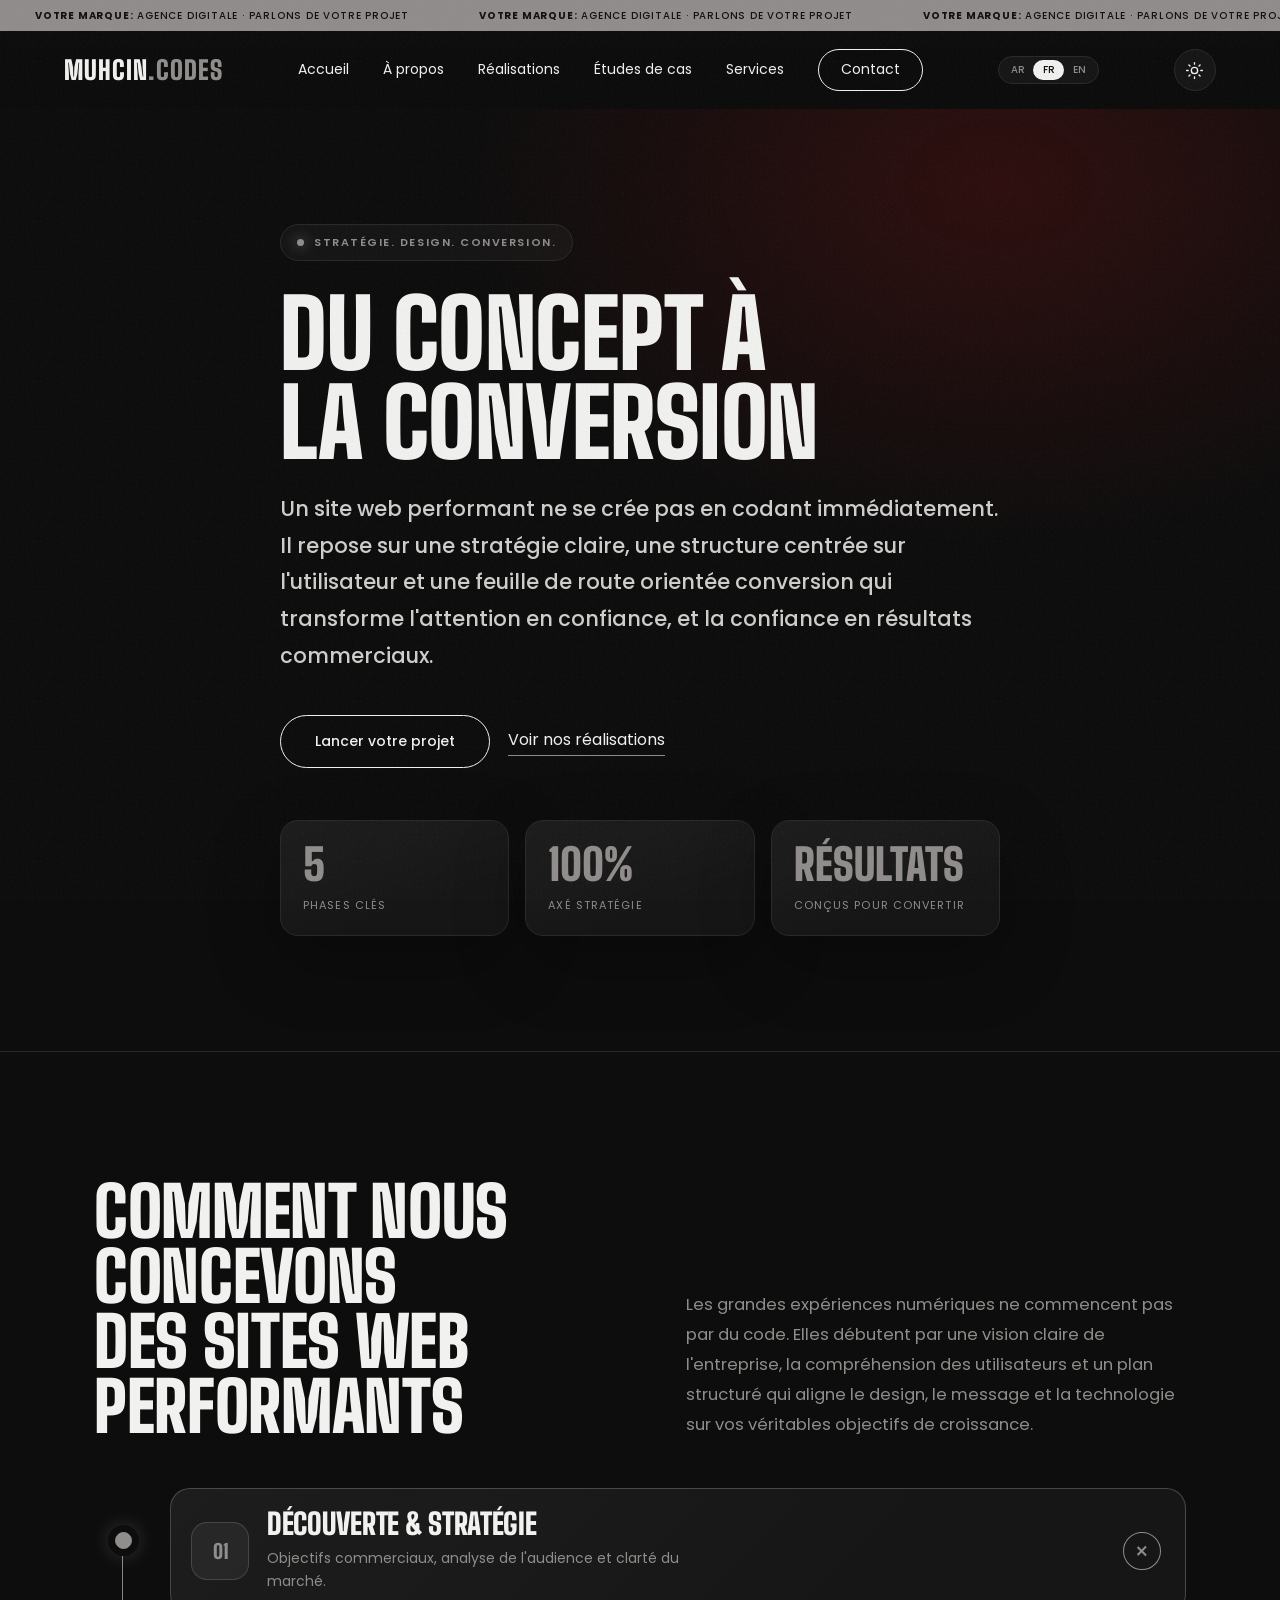
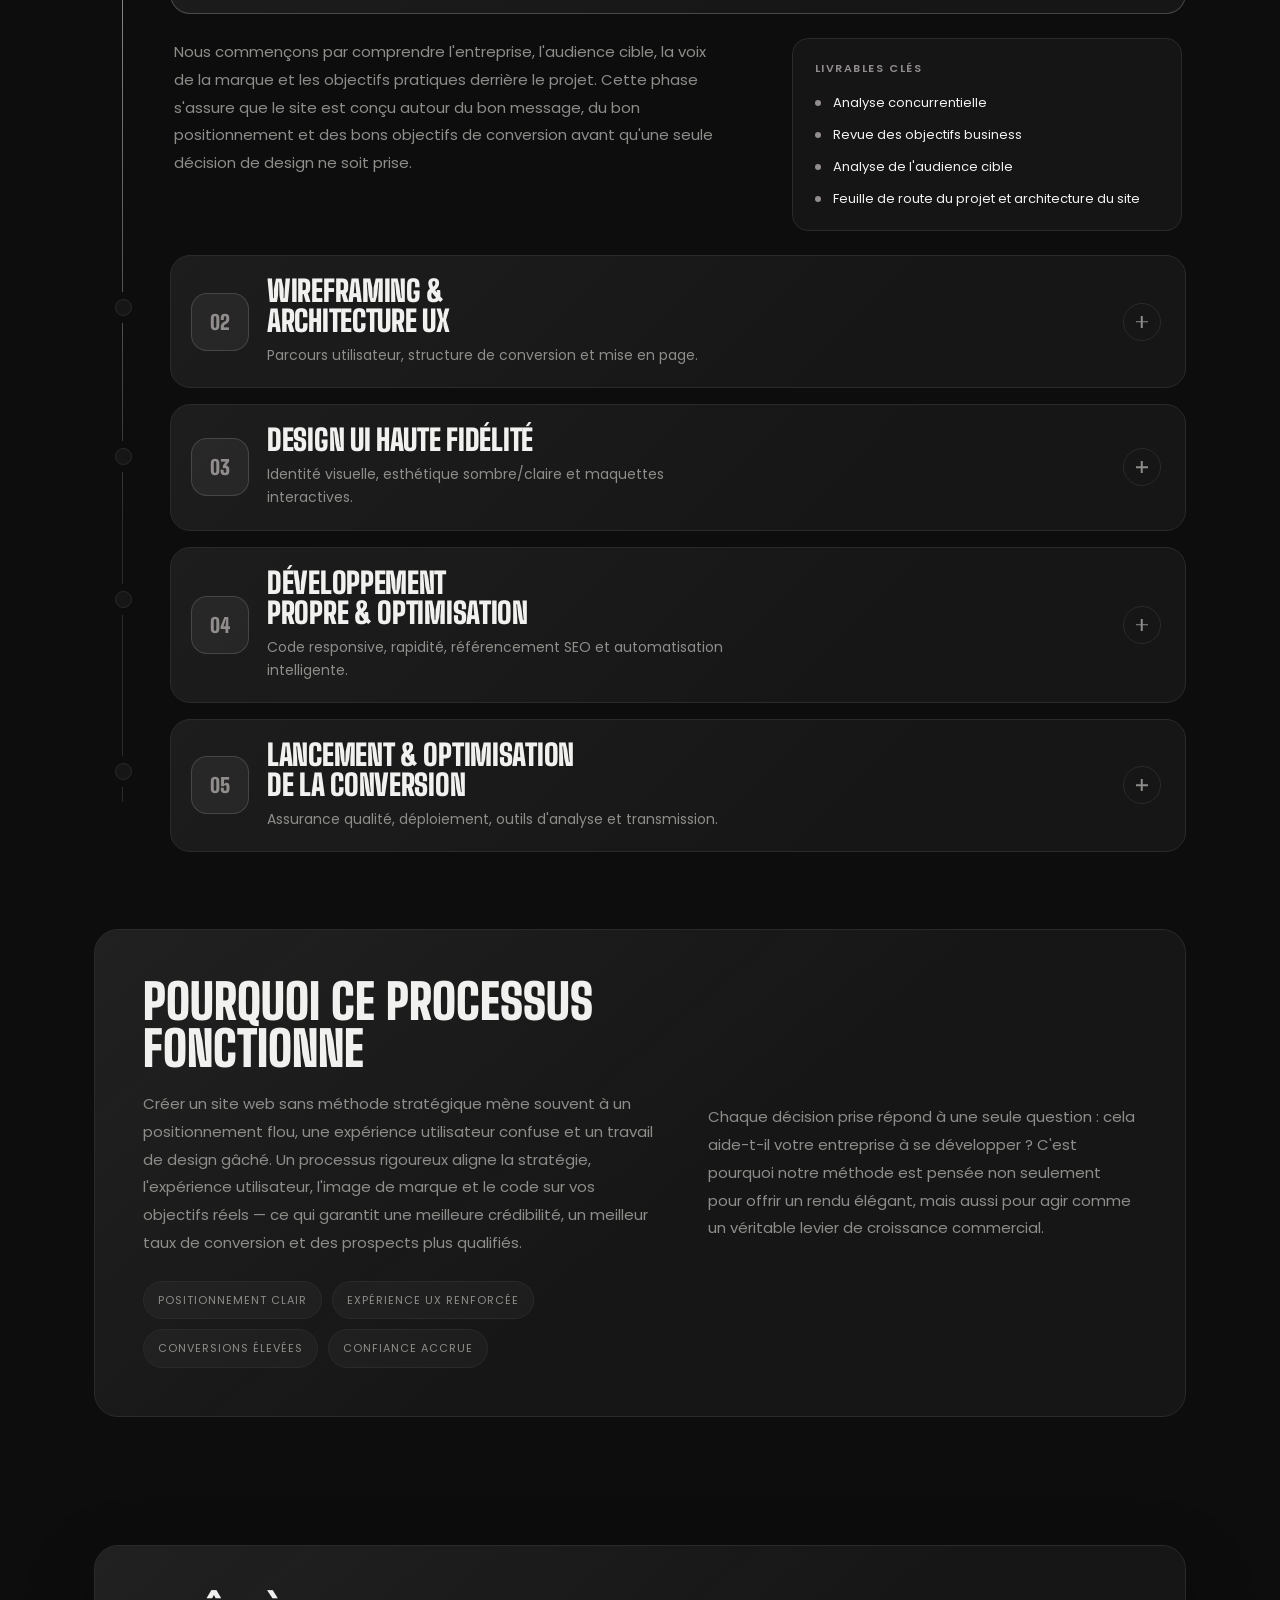
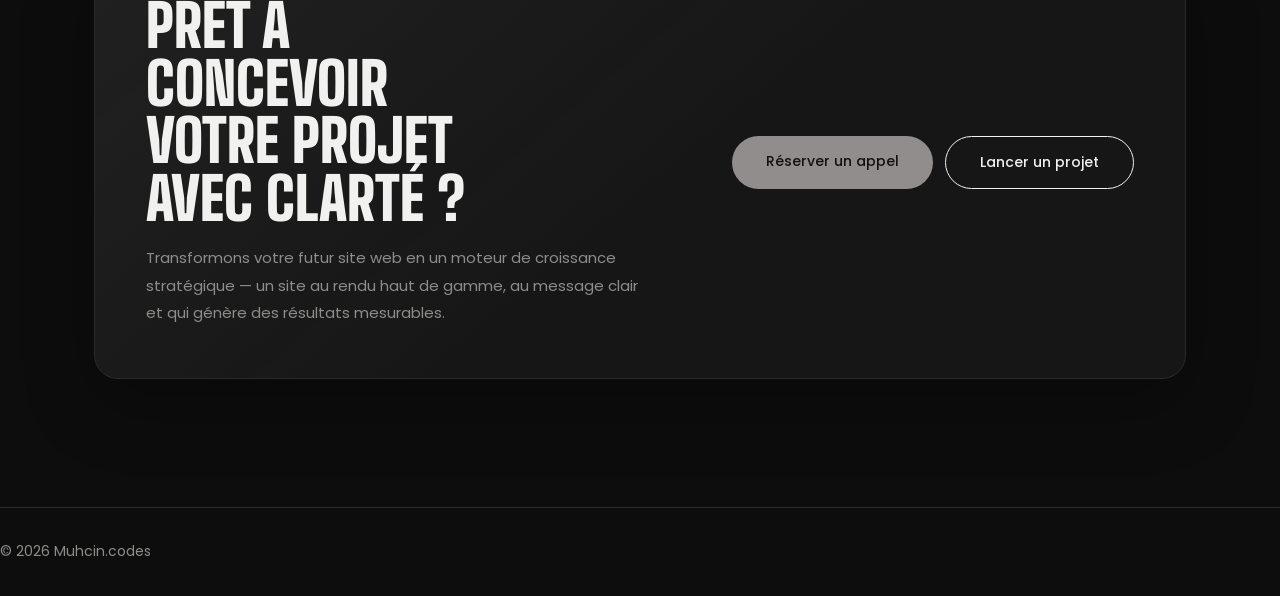
==== commit 2f8681ae: "adding multiple langague" ====
--- a/our-process.html
+++ b/our-process.html
@@ -1,10 +1,10 @@
 <!DOCTYPE html>
-<html lang="en">
+<html lang="fr">
 <head>
   <meta charset="utf-8">
   <meta name="viewport" content="width=device-width, initial-scale=1, viewport-fit=cover">
-  <title>Our Process | Muhcin.dev</title>
-  <meta name="description" content="A strategic, step-by-step process for building high-performing websites that turn visitors into clients.">
+  <title>Notre processus | Muhcin.dev</title>
+  <meta name="description" content="Une méthode stratégique, étape par étape, pour créer des sites web performants qui transforment les visiteurs en clients.">
   <link rel="preconnect" href="https://fonts.googleapis.com">
   <link rel="preconnect" href="https://fonts.gstatic.com" crossorigin>
   <link rel="stylesheet" href="https://fonts.googleapis.com/css2?family=Poppins:wght@300;400;500;600;700&family=Big+Shoulders+Display:wght@700;900&display=swap">
@@ -176,6 +176,11 @@
       <a href="index.html#services">Services</a>
       <a href="index.html#contact" class="nav-cta">Contact</a>
     </nav>
+    <div class="language-switch" role="group" aria-label="Choisir la langue">
+      <button type="button" data-language="ar" aria-label="العربية" aria-pressed="false">AR</button>
+      <button type="button" data-language="fr" aria-label="Français" aria-pressed="true">FR</button>
+      <button type="button" data-language="en" aria-label="English" aria-pressed="false">EN</button>
+    </div>
     <button class="theme-toggle" type="button" aria-label="Activer le thème clair/sombre" title="Activer le thème clair/sombre">
       <svg class="theme-icon theme-icon-sun" viewBox="0 0 24 24" aria-hidden="true"><circle cx="12" cy="12" r="4"></circle><path d="M12 2v2m0 16v2M4.93 4.93l1.42 1.42m11.3 11.3 1.42 1.42M2 12h2m16 0h2M4.93 19.07l1.42-1.42m11.3-11.3 1.42-1.42"></path></svg>
       <svg class="theme-icon theme-icon-moon" viewBox="0 0 24 24" aria-hidden="true"><path d="M20.9 13A8.5 8.5 0 0 1 11 3.1 8.5 8.5 0 1 0 20.9 13Z"></path></svg>
--- a/style.css
+++ b/style.css
@@ -27,6 +27,12 @@
 #nav a:hover::after{transform:scaleX(1)}
 .nav-cta{border:1px solid var(--fg);border-radius:99px;padding:8px 22px!important;transition:.3s}
 .nav-cta:hover{background:var(--fg);color:var(--bg)}
+.language-switch{display:flex;align-items:center;flex:none;padding:3px;border:1px solid var(--line);border-radius:99px;background:var(--bg2)}
+.language-switch button{min-width:31px;padding:5px 6px;border:0;border-radius:99px;background:transparent;color:var(--muted);font:500 10px/1 var(--body);cursor:pointer;transition:background .2s,color .2s}
+.language-switch button[aria-pressed="true"]{background:var(--fg);color:var(--bg)}
+.language-switch button:hover{color:var(--fg)}
+.language-switch button[aria-pressed="true"]:hover{color:var(--bg)}
+.language-switch button:focus-visible{outline:2px solid var(--accent);outline-offset:2px}
 .theme-toggle{display:grid;place-items:center;flex:none;width:42px;height:42px;border:1px solid var(--line);border-radius:50%;background:var(--bg2);color:var(--fg);cursor:pointer;transition:background .25s,border-color .25s,color .25s,transform .25s}
 .theme-toggle:hover{transform:rotate(-12deg);border-color:var(--accent);color:var(--accent)}
 .theme-toggle:focus-visible{outline:2px solid var(--accent);outline-offset:3px}
@@ -173,6 +179,7 @@
   #nav{gap:clamp(10px,1.5vw,17px);font-size:12px}
   .logo{font-size:22px}
   .theme-toggle{width:38px;height:38px}
+  .language-switch button{min-width:27px;padding-inline:4px}
 }
 @media(max-width:600px){
   .works{grid-template-columns:1fr}
@@ -184,9 +191,25 @@
   .case-caption{font-size:9px}
   .work-actions{width:100%}
   .work-btn{flex:1}
-  .header{gap:10px}
+  .header{gap:6px}
+  .logo{font-size:21px}
   .theme-toggle{margin-left:auto}
-}
+  .theme-toggle{width:36px;height:36px}
+  .burger{width:36px;height:36px}
+  .language-switch{padding:2px}
+  .language-switch button{min-width:23px;padding:5px 3px;font-size:9px}
+}
+:root[lang="ar"] body{font-family:Tahoma,Arial,sans-serif}
+:root[lang="ar"] .hero-inner,:root[lang="ar"] .grid-2,:root[lang="ar"] .work-content,:root[lang="ar"] .case-main,:root[lang="ar"] .form{ text-align:right }
+:root[lang="ar"] .actions,:root[lang="ar"] .work-actions{justify-content:flex-start}
+:root[lang="ar"] .process-page :is(h1,h2,h3,h4,p,li,span){text-align:right}
+:root[lang="ar"] .process-page .timeline::before{left:auto;right:var(--x)}
+:root[lang="ar"] .process-page .phase-card{padding-right:var(--pl);padding-left:0}
+:root[lang="ar"] .process-page .phase-card::before{left:auto;right:calc(var(--x) - 7px)}
+:root[lang="ar"] .process-page .phase-header{padding-right:20px;padding-left:24px}
+:root[lang="ar"] .process-page .deliverables li{padding-right:18px;padding-left:0}
+:root[lang="ar"] .process-page .deliverables li::before{right:0;left:auto}
+:root[lang="ar"] .process-page .cta-actions{justify-content:flex-start}
 @media(prefers-reduced-motion:reduce){*{animation:none!important;transition:none!important}.js .reveal{opacity:1;transform:none}}
 
 
